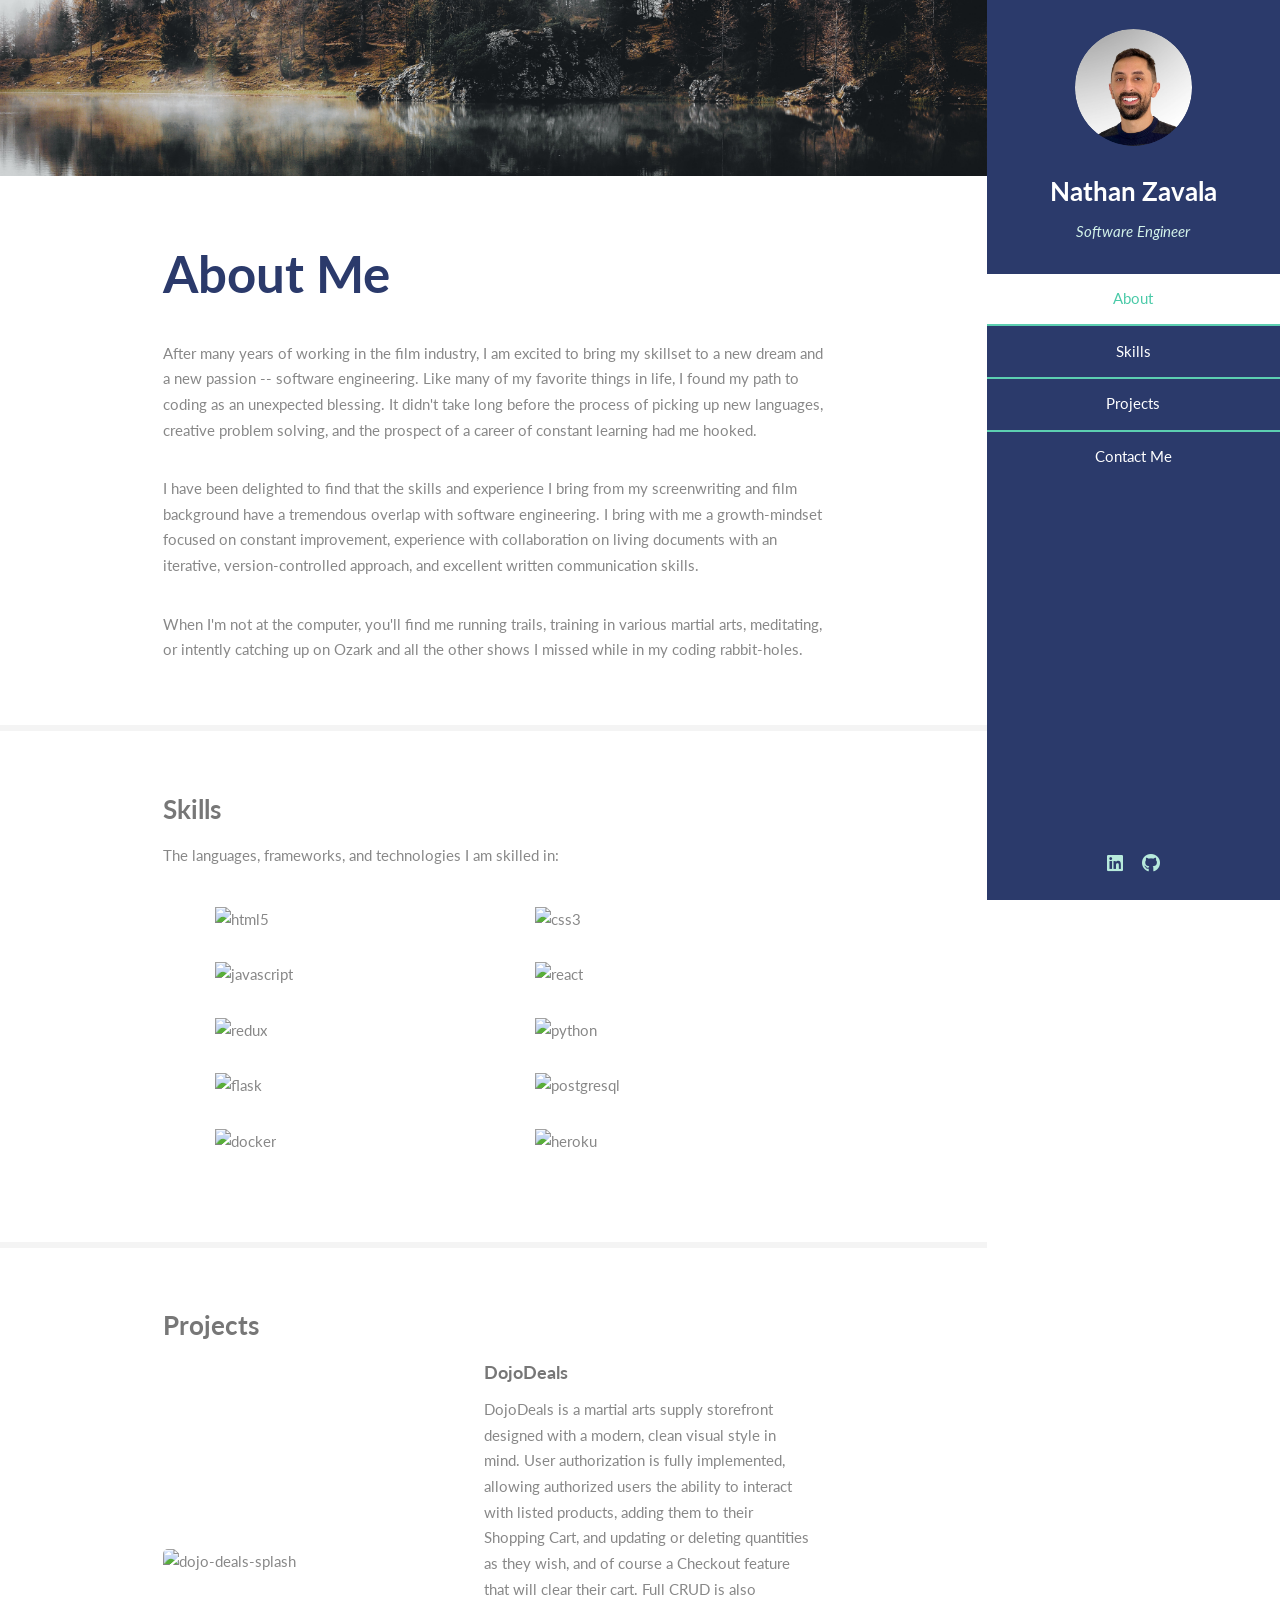
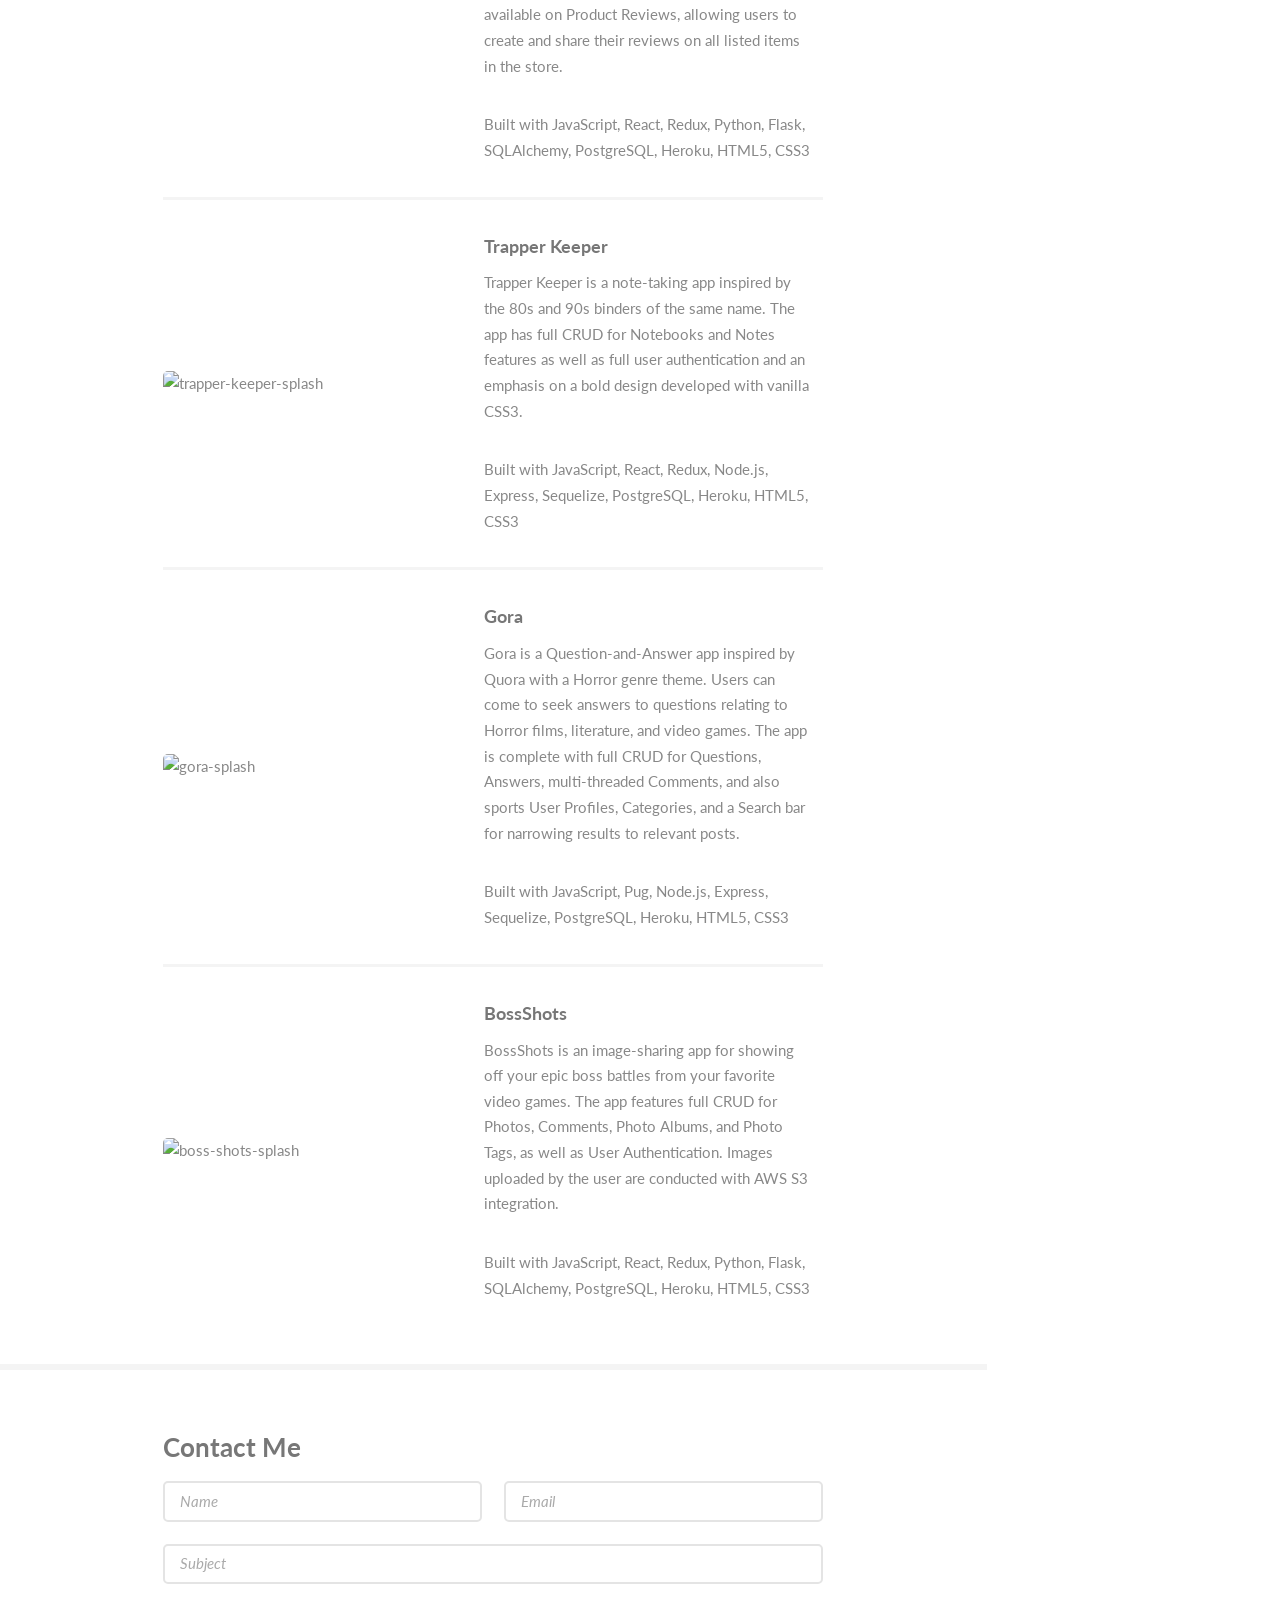
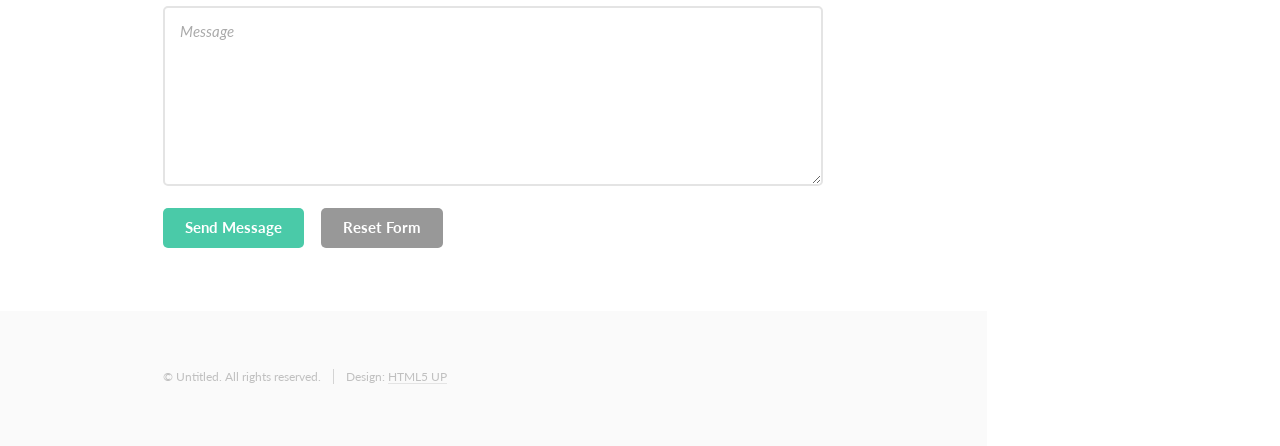
==== index.html @ a2dcfc45 "Added content to each section" ====
<!DOCTYPE HTML>
<!--
	Read Only by HTML5 UP
	html5up.net | @ajlkn
	Free for personal and commercial use under the CCA 3.0 license (html5up.net/license)
-->
<html>
	<head>
		<title>Nathan Zavala</title>
		<meta charset="utf-8" />
		<meta name="viewport" content="width=device-width, initial-scale=1, user-scalable=no" />
		<link rel="stylesheet" href="assets/css/main.css" />
    <link rel="icon" type="image/x-icon" href="/public/favicon.ico">
	</head>
	<body class="is-preload">

		<!-- Header -->
			<section id="header">
				<header>
					<span class="image avatar"><img src="images/profilephoto.png" alt="nathan-profile-photo" /></span>
					<h1 id="logo"><a href="#">Nathan Zavala</a></h1>
					<p>Software Engineer</p>
				</header>
				<nav id="nav">
					<ul>
						<li><a href="#one" class="active">About</a></li>
						<li><a href="#two">Skills</a></li>
						<li><a href="#three">Projects</a></li>
						<li><a href="#four">Contact Me</a></li>
					</ul>
				</nav>
				<footer>
					<ul class="icons">
						<!-- <li><a href="#" class="icon brands fa-twitter"><span class="label">Twitter</span></a></li> -->
						<!-- <li><a href="#" class="icon brands fa-facebook-f"><span class="label">Facebook</span></a></li> -->
						<li><a href="#" class="icon brands fa-linkedin"><span class="label">LinkedIn</span></a></li>
						<li><a href="#" class="icon brands fa-github"><span class="label">Github</span></a></li>
						<!-- <li><a href="#" class="icon solid fa-envelope"><span class="label">Email</span></a></li> -->
					</ul>
				</footer>
			</section>

		<!-- Wrapper -->
			<div id="wrapper">

				<!-- Main -->
					<div id="main">

						<!-- One -->
							<section id="one">
								<div class="image main" data-position="center">
									<img src="images/photo1.jpg" alt="background-photo" />
								</div>
								<div class="container">
									<header class="major">
										<h2>About Me</h2>
										<!-- <p>Just an incredibly simple responsive site<br />
										template freebie by <a href="http://html5up.net">HTML5 UP</a>.</p> -->
									</header>
									<p>
                    After many years of working in the film industry, I am excited to bring my skillset to a new dream and a new passion -- software engineering. Like many of my favorite things in life, I found my path to coding as an unexpected blessing. It didn't take long before the process of picking up new languages, creative problem solving, and the prospect of a career of constant learning had me hooked.
                  </p>
                  <p>
                    I have been delighted to find that the skills and experience I bring from my screenwriting and film background have a tremendous overlap with software engineering. I bring with me a growth-mindset focused on constant improvement, experience with collaboration on living documents with an iterative, version-controlled approach, and excellent written communication skills.
                  </p>
                  <p>
                    When I'm not at the computer, you'll find me running trails, training in various martial arts, meditating, or intently catching up on Ozark and all the other shows I missed while in my coding rabbit-holes.
                  </p>
								</div>
							</section>

						<!-- Two -->
							<section id="two">
								<div class="container">
									<h3>Skills</h3>
									<p>The languages, frameworks, and technologies I am skilled in:</p>
									<ul class="feature-icons">
										<!-- <li class="icon solid fa-code">Write all the code</li>
										<li class="icon solid fa-cubes">Stack small boxes</li>
										<li class="icon solid fa-book">Read books and stuff</li>
										<li class="icon solid fa-coffee">Drink much coffee</li>
										<li class="icon solid fa-bolt">Lightning bolt</li>
										<li class="icon solid fa-users">Shadow clone technique</li> -->
                    <li><img src="https://raw.githubusercontent.com/devicons/devicon/master/icons/html5/html5-original-wordmark.svg" alt="html5" width="75" height="75"/></li>
                    <li><img src="https://raw.githubusercontent.com/devicons/devicon/master/icons/css3/css3-original-wordmark.svg" alt="css3" width="75" height="75"/></li>
                    <li><img src="https://raw.githubusercontent.com/devicons/devicon/master/icons/javascript/javascript-original.svg" alt="javascript" width="75" height="75"/></li>
                    <li><img src="https://raw.githubusercontent.com/devicons/devicon/master/icons/react/react-original-wordmark.svg" alt="react" width="75" height="75"/></li>
                    <li><img src="https://raw.githubusercontent.com/devicons/devicon/master/icons/redux/redux-original.svg" alt="redux" width="75" height="75"/></li>
                    <li><img src="https://raw.githubusercontent.com/devicons/devicon/master/icons/python/python-original.svg" alt="python" width="75" height="75"/></li>
                    <li><img src="https://www.vectorlogo.zone/logos/pocoo_flask/pocoo_flask-icon.svg" alt="flask" width="75" height="75"/></li>
                    <li><img src="https://raw.githubusercontent.com/devicons/devicon/master/icons/postgresql/postgresql-original-wordmark.svg" alt="postgresql" width="75" height="75"/></li>
                    <li><img src="https://raw.githubusercontent.com/devicons/devicon/master/icons/docker/docker-original-wordmark.svg" alt="docker" width="75" height="75"/></li>
                    <li><img src="https://www.vectorlogo.zone/logos/heroku/heroku-icon.svg" alt="heroku" width="75" height="75"/></li>
									</ul>
								</div>
							</section>

						<!-- Three -->
							<section id="three">
								<div class="container">
									<h3>Projects</h3>
									<div class="features">
                    <article>
                      <a href="#" class="image"><img src="https://res.cloudinary.com/doulyb7dt/image/upload/v1653691687/Project%20Screenshots/dojo-splash_piaqea.png" alt="dojo-deals-splash" /></a>
                      <div class="inner">
                        <h4>DojoDeals</h4>
                        <p>
                          DojoDeals is a martial arts supply storefront designed with a modern, clean visual style in mind. User authorization is fully implemented, allowing authorized users the ability to interact with listed products, adding them to their Shopping Cart, and updating or deleting quantities as they wish, and of course a Checkout feature that will clear their cart. Full CRUD is also available on Product Reviews, allowing users to create and share their reviews on all listed items in the store.
                        </p>
                        <p>
                          Built with JavaScript, React, Redux, Python, Flask, SQLAlchemy, PostgreSQL, Heroku, HTML5, CSS3
                        </p>
                      </div>
                    </article>
										<article>
											<a href="#" class="image"><img src="https://res.cloudinary.com/doulyb7dt/image/upload/v1653689514/Project%20Screenshots/tk2_g15xxi.png" alt="trapper-keeper-splash" /></a>
											<div class="inner">
												<h4>Trapper Keeper</h4>
												<p>
                          Trapper Keeper is a note-taking app inspired by the 80s and 90s binders of the same name. The app has full CRUD for Notebooks and Notes features as well as full user authentication and an emphasis on a bold design developed with vanilla CSS3.
                        </p>
                        <p>
                          Built with JavaScript, React, Redux, Node.js, Express, Sequelize, PostgreSQL, Heroku, HTML5, CSS3
                        </p>
											</div>
										</article>
										<article>
											<a href="#" class="image"><img src="https://res.cloudinary.com/doulyb7dt/image/upload/v1653974034/Project%20Screenshots/gora2_zs4qyj.png" alt="gora-splash" /></a>
											<div class="inner">
												<h4>Gora</h4>
												<p>
                          Gora is a Question-and-Answer app inspired by Quora with a Horror genre theme. Users can come to seek answers to questions relating to Horror films, literature, and video games. The app is complete with full CRUD for Questions, Answers, multi-threaded Comments, and also sports User Profiles, Categories, and a Search bar for narrowing results to relevant posts.
                        </p>
                        <p>
                          Built with JavaScript, Pug, Node.js, Express, Sequelize, PostgreSQL, Heroku, HTML5, CSS3
                        </p>
											</div>
										</article>
										<article>
											<a href="#" class="image"><img src="https://res.cloudinary.com/doulyb7dt/image/upload/v1653974172/Project%20Screenshots/boss-shots_aeulxg.png" alt="boss-shots-splash" /></a>
											<div class="inner">
												<h4>BossShots</h4>
												<p>
                          BossShots is an image-sharing app for showing off your epic boss battles from your favorite video games. The app features full CRUD for Photos, Comments, Photo Albums, and Photo Tags, as well as User Authentication. Images uploaded by the user are conducted with AWS S3 integration.
                        </p>
                        <p>
                          Built with JavaScript, React, Redux, Python, Flask, SQLAlchemy, PostgreSQL, Heroku, HTML5, CSS3
                        </p>
											</div>
										</article>
									</div>
								</div>
							</section>

						<!-- Four -->
							<section id="four">
								<div class="container">
									<h3>Contact Me</h3>
									<form method="post" action="https://formsubmit.co/nzavaladev@gmail.com">
										<div class="row gtr-uniform">
											<div class="col-6 col-12-xsmall"><input type="text" name="name" id="name" placeholder="Name" /></div>
											<div class="col-6 col-12-xsmall"><input type="email" name="email" id="email" placeholder="Email" /></div>
											<div class="col-12"><input type="text" name="subject" id="subject" placeholder="Subject" /></div>
											<div class="col-12"><textarea name="message" id="message" placeholder="Message" rows="6"></textarea></div>
											<div class="col-12">
												<ul class="actions">
													<li><input type="submit" class="primary" value="Send Message" /></li>
													<li><input type="reset" value="Reset Form" /></li>
												</ul>
											</div>
										</div>
									</form>
								</div>
							</section>

						<!-- Five -->
						<!--
							<section id="five">
								<div class="container">
									<h3>Elements</h3>

									<section>
										<h4>Text</h4>
										<p>This is <b>bold</b> and this is <strong>strong</strong>. This is <i>italic</i> and this is <em>emphasized</em>.
										This is <sup>superscript</sup> text and this is <sub>subscript</sub> text.
										This is <u>underlined</u> and this is code: <code>for (;;) { ... }</code>. Finally, <a href="#">this is a link</a>.</p>
										<hr />
										<header>
											<h4>Heading with a Subtitle</h4>
											<p>Lorem ipsum dolor sit amet nullam id egestas urna aliquam</p>
										</header>
										<p>Nunc lacinia ante nunc ac lobortis. Interdum adipiscing gravida odio porttitor sem non mi integer non faucibus ornare mi ut ante amet placerat aliquet. Volutpat eu sed ante lacinia sapien lorem accumsan varius montes viverra nibh in adipiscing blandit tempus accumsan.</p>
										<header>
											<h5>Heading with a Subtitle</h5>
											<p>Lorem ipsum dolor sit amet nullam id egestas urna aliquam</p>
										</header>
										<p>Nunc lacinia ante nunc ac lobortis. Interdum adipiscing gravida odio porttitor sem non mi integer non faucibus ornare mi ut ante amet placerat aliquet. Volutpat eu sed ante lacinia sapien lorem accumsan varius montes viverra nibh in adipiscing blandit tempus accumsan.</p>
										<hr />
										<h2>Heading Level 2</h2>
										<h3>Heading Level 3</h3>
										<h4>Heading Level 4</h4>
										<h5>Heading Level 5</h5>
										<h6>Heading Level 6</h6>
										<hr />
										<h5>Blockquote</h5>
										<blockquote>Fringilla nisl. Donec accumsan interdum nisi, quis tincidunt felis sagittis eget tempus euismod. Vestibulum ante ipsum primis in faucibus vestibulum. Blandit adipiscing eu felis iaculis volutpat ac adipiscing accumsan faucibus. Vestibulum ante ipsum primis in faucibus lorem ipsum dolor sit amet nullam adipiscing eu felis.</blockquote>
										<h5>Preformatted</h5>
										<pre><code>i = 0;

while (!deck.isInOrder()) {
    print 'Iteration ' + i;
    deck.shuffle();
    i++;
}

print 'It took ' + i + ' iterations to sort the deck.';</code></pre>
									</section>

									<section>
										<h4>Lists</h4>
										<div class="row">
											<div class="col-6 col-12-xsmall">
												<h5>Unordered</h5>
												<ul>
													<li>Dolor pulvinar etiam magna etiam.</li>
													<li>Sagittis adipiscing lorem eleifend.</li>
													<li>Felis enim feugiat dolore viverra.</li>
												</ul>
												<h5>Alternate</h5>
												<ul class="alt">
													<li>Dolor pulvinar etiam magna etiam.</li>
													<li>Sagittis adipiscing lorem eleifend.</li>
													<li>Felis enim feugiat dolore viverra.</li>
												</ul>
											</div>
											<div class="col-6 col-12-xsmall">
												<h5>Ordered</h5>
												<ol>
													<li>Dolor pulvinar etiam magna etiam.</li>
													<li>Etiam vel felis at lorem sed viverra.</li>
													<li>Felis enim feugiat dolore viverra.</li>
													<li>Dolor pulvinar etiam magna etiam.</li>
													<li>Etiam vel felis at lorem sed viverra.</li>
													<li>Felis enim feugiat dolore viverra.</li>
												</ol>
												<h5>Icons</h5>
												<ul class="icons">
													<li><a href="#" class="icon brands fa-twitter"><span class="label">Twitter</span></a></li>
													<li><a href="#" class="icon brands fa-facebook-f"><span class="label">Facebook</span></a></li>
													<li><a href="#" class="icon brands fa-instagram"><span class="label">Instagram</span></a></li>
													<li><a href="#" class="icon brands fa-github"><span class="label">Github</span></a></li>
													<li><a href="#" class="icon brands fa-dribbble"><span class="label">Dribbble</span></a></li>
													<li><a href="#" class="icon brands fa-tumblr"><span class="label">Tumblr</span></a></li>
												</ul>
											</div>
										</div>
										<h5>Actions</h5>
										<ul class="actions">
											<li><a href="#" class="button primary">Default</a></li>
											<li><a href="#" class="button">Default</a></li>
											<li><a href="#" class="button alt">Default</a></li>
										</ul>
										<ul class="actions small">
											<li><a href="#" class="button primary small">Small</a></li>
											<li><a href="#" class="button small">Small</a></li>
											<li><a href="#" class="button alt small">Small</a></li>
										</ul>
										<div class="row">
											<div class="col-3 col-6-medium col-12-xsmall">
												<ul class="actions stacked">
													<li><a href="#" class="button primary">Default</a></li>
													<li><a href="#" class="button">Default</a></li>
													<li><a href="#" class="button alt">Default</a></li>
												</ul>
											</div>
											<div class="col-3 col-6 col-12-xsmall">
												<ul class="actions stacked">
													<li><a href="#" class="button primary small">Small</a></li>
													<li><a href="#" class="button small">Small</a></li>
													<li><a href="#" class="button alt small">Small</a></li>
												</ul>
											</div>
											<div class="col-3 col-6-medium col-12-xsmall">
												<ul class="actions stacked">
													<li><a href="#" class="button primary fit">Default</a></li>
													<li><a href="#" class="button fit">Default</a></li>
													<li><a href="#" class="button alt fit">Default</a></li>
												</ul>
											</div>
											<div class="col-3 col-6-medium col-12-xsmall">
												<ul class="actions stacked">
													<li><a href="#" class="button primary small fit">Small</a></li>
													<li><a href="#" class="button small fit">Small</a></li>
													<li><a href="#" class="button alt small fit">Small</a></li>
												</ul>
											</div>
										</div>
									</section>

									<section>
										<h4>Table</h4>
										<h5>Default</h5>
										<div class="table-wrapper">
											<table>
												<thead>
													<tr>
														<th>Name</th>
														<th>Description</th>
														<th>Price</th>
													</tr>
												</thead>
												<tbody>
													<tr>
														<td>Item One</td>
														<td>Ante turpis integer aliquet porttitor.</td>
														<td>29.99</td>
													</tr>
													<tr>
														<td>Item Two</td>
														<td>Vis ac commodo adipiscing arcu aliquet.</td>
														<td>19.99</td>
													</tr>
													<tr>
														<td>Item Three</td>
														<td> Morbi faucibus arcu accumsan lorem.</td>
														<td>29.99</td>
													</tr>
													<tr>
														<td>Item Four</td>
														<td>Vitae integer tempus condimentum.</td>
														<td>19.99</td>
													</tr>
													<tr>
														<td>Item Five</td>
														<td>Ante turpis integer aliquet porttitor.</td>
														<td>29.99</td>
													</tr>
												</tbody>
												<tfoot>
													<tr>
														<td colspan="2"></td>
														<td>100.00</td>
													</tr>
												</tfoot>
											</table>
										</div>

										<h5>Alternate</h5>
										<div class="table-wrapper">
											<table class="alt">
												<thead>
													<tr>
														<th>Name</th>
														<th>Description</th>
														<th>Price</th>
													</tr>
												</thead>
												<tbody>
													<tr>
														<td>Item One</td>
														<td>Ante turpis integer aliquet porttitor.</td>
														<td>29.99</td>
													</tr>
													<tr>
														<td>Item Two</td>
														<td>Vis ac commodo adipiscing arcu aliquet.</td>
														<td>19.99</td>
													</tr>
													<tr>
														<td>Item Three</td>
														<td> Morbi faucibus arcu accumsan lorem.</td>
														<td>29.99</td>
													</tr>
													<tr>
														<td>Item Four</td>
														<td>Vitae integer tempus condimentum.</td>
														<td>19.99</td>
													</tr>
													<tr>
														<td>Item Five</td>
														<td>Ante turpis integer aliquet porttitor.</td>
														<td>29.99</td>
													</tr>
												</tbody>
												<tfoot>
													<tr>
														<td colspan="2"></td>
														<td>100.00</td>
													</tr>
												</tfoot>
											</table>
										</div>
									</section>

									<section>
										<h4>Buttons</h4>
										<ul class="actions">
											<li><a href="#" class="button primary">Primary</a></li>
											<li><a href="#" class="button">Default</a></li>
											<li><a href="#" class="button alt">Alternate</a></li>
										</ul>
										<ul class="actions">
											<li><a href="#" class="button primary large">Large</a></li>
											<li><a href="#" class="button">Default</a></li>
											<li><a href="#" class="button alt small">Small</a></li>
										</ul>
										<ul class="actions fit">
											<li><a href="#" class="button primary fit">Fit</a></li>
											<li><a href="#" class="button fit">Fit</a></li>
											<li><a href="#" class="button alt fit">Fit</a></li>
										</ul>
										<ul class="actions fit small">
											<li><a href="#" class="button primary fit small">Fit + Small</a></li>
											<li><a href="#" class="button fit small">Fit + Small</a></li>
											<li><a href="#" class="button alt fit small">Fit + Small</a></li>
										</ul>
										<ul class="actions">
											<li><a href="#" class="button primary icon solid fa-download">Icon</a></li>
											<li><a href="#" class="button icon solid fa-download">Icon</a></li>
											<li><a href="#" class="button alt icon solid fa-check">Icon</a></li>
										</ul>
										<ul class="actions">
											<li><span class="button primary disabled">Primary</span></li>
											<li><span class="button disabled">Default</span></li>
											<li><span class="button alt disabled">Alternate</span></li>
										</ul>
									</section>

									<section>
										<h4>Form</h4>
										<form method="post" action="#">
											<div class="row gtr-uniform">
												<div class="col-6 col-12-xsmall">
													<input type="text" name="demo-name" id="demo-name" value="" placeholder="Name" />
												</div>
												<div class="col-6 col-12-xsmall">
													<input type="email" name="demo-email" id="demo-email" value="" placeholder="Email" />
												</div>
												<div class="col-12">
													<select name="demo-category" id="demo-category">
														<option value="">- Category -</option>
														<option value="1">Manufacturing</option>
														<option value="1">Shipping</option>
														<option value="1">Administration</option>
														<option value="1">Human Resources</option>
													</select>
												</div>
												<div class="col-4 col-12-medium">
													<input type="radio" id="demo-priority-low" name="demo-priority" checked>
													<label for="demo-priority-low">Low Priority</label>
												</div>
												<div class="col-4 col-12-medium">
													<input type="radio" id="demo-priority-normal" name="demo-priority">
													<label for="demo-priority-normal">Normal Priority</label>
												</div>
												<div class="col-4 col-12-medium">
													<input type="radio" id="demo-priority-high" name="demo-priority">
													<label for="demo-priority-high">High Priority</label>
												</div>
												<div class="col-6 col-12-medium">
													<input type="checkbox" id="demo-copy" name="demo-copy">
													<label for="demo-copy">Email me a copy of this message</label>
												</div>
												<div class="col-6 col-12-medium">
													<input type="checkbox" id="demo-human" name="demo-human" checked>
													<label for="demo-human">I am a human and not a robot</label>
												</div>
												<div class="col-12">
													<textarea name="demo-message" id="demo-message" placeholder="Enter your message" rows="6"></textarea>
												</div>
												<div class="col-12">
													<ul class="actions">
														<li><input type="submit" value="Send Message" /></li>
														<li><input type="reset" value="Reset" class="alt" /></li>
													</ul>
												</div>
											</div>
										</form>
									</section>

									<section>
										<h4>Image</h4>
										<h5>Fit</h5>
										<span class="image fit"><img src="images/banner.jpg" alt="" /></span>
										<div class="box alt">
											<div class="row gtr-50 gtr-uniform">
												<div class="col-4"><span class="image fit"><img src="images/pic01.jpg" alt="" /></span></div>
												<div class="col-4"><span class="image fit"><img src="images/pic02.jpg" alt="" /></span></div>
												<div class="col-4"><span class="image fit"><img src="images/pic03.jpg" alt="" /></span></div>
												<div class="col-4"><span class="image fit"><img src="images/pic02.jpg" alt="" /></span></div>
												<div class="col-4"><span class="image fit"><img src="images/pic03.jpg" alt="" /></span></div>
												<div class="col-4"><span class="image fit"><img src="images/pic01.jpg" alt="" /></span></div>
												<div class="col-4"><span class="image fit"><img src="images/pic03.jpg" alt="" /></span></div>
												<div class="col-4"><span class="image fit"><img src="images/pic01.jpg" alt="" /></span></div>
												<div class="col-4"><span class="image fit"><img src="images/pic02.jpg" alt="" /></span></div>
											</div>
										</div>
										<h5>Left &amp; Right</h5>
										<p><span class="image left"><img src="images/avatar.jpg" alt="" /></span>Fringilla nisl. Donec accumsan interdum nisi, quis tincidunt felis sagittis eget. tempus euismod. Vestibulum ante ipsum primis in faucibus vestibulum. Blandit adipiscing eu felis iaculis volutpat ac adipiscing accumsan eu faucibus. Integer ac pellentesque praesent tincidunt felis sagittis eget. tempus euismod. Vestibulum ante ipsum primis in faucibus vestibulum. Blandit adipiscing eu felis iaculis volutpat ac adipiscing accumsan eu faucibus. Integer ac pellentesque praesent. Donec accumsan interdum nisi, quis tincidunt felis sagittis eget. tempus euismod. Vestibulum ante ipsum primis in faucibus vestibulum. Blandit adipiscing eu felis iaculis volutpat ac adipiscing accumsan eu faucibus. Integer ac pellentesque praesent tincidunt felis sagittis eget. tempus euismod. Vestibulum ante ipsum primis in faucibus vestibulum. Blandit adipiscing eu felis iaculis volutpat ac adipiscing accumsan eu faucibus. Integer ac pellentesque praesent.</p>
										<p><span class="image right"><img src="images/avatar.jpg" alt="" /></span>Fringilla nisl. Donec accumsan interdum nisi, quis tincidunt felis sagittis eget. tempus euismod. Vestibulum ante ipsum primis in faucibus vestibulum. Blandit adipiscing eu felis iaculis volutpat ac adipiscing accumsan eu faucibus. Integer ac pellentesque praesent tincidunt felis sagittis eget. tempus euismod. Vestibulum ante ipsum primis in faucibus vestibulum. Blandit adipiscing eu felis iaculis volutpat ac adipiscing accumsan eu faucibus. Integer ac pellentesque praesent. Donec accumsan interdum nisi, quis tincidunt felis sagittis eget. tempus euismod. Vestibulum ante ipsum primis in faucibus vestibulum. Blandit adipiscing eu felis iaculis volutpat ac adipiscing accumsan eu faucibus. Integer ac pellentesque praesent tincidunt felis sagittis eget. tempus euismod. Vestibulum ante ipsum primis in faucibus vestibulum. Blandit adipiscing eu felis iaculis volutpat ac adipiscing accumsan eu faucibus. Integer ac pellentesque praesent.</p>
									</section>

								</div>
							</section>
						-->

					</div>

				<!-- Footer -->
					<section id="footer">
						<div class="container">
							<ul class="copyright">
								<li>&copy; Untitled. All rights reserved.</li><li>Design: <a href="http://html5up.net">HTML5 UP</a></li>
							</ul>
						</div>
					</section>

			</div>

		<!-- Scripts -->
			<script src="assets/js/jquery.min.js"></script>
			<script src="assets/js/jquery.scrollex.min.js"></script>
			<script src="assets/js/jquery.scrolly.min.js"></script>
			<script src="assets/js/browser.min.js"></script>
			<script src="assets/js/breakpoints.min.js"></script>
			<script src="assets/js/util.js"></script>
			<script src="assets/js/main.js"></script>

	</body>
</html>
---- assets/css/main.css ----
@import url("fontawesome-all.min.css");
@import url("https://fonts.googleapis.com/css?family=Lato:400,400italic,700,700italic|Source+Code+Pro:400");

/*
	Read Only by HTML5 UP
	html5up.net | @ajlkn
	Free for personal and commercial use under the CCA 3.0 license (html5up.net/license)
*/

html, body, div, span, applet, object,
iframe, h1, h2, h3, h4, h5, h6, p, blockquote,
pre, a, abbr, acronym, address, big, cite,
code, del, dfn, em, img, ins, kbd, q, s, samp,
small, strike, strong, sub, sup, tt, var, b,
u, i, center, dl, dt, dd, ol, ul, li, fieldset,
form, label, legend, table, caption, tbody,
tfoot, thead, tr, th, td, article, aside,
canvas, details, embed, figure, figcaption,
footer, header, hgroup, menu, nav, output, ruby,
section, summary, time, mark, audio, video {
	margin: 0;
	padding: 0;
	border: 0;
	font-size: 100%;
	font: inherit;
	vertical-align: baseline;}

article, aside, details, figcaption, figure,
footer, header, hgroup, menu, nav, section {
	display: block;}

body {
	line-height: 1;
}

ol, ul {
	list-style: none;
}

blockquote, q {
	quotes: none;
}

	blockquote:before, blockquote:after, q:before, q:after {
		content: '';
		content: none;
	}

table {
	border-collapse: collapse;
	border-spacing: 0;
}

body {
	-webkit-text-size-adjust: none;
}

mark {
	background-color: transparent;
	color: inherit;
}

input::-moz-focus-inner {
	border: 0;
	padding: 0;
}

input, select, textarea {
	-moz-appearance: none;
	-webkit-appearance: none;
	-ms-appearance: none;
	appearance: none;
}

/* Basic */

	html {
		box-sizing: border-box;
	}

	*, *:before, *:after {
		box-sizing: inherit;
	}

	body {
		background: #fff;
	}

		body.is-preload *, body.is-preload *:before, body.is-preload *:after {
			-moz-animation: none !important;
			-webkit-animation: none !important;
			-ms-animation: none !important;
			animation: none !important;
			-moz-transition: none !important;
			-webkit-transition: none !important;
			-ms-transition: none !important;
			transition: none !important;
		}

	body, input, select, textarea {
		color: #888;
		font-family: "Lato", sans-serif;
		font-size: 16pt;
		font-weight: 400;
		line-height: 1.75em;
	}

	a {
		-moz-transition: color 0.2s ease-in-out, border-color 0.2s ease-in-out;
		-webkit-transition: color 0.2s ease-in-out, border-color 0.2s ease-in-out;
		-ms-transition: color 0.2s ease-in-out, border-color 0.2s ease-in-out;
		transition: color 0.2s ease-in-out, border-color 0.2s ease-in-out;
		border-bottom: solid 1px #e4e4e4;
		color: inherit;
		text-decoration: none;
	}

		a:hover {
			border-bottom-color: transparent;
			color: #4acaa8 !important;
		}

	strong, b {
		color: #777;
		font-weight: 700;
	}

	em, i {
		font-style: italic;
	}

	p {
		margin: 0 0 2.25em 0;
	}

	h1, h2, h3, h4, h5, h6 {
		color: #777;
		font-weight: 700;
		line-height: 1em;
		margin: 0 0 0.5625em 0;
	}

		h1 a, h2 a, h3 a, h4 a, h5 a, h6 a {
			border: 0;
			color: inherit;
			text-decoration: none;
		}

	h2 {
		font-size: 2em;
		line-height: 1.5em;
	}

	h3 {
		font-size: 1.75em;
		line-height: 1.5em;
	}

	h4 {
		font-size: 1.25em;
		line-height: 1.5em;
	}

	h5 {
		font-size: 0.9em;
		line-height: 1.5em;
	}

	h6 {
		font-size: 0.7em;
		line-height: 1.5em;
	}

	sub {
		font-size: 0.8em;
		position: relative;
		top: 0.5em;
	}

	sup {
		font-size: 0.8em;
		position: relative;
		top: -0.5em;
	}

	hr {
		border: 0;
		border-bottom: solid 2px #f4f4f4;
		margin: 2.25em 0;
	}

		hr.major {
			margin: 3.375em 0;
		}

	blockquote {
		border-left: solid 8px #e4e4e4;
		font-style: italic;
		margin: 0 0 2.25em 0;
		padding: 0.5em 0 0.5em 2em;
	}

	code {
		background: #555;
		border-radius: 5px;
		color: #fff;
		font-family: "Source Code Pro", monospace;
		font-size: 0.9em;
		margin: 0 0.25em;
		padding: 0.25em 0.65em;
	}

	pre {
		font-family: "Source Code Pro", monospace;
		font-size: 0.9em;
		margin: 0 0 2.25em 0;
	}

		pre code {
			-webkit-overflow-scrolling: touch;
			display: block;
			line-height: 1.5em;
			overflow-x: auto;
			padding: 1em 1.5em;
		}

	.align-left {
		text-align: left;
	}

	.align-center {
		text-align: center;
	}

	.align-right {
		text-align: right;
	}

/* Row */

	.row {
		display: flex;
		flex-wrap: wrap;
		box-sizing: border-box;
		align-items: stretch;
	}

		.row > * {
			box-sizing: border-box;
		}

		.row.gtr-uniform > * > :last-child {
			margin-bottom: 0;
		}

		.row.aln-left {
			justify-content: flex-start;
		}

		.row.aln-center {
			justify-content: center;
		}

		.row.aln-right {
			justify-content: flex-end;
		}

		.row.aln-top {
			align-items: flex-start;
		}

		.row.aln-middle {
			align-items: center;
		}

		.row.aln-bottom {
			align-items: flex-end;
		}

		.row > .imp {
			order: -1;
		}

		.row > .col-1 {
			width: 8.33333%;
		}

		.row > .off-1 {
			margin-left: 8.33333%;
		}

		.row > .col-2 {
			width: 16.66667%;
		}

		.row > .off-2 {
			margin-left: 16.66667%;
		}

		.row > .col-3 {
			width: 25%;
		}

		.row > .off-3 {
			margin-left: 25%;
		}

		.row > .col-4 {
			width: 33.33333%;
		}

		.row > .off-4 {
			margin-left: 33.33333%;
		}

		.row > .col-5 {
			width: 41.66667%;
		}

		.row > .off-5 {
			margin-left: 41.66667%;
		}

		.row > .col-6 {
			width: 50%;
		}

		.row > .off-6 {
			margin-left: 50%;
		}

		.row > .col-7 {
			width: 58.33333%;
		}

		.row > .off-7 {
			margin-left: 58.33333%;
		}

		.row > .col-8 {
			width: 66.66667%;
		}

		.row > .off-8 {
			margin-left: 66.66667%;
		}

		.row > .col-9 {
			width: 75%;
		}

		.row > .off-9 {
			margin-left: 75%;
		}

		.row > .col-10 {
			width: 83.33333%;
		}

		.row > .off-10 {
			margin-left: 83.33333%;
		}

		.row > .col-11 {
			width: 91.66667%;
		}

		.row > .off-11 {
			margin-left: 91.66667%;
		}

		.row > .col-12 {
			width: 100%;
		}

		.row > .off-12 {
			margin-left: 100%;
		}

		.row.gtr-0 {
			margin-top: 0;
			margin-left: 0em;
		}

			.row.gtr-0 > * {
				padding: 0 0 0 0em;
			}

			.row.gtr-0.gtr-uniform {
				margin-top: 0em;
			}

				.row.gtr-0.gtr-uniform > * {
					padding-top: 0em;
				}

		.row.gtr-25 {
			margin-top: 0;
			margin-left: -0.5em;
		}

			.row.gtr-25 > * {
				padding: 0 0 0 0.5em;
			}

			.row.gtr-25.gtr-uniform {
				margin-top: -0.5em;
			}

				.row.gtr-25.gtr-uniform > * {
					padding-top: 0.5em;
				}

		.row.gtr-50 {
			margin-top: 0;
			margin-left: -1em;
		}

			.row.gtr-50 > * {
				padding: 0 0 0 1em;
			}

			.row.gtr-50.gtr-uniform {
				margin-top: -1em;
			}

				.row.gtr-50.gtr-uniform > * {
					padding-top: 1em;
				}

		.row {
			margin-top: 0;
			margin-left: -2em;
		}

			.row > * {
				padding: 0 0 0 2em;
			}

			.row.gtr-uniform {
				margin-top: -2em;
			}

				.row.gtr-uniform > * {
					padding-top: 2em;
				}

		.row.gtr-150 {
			margin-top: 0;
			margin-left: -3em;
		}

			.row.gtr-150 > * {
				padding: 0 0 0 3em;
			}

			.row.gtr-150.gtr-uniform {
				margin-top: -3em;
			}

				.row.gtr-150.gtr-uniform > * {
					padding-top: 3em;
				}

		.row.gtr-200 {
			margin-top: 0;
			margin-left: -4em;
		}

			.row.gtr-200 > * {
				padding: 0 0 0 4em;
			}

			.row.gtr-200.gtr-uniform {
				margin-top: -4em;
			}

				.row.gtr-200.gtr-uniform > * {
					padding-top: 4em;
				}

		@media screen and (max-width: 1680px) {

			.row {
				display: flex;
				flex-wrap: wrap;
				box-sizing: border-box;
				align-items: stretch;
			}

				.row > * {
					box-sizing: border-box;
				}

				.row.gtr-uniform > * > :last-child {
					margin-bottom: 0;
				}

				.row.aln-left {
					justify-content: flex-start;
				}

				.row.aln-center {
					justify-content: center;
				}

				.row.aln-right {
					justify-content: flex-end;
				}

				.row.aln-top {
					align-items: flex-start;
				}

				.row.aln-middle {
					align-items: center;
				}

				.row.aln-bottom {
					align-items: flex-end;
				}

				.row > .imp-xlarge {
					order: -1;
				}

				.row > .col-1-xlarge {
					width: 8.33333%;
				}

				.row > .off-1-xlarge {
					margin-left: 8.33333%;
				}

				.row > .col-2-xlarge {
					width: 16.66667%;
				}

				.row > .off-2-xlarge {
					margin-left: 16.66667%;
				}

				.row > .col-3-xlarge {
					width: 25%;
				}

				.row > .off-3-xlarge {
					margin-left: 25%;
				}

				.row > .col-4-xlarge {
					width: 33.33333%;
				}

				.row > .off-4-xlarge {
					margin-left: 33.33333%;
				}

				.row > .col-5-xlarge {
					width: 41.66667%;
				}

				.row > .off-5-xlarge {
					margin-left: 41.66667%;
				}

				.row > .col-6-xlarge {
					width: 50%;
				}

				.row > .off-6-xlarge {
					margin-left: 50%;
				}

				.row > .col-7-xlarge {
					width: 58.33333%;
				}

				.row > .off-7-xlarge {
					margin-left: 58.33333%;
				}

				.row > .col-8-xlarge {
					width: 66.66667%;
				}

				.row > .off-8-xlarge {
					margin-left: 66.66667%;
				}

				.row > .col-9-xlarge {
					width: 75%;
				}

				.row > .off-9-xlarge {
					margin-left: 75%;
				}

				.row > .col-10-xlarge {
					width: 83.33333%;
				}

				.row > .off-10-xlarge {
					margin-left: 83.33333%;
				}

				.row > .col-11-xlarge {
					width: 91.66667%;
				}

				.row > .off-11-xlarge {
					margin-left: 91.66667%;
				}

				.row > .col-12-xlarge {
					width: 100%;
				}

				.row > .off-12-xlarge {
					margin-left: 100%;
				}

				.row.gtr-0 {
					margin-top: 0;
					margin-left: 0em;
				}

					.row.gtr-0 > * {
						padding: 0 0 0 0em;
					}

					.row.gtr-0.gtr-uniform {
						margin-top: 0em;
					}

						.row.gtr-0.gtr-uniform > * {
							padding-top: 0em;
						}

				.row.gtr-25 {
					margin-top: 0;
					margin-left: -0.5em;
				}

					.row.gtr-25 > * {
						padding: 0 0 0 0.5em;
					}

					.row.gtr-25.gtr-uniform {
						margin-top: -0.5em;
					}

						.row.gtr-25.gtr-uniform > * {
							padding-top: 0.5em;
						}

				.row.gtr-50 {
					margin-top: 0;
					margin-left: -1em;
				}

					.row.gtr-50 > * {
						padding: 0 0 0 1em;
					}

					.row.gtr-50.gtr-uniform {
						margin-top: -1em;
					}

						.row.gtr-50.gtr-uniform > * {
							padding-top: 1em;
						}

				.row {
					margin-top: 0;
					margin-left: -2em;
				}

					.row > * {
						padding: 0 0 0 2em;
					}

					.row.gtr-uniform {
						margin-top: -2em;
					}

						.row.gtr-uniform > * {
							padding-top: 2em;
						}

				.row.gtr-150 {
					margin-top: 0;
					margin-left: -3em;
				}

					.row.gtr-150 > * {
						padding: 0 0 0 3em;
					}

					.row.gtr-150.gtr-uniform {
						margin-top: -3em;
					}

						.row.gtr-150.gtr-uniform > * {
							padding-top: 3em;
						}

				.row.gtr-200 {
					margin-top: 0;
					margin-left: -4em;
				}

					.row.gtr-200 > * {
						padding: 0 0 0 4em;
					}

					.row.gtr-200.gtr-uniform {
						margin-top: -4em;
					}

						.row.gtr-200.gtr-uniform > * {
							padding-top: 4em;
						}

		}

		@media screen and (max-width: 1280px) {

			.row {
				display: flex;
				flex-wrap: wrap;
				box-sizing: border-box;
				align-items: stretch;
			}

				.row > * {
					box-sizing: border-box;
				}

				.row.gtr-uniform > * > :last-child {
					margin-bottom: 0;
				}

				.row.aln-left {
					justify-content: flex-start;
				}

				.row.aln-center {
					justify-content: center;
				}

				.row.aln-right {
					justify-content: flex-end;
				}

				.row.aln-top {
					align-items: flex-start;
				}

				.row.aln-middle {
					align-items: center;
				}

				.row.aln-bottom {
					align-items: flex-end;
				}

				.row > .imp-large {
					order: -1;
				}

				.row > .col-1-large {
					width: 8.33333%;
				}

				.row > .off-1-large {
					margin-left: 8.33333%;
				}

				.row > .col-2-large {
					width: 16.66667%;
				}

				.row > .off-2-large {
					margin-left: 16.66667%;
				}

				.row > .col-3-large {
					width: 25%;
				}

				.row > .off-3-large {
					margin-left: 25%;
				}

				.row > .col-4-large {
					width: 33.33333%;
				}

				.row > .off-4-large {
					margin-left: 33.33333%;
				}

				.row > .col-5-large {
					width: 41.66667%;
				}

				.row > .off-5-large {
					margin-left: 41.66667%;
				}

				.row > .col-6-large {
					width: 50%;
				}

				.row > .off-6-large {
					margin-left: 50%;
				}

				.row > .col-7-large {
					width: 58.33333%;
				}

				.row > .off-7-large {
					margin-left: 58.33333%;
				}

				.row > .col-8-large {
					width: 66.66667%;
				}

				.row > .off-8-large {
					margin-left: 66.66667%;
				}

				.row > .col-9-large {
					width: 75%;
				}

				.row > .off-9-large {
					margin-left: 75%;
				}

				.row > .col-10-large {
					width: 83.33333%;
				}

				.row > .off-10-large {
					margin-left: 83.33333%;
				}

				.row > .col-11-large {
					width: 91.66667%;
				}

				.row > .off-11-large {
					margin-left: 91.66667%;
				}

				.row > .col-12-large {
					width: 100%;
				}

				.row > .off-12-large {
					margin-left: 100%;
				}

				.row.gtr-0 {
					margin-top: 0;
					margin-left: 0em;
				}

					.row.gtr-0 > * {
						padding: 0 0 0 0em;
					}

					.row.gtr-0.gtr-uniform {
						margin-top: 0em;
					}

						.row.gtr-0.gtr-uniform > * {
							padding-top: 0em;
						}

				.row.gtr-25 {
					margin-top: 0;
					margin-left: -0.375em;
				}

					.row.gtr-25 > * {
						padding: 0 0 0 0.375em;
					}

					.row.gtr-25.gtr-uniform {
						margin-top: -0.375em;
					}

						.row.gtr-25.gtr-uniform > * {
							padding-top: 0.375em;
						}

				.row.gtr-50 {
					margin-top: 0;
					margin-left: -0.75em;
				}

					.row.gtr-50 > * {
						padding: 0 0 0 0.75em;
					}

					.row.gtr-50.gtr-uniform {
						margin-top: -0.75em;
					}

						.row.gtr-50.gtr-uniform > * {
							padding-top: 0.75em;
						}

				.row {
					margin-top: 0;
					margin-left: -1.5em;
				}

					.row > * {
						padding: 0 0 0 1.5em;
					}

					.row.gtr-uniform {
						margin-top: -1.5em;
					}

						.row.gtr-uniform > * {
							padding-top: 1.5em;
						}

				.row.gtr-150 {
					margin-top: 0;
					margin-left: -2.25em;
				}

					.row.gtr-150 > * {
						padding: 0 0 0 2.25em;
					}

					.row.gtr-150.gtr-uniform {
						margin-top: -2.25em;
					}

						.row.gtr-150.gtr-uniform > * {
							padding-top: 2.25em;
						}

				.row.gtr-200 {
					margin-top: 0;
					margin-left: -3em;
				}

					.row.gtr-200 > * {
						padding: 0 0 0 3em;
					}

					.row.gtr-200.gtr-uniform {
						margin-top: -3em;
					}

						.row.gtr-200.gtr-uniform > * {
							padding-top: 3em;
						}

		}

		@media screen and (max-width: 1024px) {

			.row {
				display: flex;
				flex-wrap: wrap;
				box-sizing: border-box;
				align-items: stretch;
			}

				.row > * {
					box-sizing: border-box;
				}

				.row.gtr-uniform > * > :last-child {
					margin-bottom: 0;
				}

				.row.aln-left {
					justify-content: flex-start;
				}

				.row.aln-center {
					justify-content: center;
				}

				.row.aln-right {
					justify-content: flex-end;
				}

				.row.aln-top {
					align-items: flex-start;
				}

				.row.aln-middle {
					align-items: center;
				}

				.row.aln-bottom {
					align-items: flex-end;
				}

				.row > .imp-medium {
					order: -1;
				}

				.row > .col-1-medium {
					width: 8.33333%;
				}

				.row > .off-1-medium {
					margin-left: 8.33333%;
				}

				.row > .col-2-medium {
					width: 16.66667%;
				}

				.row > .off-2-medium {
					margin-left: 16.66667%;
				}

				.row > .col-3-medium {
					width: 25%;
				}

				.row > .off-3-medium {
					margin-left: 25%;
				}

				.row > .col-4-medium {
					width: 33.33333%;
				}

				.row > .off-4-medium {
					margin-left: 33.33333%;
				}

				.row > .col-5-medium {
					width: 41.66667%;
				}

				.row > .off-5-medium {
					margin-left: 41.66667%;
				}

				.row > .col-6-medium {
					width: 50%;
				}

				.row > .off-6-medium {
					margin-left: 50%;
				}

				.row > .col-7-medium {
					width: 58.33333%;
				}

				.row > .off-7-medium {
					margin-left: 58.33333%;
				}

				.row > .col-8-medium {
					width: 66.66667%;
				}

				.row > .off-8-medium {
					margin-left: 66.66667%;
				}

				.row > .col-9-medium {
					width: 75%;
				}

				.row > .off-9-medium {
					margin-left: 75%;
				}

				.row > .col-10-medium {
					width: 83.33333%;
				}

				.row > .off-10-medium {
					margin-left: 83.33333%;
				}

				.row > .col-11-medium {
					width: 91.66667%;
				}

				.row > .off-11-medium {
					margin-left: 91.66667%;
				}

				.row > .col-12-medium {
					width: 100%;
				}

				.row > .off-12-medium {
					margin-left: 100%;
				}

				.row.gtr-0 {
					margin-top: 0;
					margin-left: 0em;
				}

					.row.gtr-0 > * {
						padding: 0 0 0 0em;
					}

					.row.gtr-0.gtr-uniform {
						margin-top: 0em;
					}

						.row.gtr-0.gtr-uniform > * {
							padding-top: 0em;
						}

				.row.gtr-25 {
					margin-top: 0;
					margin-left: -0.375em;
				}

					.row.gtr-25 > * {
						padding: 0 0 0 0.375em;
					}

					.row.gtr-25.gtr-uniform {
						margin-top: -0.375em;
					}

						.row.gtr-25.gtr-uniform > * {
							padding-top: 0.375em;
						}

				.row.gtr-50 {
					margin-top: 0;
					margin-left: -0.75em;
				}

					.row.gtr-50 > * {
						padding: 0 0 0 0.75em;
					}

					.row.gtr-50.gtr-uniform {
						margin-top: -0.75em;
					}

						.row.gtr-50.gtr-uniform > * {
							padding-top: 0.75em;
						}

				.row {
					margin-top: 0;
					margin-left: -1.5em;
				}

					.row > * {
						padding: 0 0 0 1.5em;
					}

					.row.gtr-uniform {
						margin-top: -1.5em;
					}

						.row.gtr-uniform > * {
							padding-top: 1.5em;
						}

				.row.gtr-150 {
					margin-top: 0;
					margin-left: -2.25em;
				}

					.row.gtr-150 > * {
						padding: 0 0 0 2.25em;
					}

					.row.gtr-150.gtr-uniform {
						margin-top: -2.25em;
					}

						.row.gtr-150.gtr-uniform > * {
							padding-top: 2.25em;
						}

				.row.gtr-200 {
					margin-top: 0;
					margin-left: -3em;
				}

					.row.gtr-200 > * {
						padding: 0 0 0 3em;
					}

					.row.gtr-200.gtr-uniform {
						margin-top: -3em;
					}

						.row.gtr-200.gtr-uniform > * {
							padding-top: 3em;
						}

		}

		@media screen and (max-width: 736px) {

			.row {
				display: flex;
				flex-wrap: wrap;
				box-sizing: border-box;
				align-items: stretch;
			}

				.row > * {
					box-sizing: border-box;
				}

				.row.gtr-uniform > * > :last-child {
					margin-bottom: 0;
				}

				.row.aln-left {
					justify-content: flex-start;
				}

				.row.aln-center {
					justify-content: center;
				}

				.row.aln-right {
					justify-content: flex-end;
				}

				.row.aln-top {
					align-items: flex-start;
				}

				.row.aln-middle {
					align-items: center;
				}

				.row.aln-bottom {
					align-items: flex-end;
				}

				.row > .imp-small {
					order: -1;
				}

				.row > .col-1-small {
					width: 8.33333%;
				}

				.row > .off-1-small {
					margin-left: 8.33333%;
				}

				.row > .col-2-small {
					width: 16.66667%;
				}

				.row > .off-2-small {
					margin-left: 16.66667%;
				}

				.row > .col-3-small {
					width: 25%;
				}

				.row > .off-3-small {
					margin-left: 25%;
				}

				.row > .col-4-small {
					width: 33.33333%;
				}

				.row > .off-4-small {
					margin-left: 33.33333%;
				}

				.row > .col-5-small {
					width: 41.66667%;
				}

				.row > .off-5-small {
					margin-left: 41.66667%;
				}

				.row > .col-6-small {
					width: 50%;
				}

				.row > .off-6-small {
					margin-left: 50%;
				}

				.row > .col-7-small {
					width: 58.33333%;
				}

				.row > .off-7-small {
					margin-left: 58.33333%;
				}

				.row > .col-8-small {
					width: 66.66667%;
				}

				.row > .off-8-small {
					margin-left: 66.66667%;
				}

				.row > .col-9-small {
					width: 75%;
				}

				.row > .off-9-small {
					margin-left: 75%;
				}

				.row > .col-10-small {
					width: 83.33333%;
				}

				.row > .off-10-small {
					margin-left: 83.33333%;
				}

				.row > .col-11-small {
					width: 91.66667%;
				}

				.row > .off-11-small {
					margin-left: 91.66667%;
				}

				.row > .col-12-small {
					width: 100%;
				}

				.row > .off-12-small {
					margin-left: 100%;
				}

				.row.gtr-0 {
					margin-top: 0;
					margin-left: 0em;
				}

					.row.gtr-0 > * {
						padding: 0 0 0 0em;
					}

					.row.gtr-0.gtr-uniform {
						margin-top: 0em;
					}

						.row.gtr-0.gtr-uniform > * {
							padding-top: 0em;
						}

				.row.gtr-25 {
					margin-top: 0;
					margin-left: -0.3125em;
				}

					.row.gtr-25 > * {
						padding: 0 0 0 0.3125em;
					}

					.row.gtr-25.gtr-uniform {
						margin-top: -0.3125em;
					}

						.row.gtr-25.gtr-uniform > * {
							padding-top: 0.3125em;
						}

				.row.gtr-50 {
					margin-top: 0;
					margin-left: -0.625em;
				}

					.row.gtr-50 > * {
						padding: 0 0 0 0.625em;
					}

					.row.gtr-50.gtr-uniform {
						margin-top: -0.625em;
					}

						.row.gtr-50.gtr-uniform > * {
							padding-top: 0.625em;
						}

				.row {
					margin-top: 0;
					margin-left: -1.25em;
				}

					.row > * {
						padding: 0 0 0 1.25em;
					}

					.row.gtr-uniform {
						margin-top: -1.25em;
					}

						.row.gtr-uniform > * {
							padding-top: 1.25em;
						}

				.row.gtr-150 {
					margin-top: 0;
					margin-left: -1.875em;
				}

					.row.gtr-150 > * {
						padding: 0 0 0 1.875em;
					}

					.row.gtr-150.gtr-uniform {
						margin-top: -1.875em;
					}

						.row.gtr-150.gtr-uniform > * {
							padding-top: 1.875em;
						}

				.row.gtr-200 {
					margin-top: 0;
					margin-left: -2.5em;
				}

					.row.gtr-200 > * {
						padding: 0 0 0 2.5em;
					}

					.row.gtr-200.gtr-uniform {
						margin-top: -2.5em;
					}

						.row.gtr-200.gtr-uniform > * {
							padding-top: 2.5em;
						}

		}

		@media screen and (max-width: 480px) {

			.row {
				display: flex;
				flex-wrap: wrap;
				box-sizing: border-box;
				align-items: stretch;
			}

				.row > * {
					box-sizing: border-box;
				}

				.row.gtr-uniform > * > :last-child {
					margin-bottom: 0;
				}

				.row.aln-left {
					justify-content: flex-start;
				}

				.row.aln-center {
					justify-content: center;
				}

				.row.aln-right {
					justify-content: flex-end;
				}

				.row.aln-top {
					align-items: flex-start;
				}

				.row.aln-middle {
					align-items: center;
				}

				.row.aln-bottom {
					align-items: flex-end;
				}

				.row > .imp-xsmall {
					order: -1;
				}

				.row > .col-1-xsmall {
					width: 8.33333%;
				}

				.row > .off-1-xsmall {
					margin-left: 8.33333%;
				}

				.row > .col-2-xsmall {
					width: 16.66667%;
				}

				.row > .off-2-xsmall {
					margin-left: 16.66667%;
				}

				.row > .col-3-xsmall {
					width: 25%;
				}

				.row > .off-3-xsmall {
					margin-left: 25%;
				}

				.row > .col-4-xsmall {
					width: 33.33333%;
				}

				.row > .off-4-xsmall {
					margin-left: 33.33333%;
				}

				.row > .col-5-xsmall {
					width: 41.66667%;
				}

				.row > .off-5-xsmall {
					margin-left: 41.66667%;
				}

				.row > .col-6-xsmall {
					width: 50%;
				}

				.row > .off-6-xsmall {
					margin-left: 50%;
				}

				.row > .col-7-xsmall {
					width: 58.33333%;
				}

				.row > .off-7-xsmall {
					margin-left: 58.33333%;
				}

				.row > .col-8-xsmall {
					width: 66.66667%;
				}

				.row > .off-8-xsmall {
					margin-left: 66.66667%;
				}

				.row > .col-9-xsmall {
					width: 75%;
				}

				.row > .off-9-xsmall {
					margin-left: 75%;
				}

				.row > .col-10-xsmall {
					width: 83.33333%;
				}

				.row > .off-10-xsmall {
					margin-left: 83.33333%;
				}

				.row > .col-11-xsmall {
					width: 91.66667%;
				}

				.row > .off-11-xsmall {
					margin-left: 91.66667%;
				}

				.row > .col-12-xsmall {
					width: 100%;
				}

				.row > .off-12-xsmall {
					margin-left: 100%;
				}

				.row.gtr-0 {
					margin-top: 0;
					margin-left: 0em;
				}

					.row.gtr-0 > * {
						padding: 0 0 0 0em;
					}

					.row.gtr-0.gtr-uniform {
						margin-top: 0em;
					}

						.row.gtr-0.gtr-uniform > * {
							padding-top: 0em;
						}

				.row.gtr-25 {
					margin-top: 0;
					margin-left: -0.3125em;
				}

					.row.gtr-25 > * {
						padding: 0 0 0 0.3125em;
					}

					.row.gtr-25.gtr-uniform {
						margin-top: -0.3125em;
					}

						.row.gtr-25.gtr-uniform > * {
							padding-top: 0.3125em;
						}

				.row.gtr-50 {
					margin-top: 0;
					margin-left: -0.625em;
				}

					.row.gtr-50 > * {
						padding: 0 0 0 0.625em;
					}

					.row.gtr-50.gtr-uniform {
						margin-top: -0.625em;
					}

						.row.gtr-50.gtr-uniform > * {
							padding-top: 0.625em;
						}

				.row {
					margin-top: 0;
					margin-left: -1.25em;
				}

					.row > * {
						padding: 0 0 0 1.25em;
					}

					.row.gtr-uniform {
						margin-top: -1.25em;
					}

						.row.gtr-uniform > * {
							padding-top: 1.25em;
						}

				.row.gtr-150 {
					margin-top: 0;
					margin-left: -1.875em;
				}

					.row.gtr-150 > * {
						padding: 0 0 0 1.875em;
					}

					.row.gtr-150.gtr-uniform {
						margin-top: -1.875em;
					}

						.row.gtr-150.gtr-uniform > * {
							padding-top: 1.875em;
						}

				.row.gtr-200 {
					margin-top: 0;
					margin-left: -2.5em;
				}

					.row.gtr-200 > * {
						padding: 0 0 0 2.5em;
					}

					.row.gtr-200.gtr-uniform {
						margin-top: -2.5em;
					}

						.row.gtr-200.gtr-uniform > * {
							padding-top: 2.5em;
						}

		}

/* Container */

	.container {
		margin: 0 auto;
		max-width: calc(100% - 4.5em);
		width: 45em;
	}

		.container.xsmall {
			width: 11.25em;
		}

		.container.small {
			width: 22.5em;
		}

		.container.medium {
			width: 33.75em;
		}

		.container.large {
			width: 56.25em;
		}

		.container.xlarge {
			width: 67.5em;
		}

		.container.max {
			width: 100%;
		}

		@media screen and (max-width: 1024px) {

			.container {
				width: 100% !important;
			}

		}

		@media screen and (max-width: 480px) {

			.container {
				max-width: calc(100% - 3.375em);
			}

		}

/* Section/Article */

	section.special, article.special {
		text-align: center;
	}

	header p {
		color: #aaa;
		position: relative;
		margin: 0 0 1.6875em 0;
	}

	header h2 + p {
		font-size: 1.25em;
		margin-top: -0.5em;
		line-height: 1.5em;
	}

	header h3 + p {
		font-size: 1.1em;
		margin-top: -0.35em;
		line-height: 1.5em;
	}

	header h4 + p,
	header h5 + p,
	header h6 + p {
		font-size: 0.9em;
		margin-top: -0.25em;
		line-height: 1.5em;
	}

	header.major h2 {
		/* color: #4acaa8; */
		color: #2b3a6b;
		font-size: 3.5em;
	}

		header.major h2 + p {
			color: #777;
			font-size: 1.75em;
			font-weight: 700;
			margin-top: -0.75em;
		}

/* Form */

	form {
		margin: 0 0 2.25em 0;
	}

	label {
		color: #777;
		display: block;
		font-size: 0.9em;
		font-weight: 700;
		margin: 0 0 1.125em 0;
	}

	input::-moz-focus-inner {
		border: 0;
		padding: 0;
	}

	input[type="text"],
	input[type="password"],
	input[type="email"],
	select,
	textarea {
		-moz-appearance: none;
		-webkit-appearance: none;
		-ms-appearance: none;
		appearance: none;
		border-radius: 5px;
		border: none;
		border: solid 2px #e4e4e4;
		color: inherit;
		display: block;
		outline: 0;
		padding: 0 1em;
		text-decoration: none;
		width: 100%;
	}

		input[type="text"]:invalid,
		input[type="password"]:invalid,
		input[type="email"]:invalid,
		select:invalid,
		textarea:invalid {
			box-shadow: none;
		}

		input[type="text"]:focus,
		input[type="password"]:focus,
		input[type="email"]:focus,
		select:focus,
		textarea:focus {
			border-color: #4acaa8;
		}

	select {
		background-image: url("data:image/svg+xml;charset=utf8,%3Csvg xmlns='http://www.w3.org/2000/svg' width='40' height='40' preserveAspectRatio='none' viewBox='0 0 40 40'%3E%3Cpath d='M9.4,12.3l10.4,10.4l10.4-10.4c0.2-0.2,0.5-0.4,0.9-0.4c0.3,0,0.6,0.1,0.9,0.4l3.3,3.3c0.2,0.2,0.4,0.5,0.4,0.9 c0,0.4-0.1,0.6-0.4,0.9L20.7,31.9c-0.2,0.2-0.5,0.4-0.9,0.4c-0.3,0-0.6-0.1-0.9-0.4L4.3,17.3c-0.2-0.2-0.4-0.5-0.4-0.9 c0-0.4,0.1-0.6,0.4-0.9l3.3-3.3c0.2-0.2,0.5-0.4,0.9-0.4S9.1,12.1,9.4,12.3z' fill='%23e4e4e4' /%3E%3C/svg%3E");
		background-size: 1.25em;
		background-repeat: no-repeat;
		background-position: calc(100% - 1em) center;
		height: 2.75em;
		padding-right: 2.75em;
		text-overflow: ellipsis;
	}

		select option {
			color: #777;
			background: #fff;
		}

		select:focus::-ms-value {
			background-color: transparent;
		}

		select::-ms-expand {
			display: none;
		}

	input[type="text"],
	input[type="password"],
	input[type="email"],
	select {
		height: 2.75em;
	}

	textarea {
		padding: 0.75em 1em;
	}

	input[type="checkbox"],
	input[type="radio"] {
		-moz-appearance: none;
		-webkit-appearance: none;
		-ms-appearance: none;
		appearance: none;
		display: block;
		float: left;
		margin-right: -2em;
		opacity: 0;
		width: 1em;
		z-index: -1;
	}

		input[type="checkbox"] + label,
		input[type="radio"] + label {
			text-decoration: none;
			color: #888;
			cursor: pointer;
			display: inline-block;
			font-size: 1em;
			font-weight: 400;
			padding-left: 2.4em;
			padding-right: 0.75em;
			position: relative;
		}

			input[type="checkbox"] + label:before,
			input[type="radio"] + label:before {
				-moz-osx-font-smoothing: grayscale;
				-webkit-font-smoothing: antialiased;
				display: inline-block;
				font-style: normal;
				font-variant: normal;
				text-rendering: auto;
				line-height: 1;
				text-transform: none !important;
				font-family: 'Font Awesome 5 Free';
				font-weight: 900;
			}

			input[type="checkbox"] + label:before,
			input[type="radio"] + label:before {
				background: #fafafa;
				border-radius: 5px;
				border: solid 2px #e4e4e4;
				content: '';
				display: inline-block;
				font-size: 0.8em;
				height: 2.0625em;
				left: 0;
				line-height: 2.0625em;
				position: absolute;
				text-align: center;
				top: 0;
				width: 2.0625em;
			}

		input[type="checkbox"]:checked + label:before,
		input[type="radio"]:checked + label:before {
			background: #989898;
			border-color: #989898;
			color: #ffffff;
			content: '\f00c';
		}

		input[type="checkbox"]:focus + label:before,
		input[type="radio"]:focus + label:before {
			border-color: #4acaa8;
		}

	input[type="checkbox"] + label:before {
		border-radius: 5px;
	}

	input[type="radio"] + label:before {
		border-radius: 100%;
	}

	::-webkit-input-placeholder {
		color: #aaa !important;
		font-style: italic;
		opacity: 1.0;
	}

	:-moz-placeholder {
		color: #aaa !important;
		font-style: italic;
		opacity: 1.0;
	}

	::-moz-placeholder {
		color: #aaa !important;
		font-style: italic;
		opacity: 1.0;
	}

	:-ms-input-placeholder {
		color: #aaa !important;
		font-style: italic;
		opacity: 1.0;
	}

/* Box */

	.box {
		border-radius: 5px;
		border: solid 2px #e4e4e4;
		margin-bottom: 2.25em;
		padding: 1.5em;
	}

		.box > :last-child,
		.box > :last-child > :last-child,
		.box > :last-child > :last-child > :last-child {
			margin-bottom: 0;
		}

		.box.alt {
			border: 0;
			border-radius: 0;
			padding: 0;
		}

/* Icon */

	.icon {
		text-decoration: none;
		border-bottom: none;
		position: relative;
	}

		.icon:before {
			-moz-osx-font-smoothing: grayscale;
			-webkit-font-smoothing: antialiased;
			display: inline-block;
			font-style: normal;
			font-variant: normal;
			text-rendering: auto;
			line-height: 1;
			text-transform: none !important;
			font-family: 'Font Awesome 5 Free';
			font-weight: 400;
		}

		.icon > .label {
			display: none;
		}

		.icon:before {
			line-height: inherit;
		}

		.icon.solid:before {
			font-weight: 900;
		}

		.icon.brands:before {
			font-family: 'Font Awesome 5 Brands';
		}

/* Image */

	.image {
		border-radius: 5px;
		border: 0;
		display: inline-block;
		position: relative;
	}

		.image[data-position] img {
			-moz-object-fit: cover;
			-webkit-object-fit: cover;
			-ms-object-fit: cover;
			object-fit: cover;
			display: block;
			position: absolute;
			top: 0;
			left: 0;
			width: 100%;
			height: 100%;
		}

		.image[data-position="top left"] img {
			-moz-object-position: top left;
			-webkit-object-position: top left;
			-ms-object-position: top left;
			object-position: top left;
		}

		.image[data-position="top"] img {
			-moz-object-position: top;
			-webkit-object-position: top;
			-ms-object-position: top;
			object-position: top;
		}

		.image[data-position="top right"] img {
			-moz-object-position: top right;
			-webkit-object-position: top right;
			-ms-object-position: top right;
			object-position: top right;
		}

		.image[data-position="right"] img {
			-moz-object-position: right;
			-webkit-object-position: right;
			-ms-object-position: right;
			object-position: right;
		}

		.image[data-position="bottom right"] img {
			-moz-object-position: bottom right;
			-webkit-object-position: bottom right;
			-ms-object-position: bottom right;
			object-position: bottom right;
		}

		.image[data-position="bottom"] img {
			-moz-object-position: bottom;
			-webkit-object-position: bottom;
			-ms-object-position: bottom;
			object-position: bottom;
		}

		.image[data-position="bottom left"] img {
			-moz-object-position: bottom left;
			-webkit-object-position: bottom left;
			-ms-object-position: bottom left;
			object-position: bottom left;
		}

		.image[data-position="left"] img {
			-moz-object-position: left;
			-webkit-object-position: left;
			-ms-object-position: left;
			object-position: left;
		}

		.image[data-position="center"] img {
			-moz-object-position: center;
			-webkit-object-position: center;
			-ms-object-position: center;
			object-position: center;
		}

		.image[data-position="25% 25%"] img {
			-moz-object-position: 25% 25%;
			-webkit-object-position: 25% 25%;
			-ms-object-position: 25% 25%;
			object-position: 25% 25%;
		}

		.image[data-position="75% 25%"] img {
			-moz-object-position: 75% 25%;
			-webkit-object-position: 75% 25%;
			-ms-object-position: 75% 25%;
			object-position: 75% 25%;
		}

		.image[data-position="75% 75%"] img {
			-moz-object-position: 75% 75%;
			-webkit-object-position: 75% 75%;
			-ms-object-position: 75% 75%;
			object-position: 75% 75%;
		}

		.image[data-position="25% 75%"] img {
			-moz-object-position: 25% 75%;
			-webkit-object-position: 25% 75%;
			-ms-object-position: 25% 75%;
			object-position: 25% 75%;
		}

		.image img {
			border-radius: 5px;
			display: block;
		}

		.image.left {
			float: left;
			margin: 0 2.5em 2em 0;
			top: 0.25em;
		}

		.image.right {
			float: right;
			margin: 0 0 2em 2.5em;
			top: 0.25em;
		}

		.image.fit {
			display: block;
			margin: 0 0 2.25em 0;
			width: 100%;
		}

			.image.fit img {
				display: block;
				width: 100%;
			}

		.image.avatar {
			border-radius: 100%;
			overflow: hidden;
		}

			.image.avatar img {
				border-radius: 100%;
				display: block;
				width: 100%;
			}

		.image.main {
			display: block;
			height: 12em;
			border-radius: 0;
		}

			.image.main img {
				border-radius: 0;
			}

/* List */

	ol {
		list-style: decimal;
		margin: 0 0 2.25em 0;
		padding-left: 1.25em;
	}

		ol li {
			padding-left: 0.25em;
		}

	ul {
		list-style: disc;
		margin: 0 0 2.25em 0;
		padding-left: 1em;
	}

		ul li {
			padding-left: 0.5em;
		}

		ul.alt {
			list-style: none;
			padding-left: 0;
		}

			ul.alt li {
				border-top: solid 2px #f4f4f4;
				padding: 0.5em 0;
			}

				ul.alt li:first-child {
					border-top: 0;
					padding-top: 0;
				}

	dl {
		margin: 0 0 2.25em 0;
	}

/* Actions */

	ul.actions {
		display: -moz-flex;
		display: -webkit-flex;
		display: -ms-flex;
		display: flex;
		cursor: default;
		list-style: none;
		margin-left: -1.125em;
		padding-left: 0;
	}

		ul.actions li {
			padding: 0 0 0 1.125em;
			vertical-align: middle;
		}

		ul.actions.special {
			-moz-justify-content: center;
			-webkit-justify-content: center;
			-ms-justify-content: center;
			justify-content: center;
			width: 100%;
			margin-left: 0;
		}

			ul.actions.special li:first-child {
				padding-left: 0;
			}

		ul.actions.stacked {
			-moz-flex-direction: column;
			-webkit-flex-direction: column;
			-ms-flex-direction: column;
			flex-direction: column;
			margin-left: 0;
		}

			ul.actions.stacked li {
				padding: 1.125em 0 0 0;
			}

				ul.actions.stacked li:first-child {
					padding-top: 0;
				}

		ul.actions.fit {
			width: calc(100% + 1.125em);
		}

			ul.actions.fit li {
				-moz-flex-grow: 1;
				-webkit-flex-grow: 1;
				-ms-flex-grow: 1;
				flex-grow: 1;
				-moz-flex-shrink: 1;
				-webkit-flex-shrink: 1;
				-ms-flex-shrink: 1;
				flex-shrink: 1;
				width: 100%;
			}

				ul.actions.fit li > * {
					width: 100%;
				}

			ul.actions.fit.stacked {
				width: 100%;
			}

		@media screen and (max-width: 480px) {

			ul.actions:not(.fixed) {
				-moz-flex-direction: column;
				-webkit-flex-direction: column;
				-ms-flex-direction: column;
				flex-direction: column;
				margin-left: 0;
				width: 100% !important;
			}

				ul.actions:not(.fixed) li {
					-moz-flex-grow: 1;
					-webkit-flex-grow: 1;
					-ms-flex-grow: 1;
					flex-grow: 1;
					-moz-flex-shrink: 1;
					-webkit-flex-shrink: 1;
					-ms-flex-shrink: 1;
					flex-shrink: 1;
					padding: 1.125em 0 0 0;
					text-align: center;
					width: 100%;
				}

					ul.actions:not(.fixed) li > * {
						width: 100%;
					}

					ul.actions:not(.fixed) li:first-child {
						padding-top: 0;
					}

					ul.actions:not(.fixed) li input[type="submit"],
					ul.actions:not(.fixed) li input[type="reset"],
					ul.actions:not(.fixed) li input[type="button"],
					ul.actions:not(.fixed) li button,
					ul.actions:not(.fixed) li .button {
						width: 100%;
					}

						ul.actions:not(.fixed) li input[type="submit"].icon:before,
						ul.actions:not(.fixed) li input[type="reset"].icon:before,
						ul.actions:not(.fixed) li input[type="button"].icon:before,
						ul.actions:not(.fixed) li button.icon:before,
						ul.actions:not(.fixed) li .button.icon:before {
							margin-left: -0.5rem;
						}

		}

/* Feature Icons */

	ul.feature-icons {
		list-style: none;
		padding-left: 0;
	}

		ul.feature-icons li {
			text-decoration: none;
			display: inline-block;
			margin: 0 0 1.6875em 0;
			padding: 0.35em 0 0 3.5em;
			position: relative;
			vertical-align: top;
			width: 48%;
		}

			ul.feature-icons li:before {
				-moz-osx-font-smoothing: grayscale;
				-webkit-font-smoothing: antialiased;
				display: inline-block;
				font-style: normal;
				font-variant: normal;
				text-rendering: auto;
				line-height: 1;
				text-transform: none !important;
				font-family: 'Font Awesome 5 Free';
				font-weight: 400;
			}

			ul.feature-icons li:before {
				background: #4acaa8;
				border-radius: 100%;
				color: #ffffff;
				display: block;
				height: 2.5em;
				left: 0;
				line-height: 2.5em;
				position: absolute;
				text-align: center;
				top: 0;
				width: 2.5em;
			}

/* Icons */

	ul.icons {
		cursor: default;
		list-style: none;
		padding-left: 0;
	}

		ul.icons li {
			display: inline-block;
			padding: 0 1em 0 0;
		}

			ul.icons li:last-child {
				padding-right: 0 !important;
			}

			ul.icons li .icon:before {
				font-size: 1.25em;
			}

/* Table */

	.table-wrapper {
		-webkit-overflow-scrolling: touch;
		overflow-x: auto;
	}

	table {
		margin: 0 0 2.25em 0;
		width: 100%;
	}

		table tbody tr {
			border: solid 2px #f4f4f4;
			border-left: 0;
			border-right: 0;
		}

			table tbody tr:nth-child(2n + 1) {
				background-color: #fafafa;
			}

		table td {
			padding: 0.75em 0.75em;
		}

		table th {
			color: #777;
			font-size: 0.9em;
			font-weight: 700;
			padding: 0 0.75em 0.75em 0.75em;
			text-align: left;
		}

		table thead {
			border-bottom: solid 4px #e4e4e4;
		}

		table tfoot {
			border-top: solid 4px #e4e4e4;
		}

		table.alt {
			border-collapse: separate;
		}

			table.alt tbody tr td {
				border: solid 2px #e4e4e4;
				border-left-width: 0;
				border-top-width: 0;
			}

				table.alt tbody tr td:first-child {
					border-left-width: 2px;
				}

			table.alt tbody tr:first-child td {
				border-top-width: 2px;
			}

			table.alt thead {
				border-bottom: 0;
			}

			table.alt tfoot {
				border-top: 0;
			}

/* Button */

	input[type="submit"],
	input[type="reset"],
	input[type="button"],
	.button {
		-moz-appearance: none;
		-webkit-appearance: none;
		-ms-appearance: none;
		appearance: none;
		-moz-transition: background-color 0.2s ease-in-out, color 0.2s ease-in-out;
		-webkit-transition: background-color 0.2s ease-in-out, color 0.2s ease-in-out;
		-ms-transition: background-color 0.2s ease-in-out, color 0.2s ease-in-out;
		transition: background-color 0.2s ease-in-out, color 0.2s ease-in-out;
		background-color: #989898;
		border-radius: 5px;
		border: 0;
		color: #ffffff !important;
		cursor: pointer;
		display: inline-block;
		font-weight: 700;
		height: 2.75em;
		line-height: 2.75em;
		padding: 0 1.5em;
		text-align: center;
		text-decoration: none;
		white-space: nowrap;
	}

		input[type="submit"]:hover,
		input[type="reset"]:hover,
		input[type="button"]:hover,
		.button:hover {
			background-color: #a5a5a5;
			color: #ffffff !important;
		}

		input[type="submit"]:active,
		input[type="reset"]:active,
		input[type="button"]:active,
		.button:active {
			background-color: #8b8b8b;
		}

		input[type="submit"].icon,
		input[type="reset"].icon,
		input[type="button"].icon,
		.button.icon {
			padding-left: 1.35em;
		}

			input[type="submit"].icon:before,
			input[type="reset"].icon:before,
			input[type="button"].icon:before,
			.button.icon:before {
				margin-right: 0.5em;
			}

		input[type="submit"].fit,
		input[type="reset"].fit,
		input[type="button"].fit,
		.button.fit {
			width: 100%;
		}

		input[type="submit"].small,
		input[type="reset"].small,
		input[type="button"].small,
		.button.small {
			font-size: 0.8em;
		}

		input[type="submit"].large,
		input[type="reset"].large,
		input[type="button"].large,
		.button.large {
			font-size: 1.35em;
		}

		input[type="submit"].alt,
		input[type="reset"].alt,
		input[type="button"].alt,
		.button.alt {
			background-color: transparent;
			box-shadow: inset 0 0 0 2px #e4e4e4;
			color: #777 !important;
		}

			input[type="submit"].alt:hover,
			input[type="reset"].alt:hover,
			input[type="button"].alt:hover,
			.button.alt:hover {
				background-color: #f4f4f4;
				color: #777 !important;
			}

			input[type="submit"].alt:active,
			input[type="reset"].alt:active,
			input[type="button"].alt:active,
			.button.alt:active {
				background-color: #eaeaea;
			}

			input[type="submit"].alt.icon:before,
			input[type="reset"].alt.icon:before,
			input[type="button"].alt.icon:before,
			.button.alt.icon:before {
				color: #aaa;
			}

		input[type="submit"].primary,
		input[type="reset"].primary,
		input[type="button"].primary,
		.button.primary {
			background-color: #4acaa8;
			color: #ffffff !important;
		}

			input[type="submit"].primary:hover,
			input[type="reset"].primary:hover,
			input[type="button"].primary:hover,
			.button.primary:hover {
				background-color: #5ed0b1;
			}

			input[type="submit"].primary:active,
			input[type="reset"].primary:active,
			input[type="button"].primary:active,
			.button.primary:active {
				background-color: #39c29d;
			}

		input[type="submit"].disabled, input[type="submit"]:disabled,
		input[type="reset"].disabled,
		input[type="reset"]:disabled,
		input[type="button"].disabled,
		input[type="button"]:disabled,
		.button.disabled,
		.button:disabled {
			background-color: #888 !important;
			box-shadow: inset 0 -0.15em 0 0 rgba(0, 0, 0, 0.15);
			color: #fff !important;
			cursor: default;
			opacity: 0.25;
		}

/* Features */

	.features article {
		border-top: solid 3px #f4f4f4;
		margin-bottom: 2.25em;
		padding-top: 2.25em;
	}

		.features article:first-child {
			border-top: 0;
			padding-top: 0;
		}

		.features article .image {
			display: inline-block;
			padding-right: 2.5em;
			vertical-align: middle;
			width: 48%;
		}

			.features article .image img {
				display: block;
				width: 100%;
			}

		.features article .inner {
			display: inline-block;
			vertical-align: middle;
			width: 50%;
		}

			.features article .inner > :last-child {
				margin-bottom: 0;
			}

/* Header */

	#header {
		display: -moz-flex;
		display: -webkit-flex;
		display: -ms-flex;
		display: flex;
		-moz-flex-direction: column;
		-webkit-flex-direction: column;
		-ms-flex-direction: column;
		flex-direction: column;
		-moz-justify-content: space-between;
		-webkit-justify-content: space-between;
		-ms-justify-content: space-between;
		justify-content: space-between;
		/* background: #052966; */
		background: #2b3a6b;
		color: #d2f2e9;
		height: 100%;
		overflow-y: auto;
		position: fixed;
		text-align: center;
		top: 0;
		width: 23em;
		right: 0;
	}

		#header h1, #header h2, #header h3, #header h4, #header h5, #header h6 {
			color: #ffffff;
		}

			#header h1 a, #header h2 a, #header h3 a, #header h4 a, #header h5 a, #header h6 a {
				color: #ffffff;
			}

		#header header p {
			color: #b7eadc;
		}

		#header a {
			color: #d2f2e9;
		}

			#header a:hover {
				color: #ffffff !important;
			}

		#header > header {
			-moz-flex-shrink: 0;
			-webkit-flex-shrink: 0;
			-ms-flex-shrink: 0;
			flex-shrink: 0;
			padding: 3em;
		}

			#header > header .avatar {
				display: block;
				margin: 0 auto 2.25em auto;
				width: 8em;
			}

			#header > header h1 {
				font-size: 1.75em;
				margin: 0;
			}

			#header > header p {
				color: #d2f2e9;
				font-style: italic;
				margin: 1em 0 0 0;
			}

		#header > footer {
			-moz-flex-shrink: 0;
			-webkit-flex-shrink: 0;
			-ms-flex-shrink: 0;
			flex-shrink: 0;
			bottom: 0;
			left: 0;
			padding: 2em;
			width: 100%;
		}

			#header > footer .icons {
				margin: 0;
			}

				#header > footer .icons li a {
					color: #b7eadc;
				}

		#header > nav {
			-moz-flex-grow: 1;
			-webkit-flex-grow: 1;
			-ms-flex-grow: 1;
			flex-grow: 1;
		}

			#header > nav ul {
				list-style: none;
				margin: 0;
				padding: 0;
			}

				#header > nav ul li {
					border-top: solid 2px #5ccfb1;
					display: block;
					padding: 0;
				}

					#header > nav ul li a {
						-moz-transition: none;
						-webkit-transition: none;
						-ms-transition: none;
						transition: none;
						border: 0;
						color: #ffffff !important;
						display: block;
						padding: 0.85em 0;
						text-decoration: none;
					}

						#header > nav ul li a.active {
							background: #fff;
							color: #4acaa8 !important;
						}

					#header > nav ul li:first-child {
						border-top: 0;
					}

/* Wrapper */

	#wrapper {
		background: #fff;
		padding-right: 23em;
	}

/* Main */

	#main > section {
		border-top: solid 6px #f4f4f4;
	}

		#main > section > .container {
			padding: 6em 0 4em 0;
		}

		#main > section:first-child {
			border-top: 0;
		}

/* Footer */

	#footer {
		background: #fafafa;
		border-top: 0;
		color: #c0c0c0;
		overflow: hidden;
		padding: 4em 0 2em 0;
	}

		#footer .copyright {
			line-height: 1em;
			list-style: none;
			padding: 0;
		}

			#footer .copyright li {
				border-left: solid 1px #d4d4d4;
				display: inline-block;
				font-size: 0.8em;
				margin-left: 1em;
				padding-left: 1em;
			}

				#footer .copyright li:first-child {
					border-left: 0;
					margin-left: 0;
					padding-left: 0;
				}

				#footer .copyright li a {
					color: inherit;
				}

/* XLarge */

	@media screen and (max-width: 1680px) {

		/* Basic */

			body, input, select, textarea {
				font-size: 13pt;
			}

		/* Header */

			#header {
				width: 21em;
			}

				#header > header {
					padding: 2em;
				}

				#header > footer {
					padding: 1.5em;
				}

		/* Wrapper */

			#wrapper {
				padding-right: 21em;
			}

		/* Main */

			#main > section > .container {
				padding: 4em 0 2em 0;
			}

	}

/* Large */

	@media screen and (max-width: 1280px) {

		/* Basic */

			body, input, select, textarea {
				font-size: 11pt;
			}

		/* Header */

			#header {
				width: 20em;
			}

		/* Wrapper */

			#wrapper {
				padding-right: 20em;
			}

	}

/* Medium */

	#titleBar {
		display: none;
	}

	@media screen and (max-width: 1024px) {

		/* Basic */

			html, body {
				overflow-x: hidden;
			}

			body, input, select, textarea {
				font-size: 12pt;
			}

		/* Image */

			.image.left, .image.right {
				max-width: 40%;
			}

				.image.left img, .image.right img {
					width: 100%;
				}

			.image.main {
				height: 20em;
			}

		/* Header */

			#header {
				-moz-backface-visibility: hidden;
				-webkit-backface-visibility: hidden;
				-ms-backface-visibility: hidden;
				backface-visibility: hidden;
				-moz-transition: -moz-transform 0.5s ease;
				-webkit-transition: -webkit-transform 0.5s ease;
				-ms-transition: -ms-transform 0.5s ease;
				transition: transform 0.5s ease;
				display: block;
				height: 100%;
				overflow-y: auto;
				position: fixed;
				top: 0;
				width: 23em;
				z-index: 10002;
				-moz-transform: translateX(23em);
				-webkit-transform: translateX(23em);
				-ms-transform: translateX(23em);
				transform: translateX(23em);
				right: 0;
			}

				#header > footer {
					bottom: auto;
					left: auto;
					margin: 0.5em 0 0 0;
					position: relative;
					right: auto;
					top: auto;
				}

		/* Wrapper */

			#wrapper {
				-moz-backface-visibility: hidden;
				-webkit-backface-visibility: hidden;
				-ms-backface-visibility: hidden;
				backface-visibility: hidden;
				-moz-transition: -moz-transform 0.5s ease;
				-webkit-transition: -webkit-transform 0.5s ease;
				-ms-transition: -ms-transform 0.5s ease;
				transition: transform 0.5s ease;
				padding: 44px 0 1px 0;
			}

		/* Header Panel */

			#titleBar {
				-moz-backface-visibility: hidden;
				-webkit-backface-visibility: hidden;
				-ms-backface-visibility: hidden;
				backface-visibility: hidden;
				-moz-transition: -moz-transform 0.5s ease;
				-webkit-transition: -webkit-transform 0.5s ease;
				-ms-transition: -ms-transform 0.5s ease;
				transition: transform 0.5s ease;
				display: block;
				height: 44px;
				left: 0;
				position: fixed;
				top: 0;
				width: 100%;
				z-index: 10001;
				background: #222;
				color: #fff;
				min-width: 320px;
			}

				#titleBar .title {
					color: #fff;
					display: block;
					font-weight: 700;
					height: 44px;
					line-height: 44px;
					padding: 0 1em;
					width: 100%;
					text-align: left;
				}

					#titleBar .title a {
						border: 0;
						text-decoration: none;
					}

				#titleBar .toggle {
					text-decoration: none;
					height: 4em;
					position: absolute;
					top: 0;
					width: 6em;
					border: 0;
					outline: 0;
					right: 0;
				}

					#titleBar .toggle:before {
						-moz-osx-font-smoothing: grayscale;
						-webkit-font-smoothing: antialiased;
						display: inline-block;
						font-style: normal;
						font-variant: normal;
						text-rendering: auto;
						line-height: 1;
						text-transform: none !important;
						font-family: 'Font Awesome 5 Free';
						font-weight: 900;
					}

					#titleBar .toggle:before {
						background: #4acaa8;
						color: #ffffff;
						content: '\f0c9';
						display: block;
						font-size: 18px;
						height: 44px;
						line-height: 44px;
						position: absolute;
						text-align: center;
						top: 0;
						width: 64px;
						right: 0;
					}

			body.header-visible #wrapper, body.header-visible #titleBar {
				-moz-transform: translateX(-23em);
				-webkit-transform: translateX(-23em);
				-ms-transform: translateX(-23em);
				transform: translateX(-23em);
			}

			body.header-visible #header {
				-moz-transform: translateX(0);
				-webkit-transform: translateX(0);
				-ms-transform: translateX(0);
				transform: translateX(0);
			}

	}

/* Small */

	@media screen and (max-width: 736px) {

		/* Basic */

			body, input, select, textarea {
				font-size: 12pt;
			}

			h1 br, h2 br, h3 br, h4 br, h5 br, h6 br {
				display: none;
			}

			h2 {
				font-size: 1.75em;
			}

			h3 {
				font-size: 1.5em;
			}

			h4 {
				font-size: 1em;
			}

		/* Image */

			.image.left {
				margin: 0 1.5em 1em 0;
			}

			.image.right {
				margin: 0 0 1em 1.5em;
			}

			.image.main {
				height: 12em;
			}

		/* Section/Article */

			header br {
				display: none;
			}

			header.major h2 {
				font-size: 2.5em;
			}

				header.major h2 + p {
					font-size: 1.5em;
				}

		/* Features */

			.features article .image {
				display: block;
				margin: 0 0 2.25em 0;
				padding-right: 0;
				width: 100%;
			}

			.features article .inner {
				display: block;
				width: 100%;
			}

		/* Header */

			#header {
				width: 17em;
				-moz-transform: translateX(17em);
				-webkit-transform: translateX(17em);
				-ms-transform: translateX(17em);
				transform: translateX(17em);
				right: 0;
			}

				#header > header {
					padding: 2em;
				}

					#header > header .avatar {
						margin: 0 auto 1.6875em auto;
						width: 6em;
					}

					#header > header h1 {
						font-size: 1.5em;
					}

					#header > header p {
						margin: 1em 0 0 0;
					}

				#header > footer {
					padding: 1.5em;
				}

		/* Main */

			#main > section > .container {
				padding: 2em 0 0 0;
			}

		/* Footer */

			#footer {
				text-align: center;
			}

				#footer .copyright li {
					border-left: 0;
					display: block;
					line-height: 1.75em;
					margin: 0.75em 0 0 0;
					padding-left: 0;
				}

					#footer .copyright li:first-child {
						margin-top: 0;
					}

		/* Header Panel */

			#titleBar .toggle {
				height: 4em;
				width: 6em;
			}

				#titleBar .toggle:before {
					font-size: 14px;
					width: 44px;
				}

			body.header-visible #wrapper, body.header-visible #titleBar {
				-moz-transform: translateX(-17em);
				-webkit-transform: translateX(-17em);
				-ms-transform: translateX(-17em);
				transform: translateX(-17em);
			}

	}

/* XSmall */

	@media screen and (max-width: 480px) {

		/* Basic */

			html, body {
				min-width: 320px;
			}

			body, input, select, textarea {
				font-size: 12pt;
			}

		/* List */

			ul.actions {
				margin: 0 0 2.25em 0;
			}

				ul.actions li {
					display: block;
					padding: 1.125em 0 0 0;
					text-align: center;
					width: 100%;
				}

					ul.actions li:first-child {
						padding-top: 0;
					}

					ul.actions li > * {
						width: 100%;
						margin: 0 !important;
					}

						ul.actions li > *.icon:before {
							margin-left: -2em;
						}

				ul.actions.small li {
					padding: 0.5625em 0 0 0;
				}

					ul.actions.small li:first-child {
						padding-top: 0;
					}

			ul.feature-icons li {
				display: block;
				width: 100%;
			}

		/* Button */

			input[type="submit"],
			input[type="reset"],
			input[type="button"],
			.button {
				padding: 0;
			}

	}
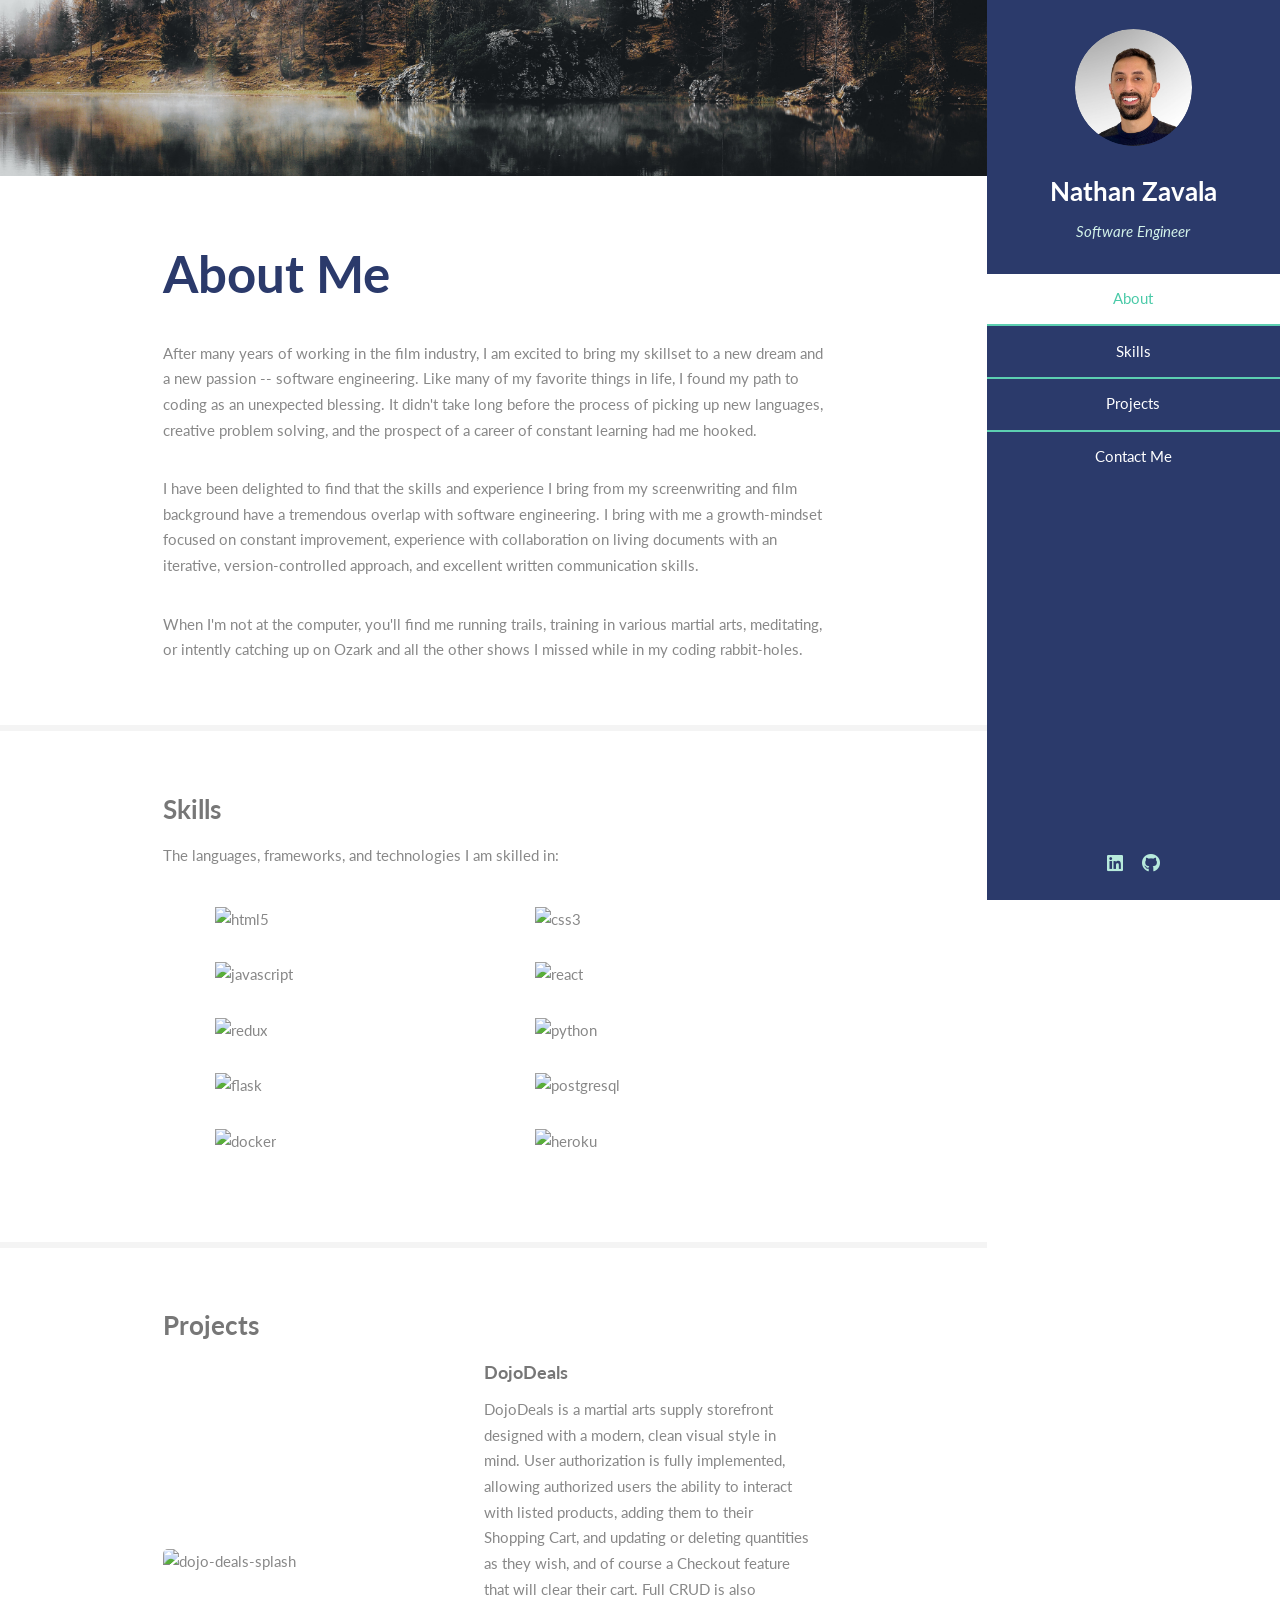
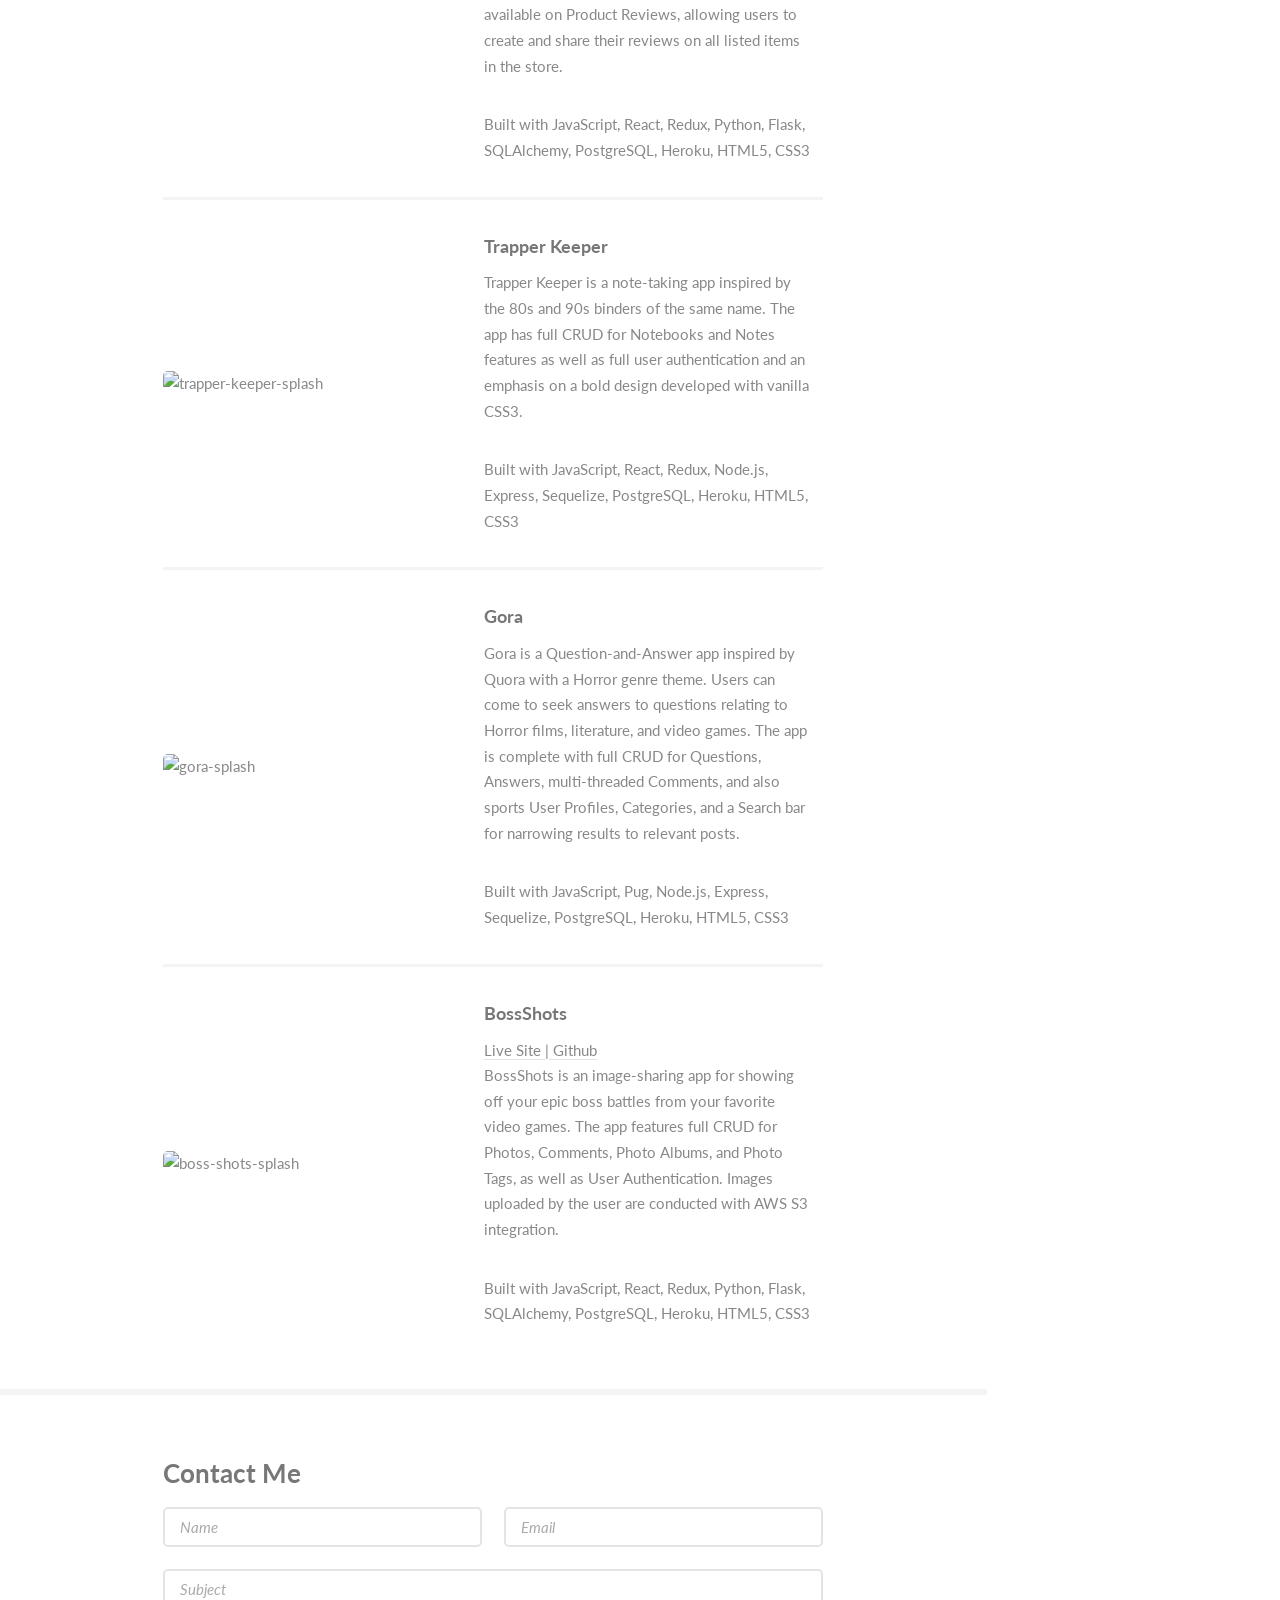
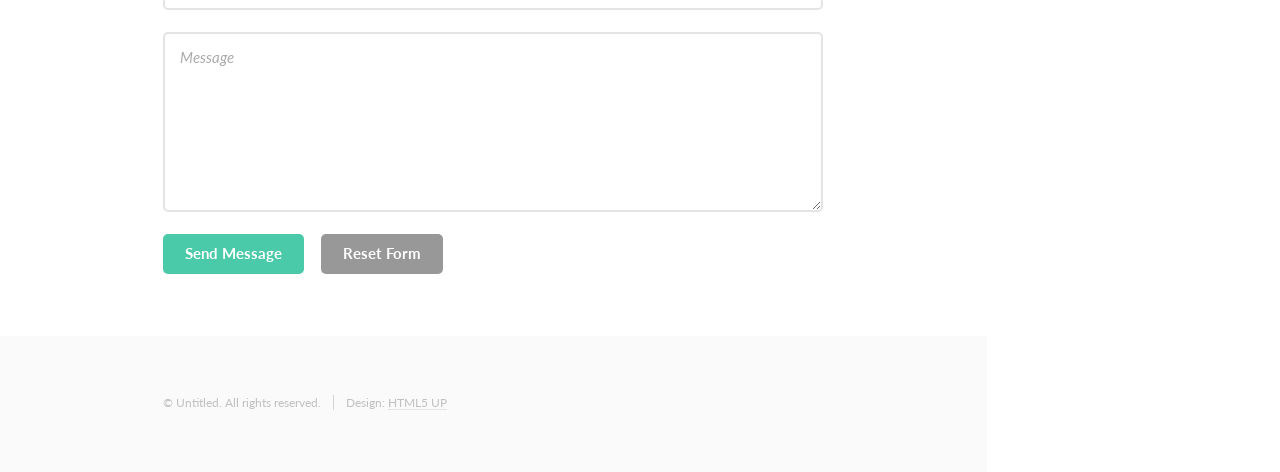
==== commit 39a74d99: "Fixed footer of right menu bar" ====
--- a/index.html
+++ b/index.html
@@ -33,8 +33,8 @@
 					<ul class="icons">
 						<!-- <li><a href="#" class="icon brands fa-twitter"><span class="label">Twitter</span></a></li> -->
 						<!-- <li><a href="#" class="icon brands fa-facebook-f"><span class="label">Facebook</span></a></li> -->
-						<li><a href="#" class="icon brands fa-linkedin"><span class="label">LinkedIn</span></a></li>
-						<li><a href="#" class="icon brands fa-github"><span class="label">Github</span></a></li>
+						<li><a href="https://www.linkedin.com/in/nathan-zavala/" class="icon brands fa-linkedin" target="_blank" rel="noopener noreferrer"><span class="label">LinkedIn</span></a></li>
+						<li><a href="https://github.com/zavadev" class="icon brands fa-github" target="_blank" rel="noopener noreferrer"><span class="label">Github</span></a></li>
 						<!-- <li><a href="#" class="icon solid fa-envelope"><span class="label">Email</span></a></li> -->
 					</ul>
 				</footer>
@@ -140,6 +140,7 @@
 											<a href="#" class="image"><img src="https://res.cloudinary.com/doulyb7dt/image/upload/v1653974172/Project%20Screenshots/boss-shots_aeulxg.png" alt="boss-shots-splash" /></a>
 											<div class="inner">
 												<h4>BossShots</h4>
+                        <span><a href="https://github.com/zavadev/boss-shots" target="_blank" rel="noopener noreferrer">Live Site </a>|<a href="https://github.com/zavadev" target="_blank" rel="noopener noreferrer"> Github</a></span>
 												<p>
                           BossShots is an image-sharing app for showing off your epic boss battles from your favorite video games. The app features full CRUD for Photos, Comments, Photo Albums, and Photo Tags, as well as User Authentication. Images uploaded by the user are conducted with AWS S3 integration.
                         </p>
@@ -156,7 +157,7 @@
 							<section id="four">
 								<div class="container">
 									<h3>Contact Me</h3>
-									<form method="post" action="https://formsubmit.co/nzavaladev@gmail.com">
+									<form method="post" action="https://formsubmit.co/41def0cab9fb6f3d1ef858e9ace8e21e">
 										<div class="row gtr-uniform">
 											<div class="col-6 col-12-xsmall"><input type="text" name="name" id="name" placeholder="Name" /></div>
 											<div class="col-6 col-12-xsmall"><input type="email" name="email" id="email" placeholder="Email" /></div>
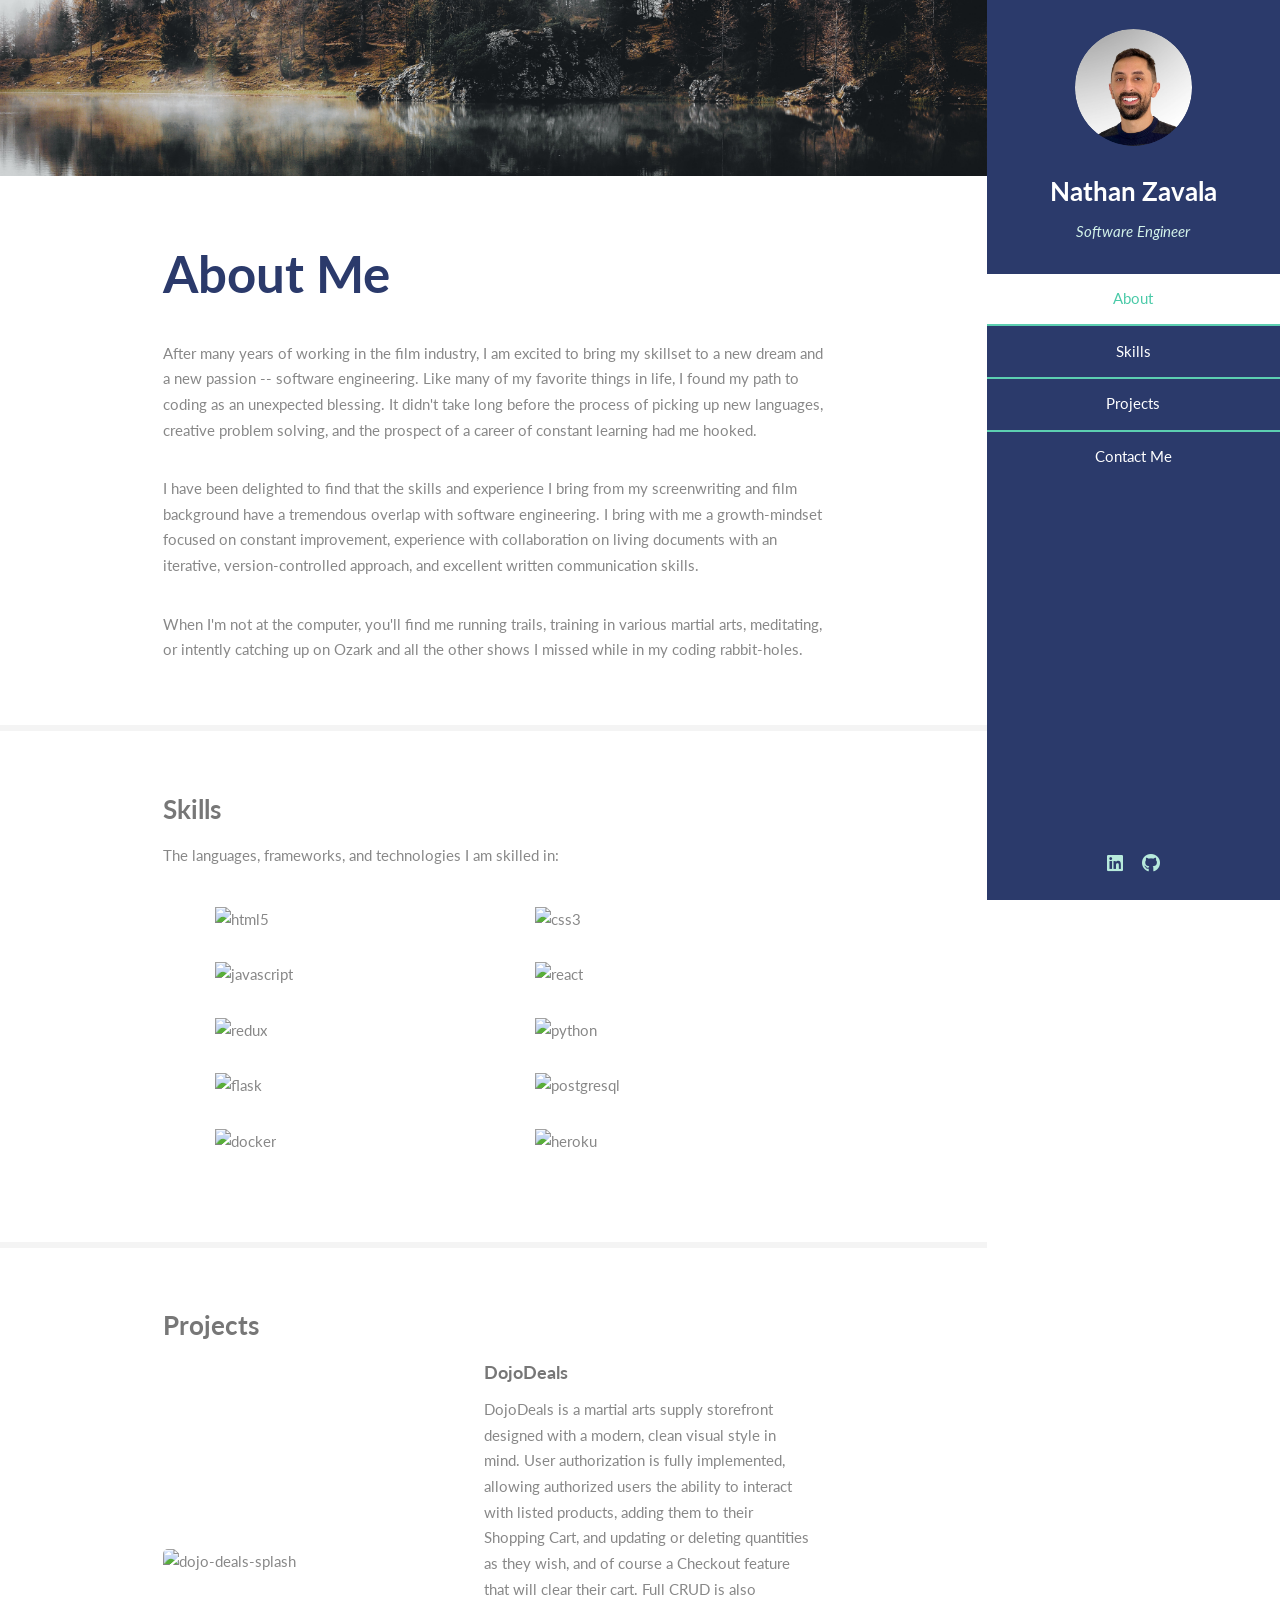
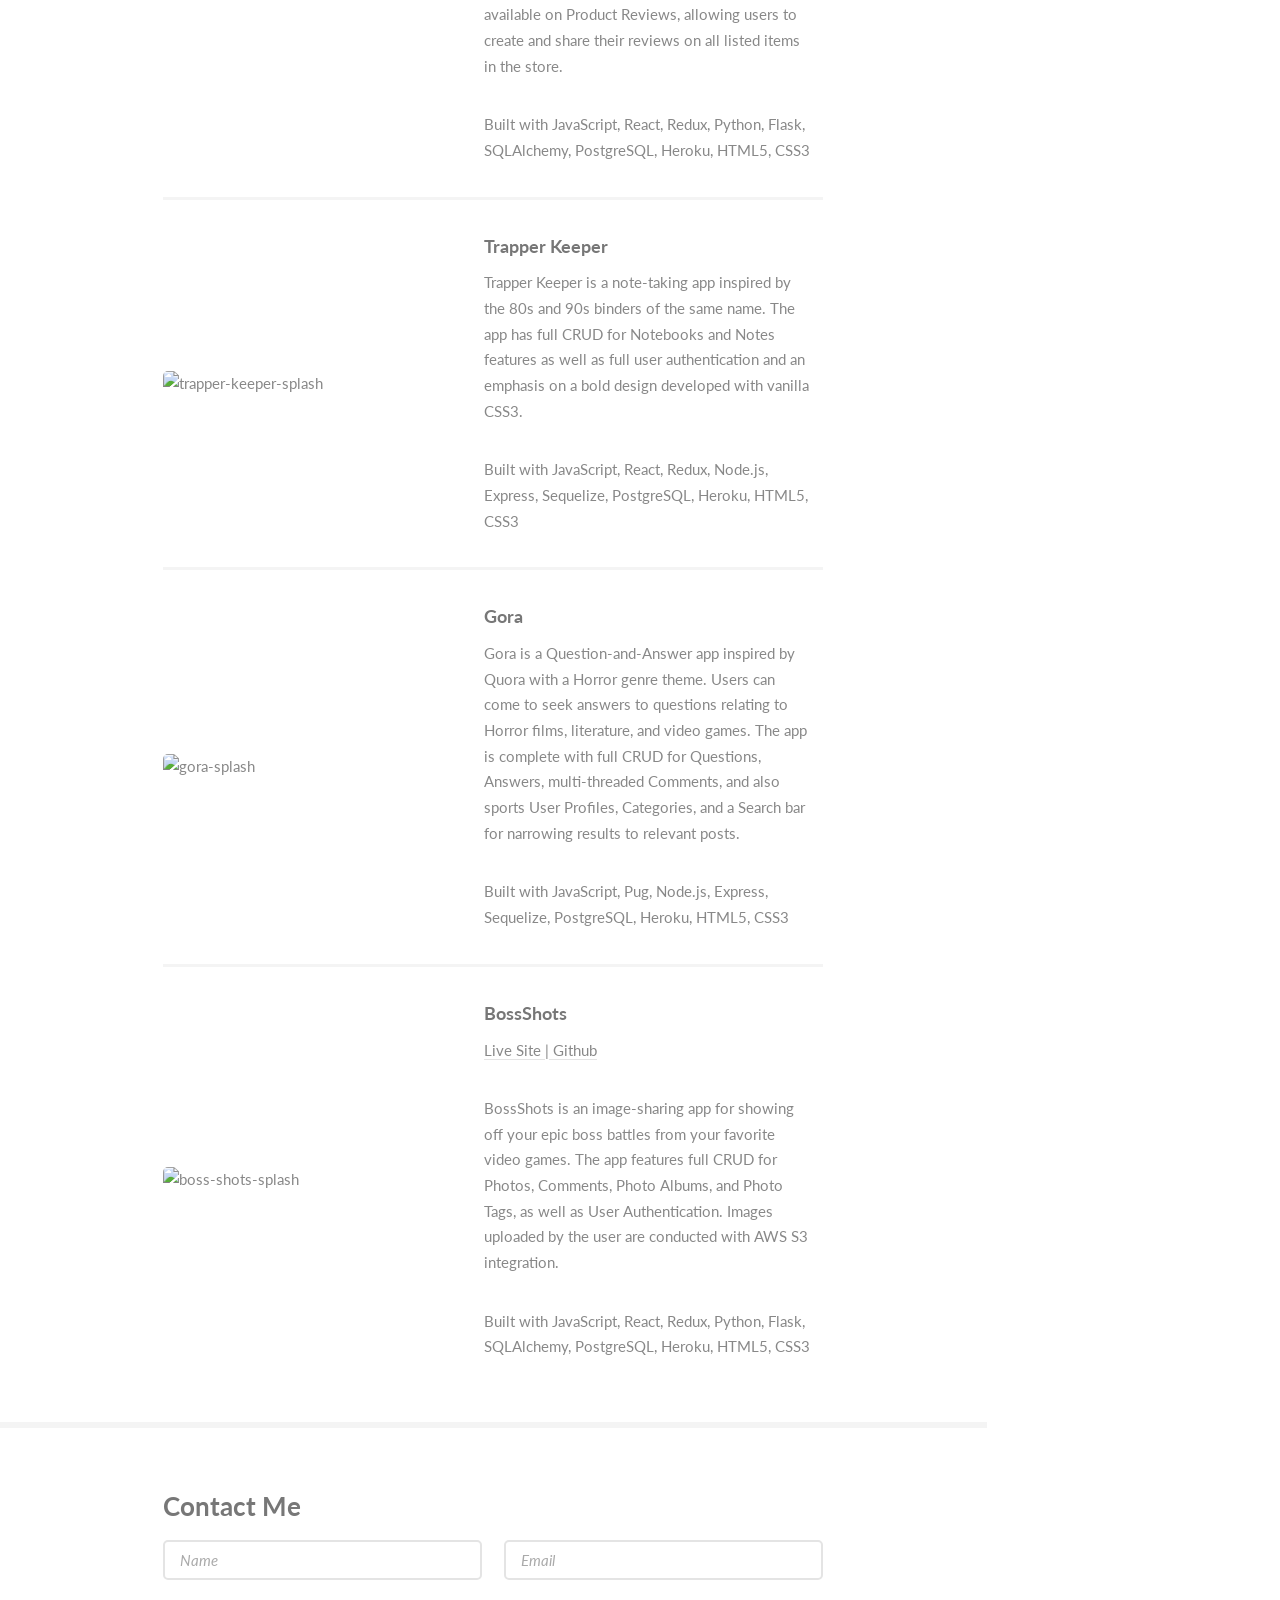
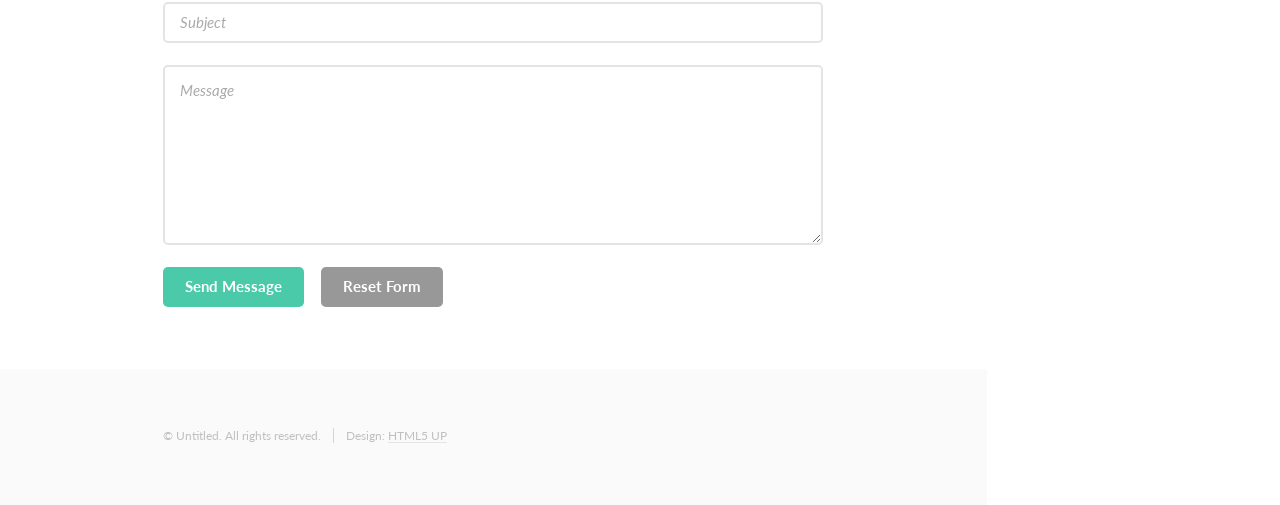
==== commit eea7d3f3: "Added links for Boss Shots project" ====
--- a/index.html
+++ b/index.html
@@ -140,7 +140,7 @@
 											<a href="#" class="image"><img src="https://res.cloudinary.com/doulyb7dt/image/upload/v1653974172/Project%20Screenshots/boss-shots_aeulxg.png" alt="boss-shots-splash" /></a>
 											<div class="inner">
 												<h4>BossShots</h4>
-                        <span><a href="https://github.com/zavadev/boss-shots" target="_blank" rel="noopener noreferrer">Live Site </a>|<a href="https://github.com/zavadev" target="_blank" rel="noopener noreferrer"> Github</a></span>
+                        <p><a href="https://boss-shots.herokuapp.com" target="_blank" rel="noopener noreferrer">Live Site </a>|<a href="https://github.com/zavadev/boss-shots" target="_blank" rel="noopener noreferrer"> Github</a></p>
 												<p>
                           BossShots is an image-sharing app for showing off your epic boss battles from your favorite video games. The app features full CRUD for Photos, Comments, Photo Albums, and Photo Tags, as well as User Authentication. Images uploaded by the user are conducted with AWS S3 integration.
                         </p>
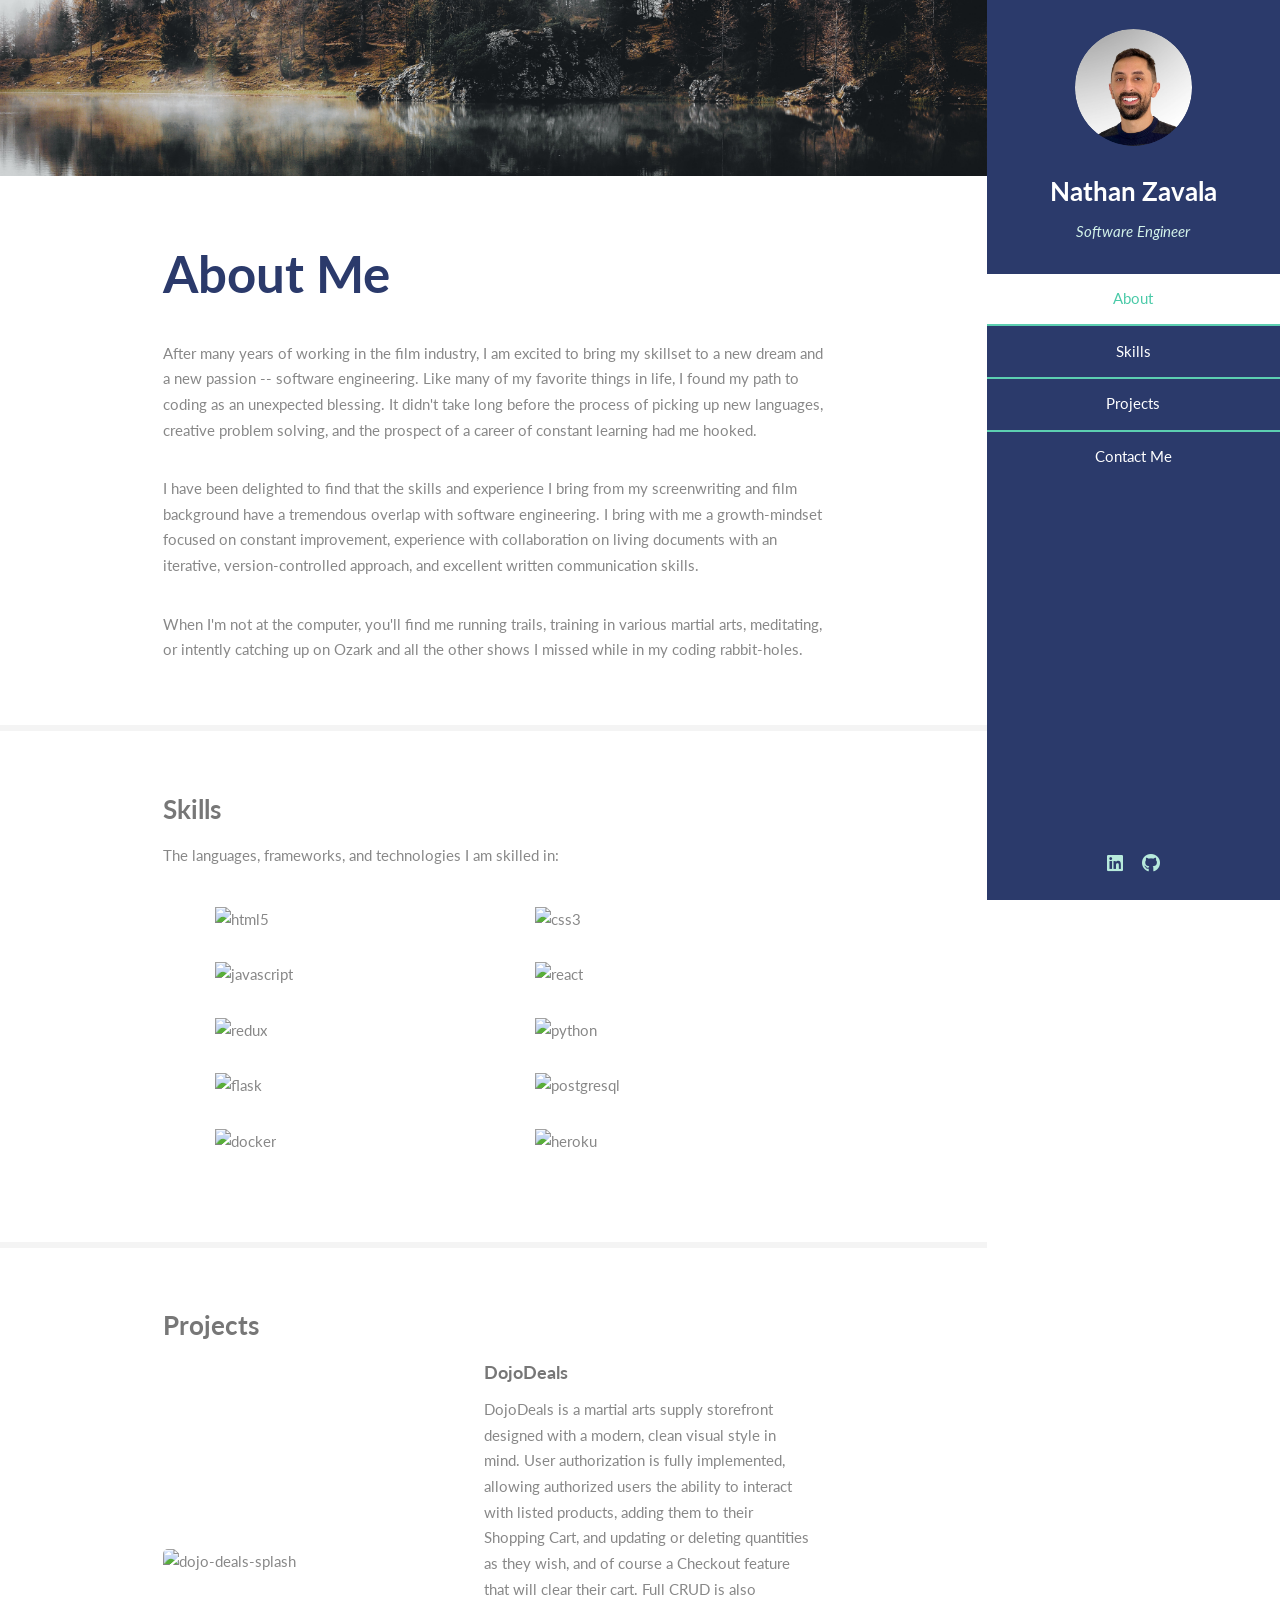
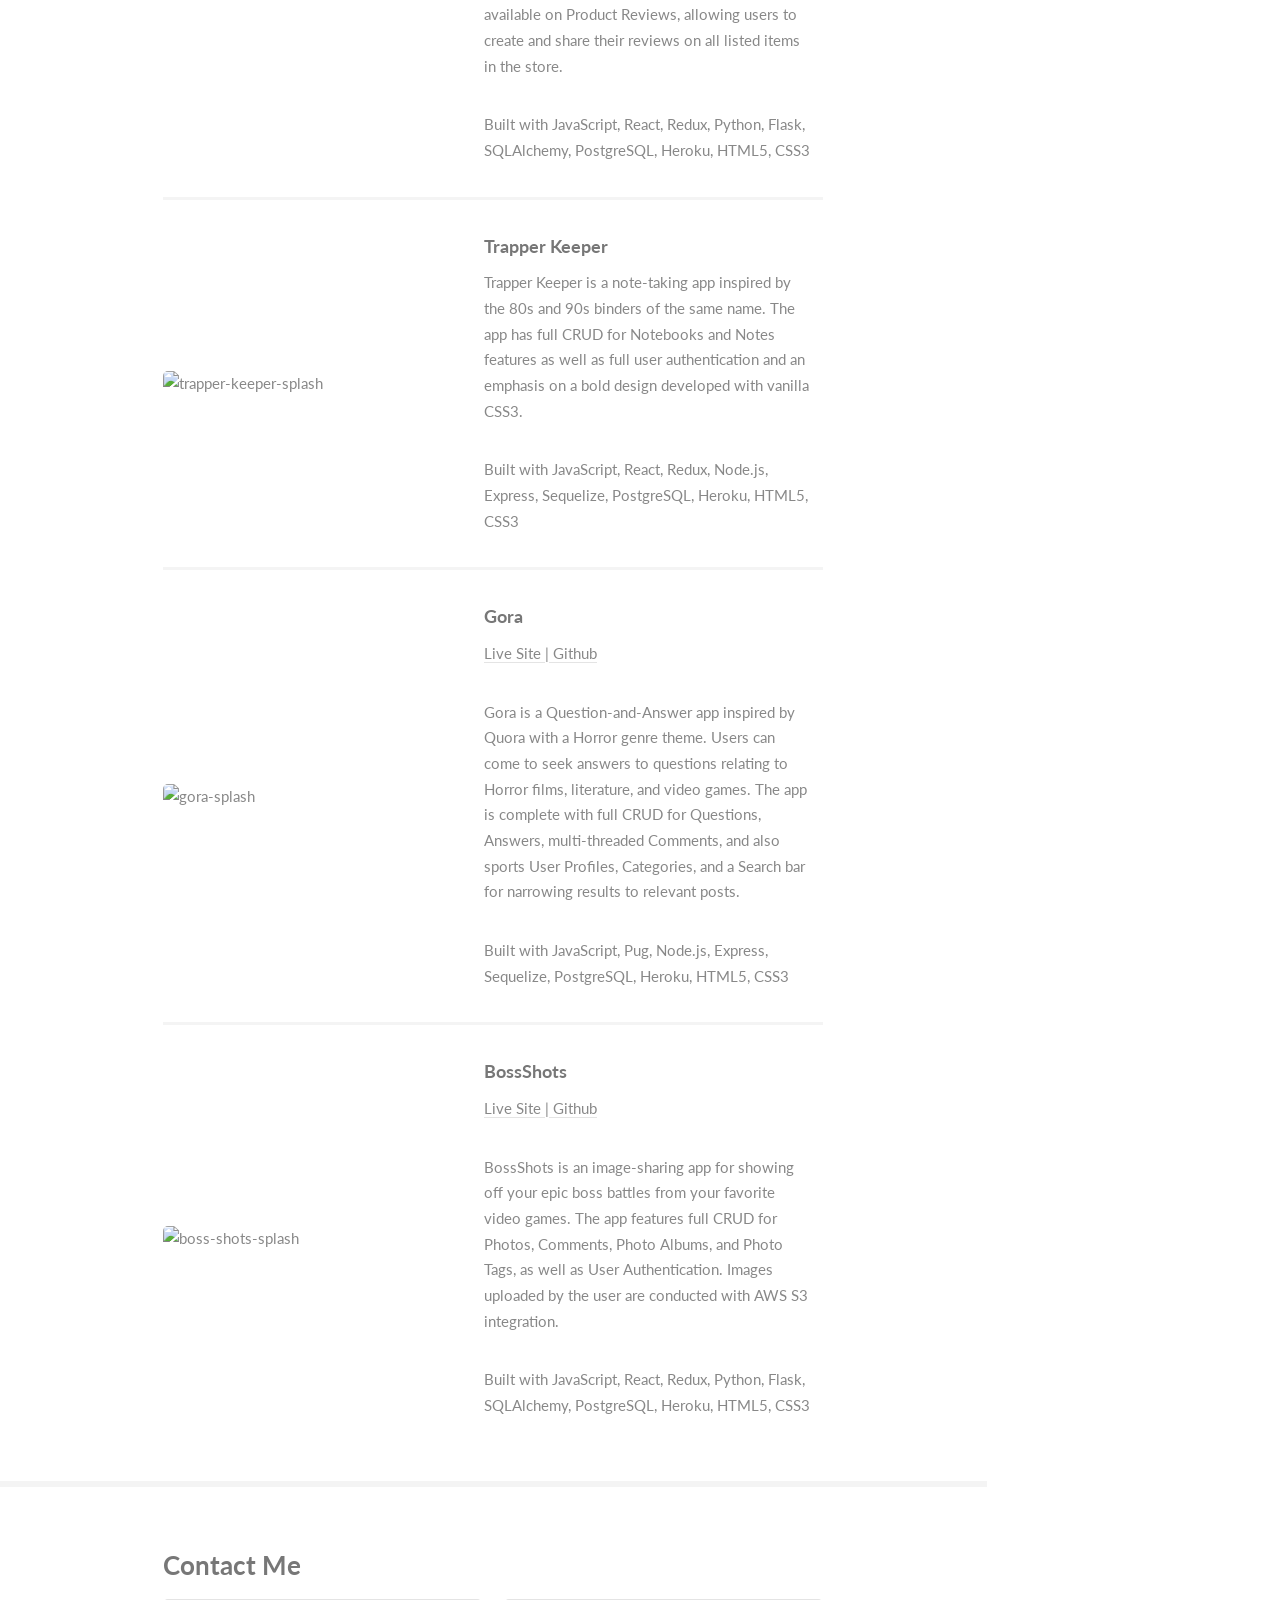
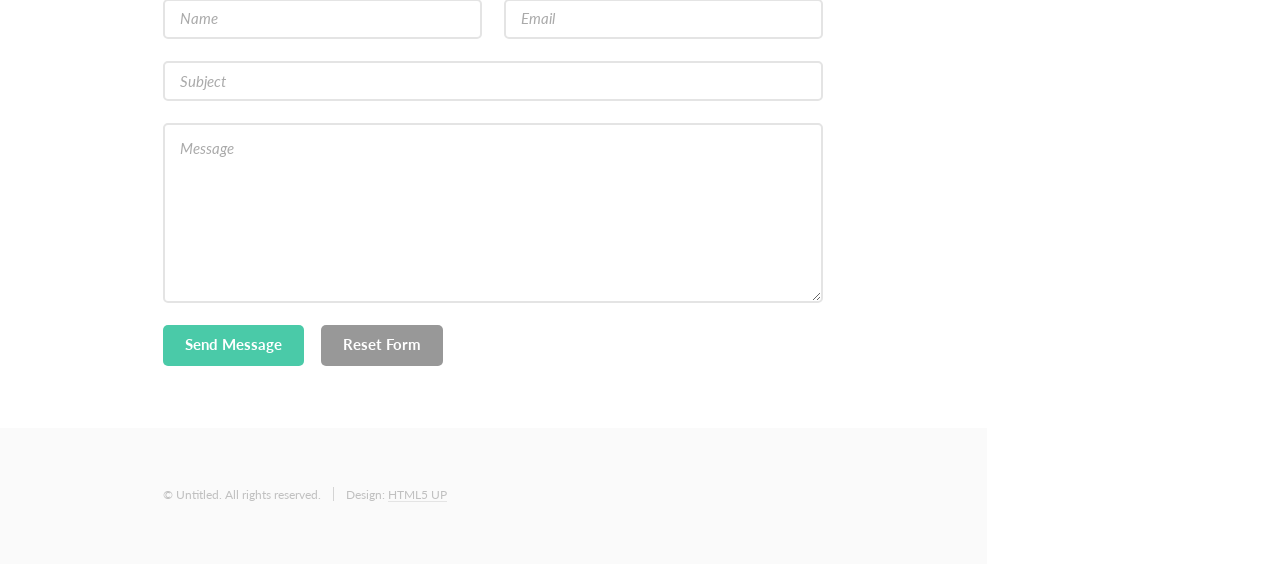
==== commit 231431f6: "Added links for Gora project" ====
--- a/index.html
+++ b/index.html
@@ -128,6 +128,7 @@
 											<a href="#" class="image"><img src="https://res.cloudinary.com/doulyb7dt/image/upload/v1653974034/Project%20Screenshots/gora2_zs4qyj.png" alt="gora-splash" /></a>
 											<div class="inner">
 												<h4>Gora</h4>
+                        <p><a href="https://gora--app.herokuapp.com/" target="_blank" rel="noopener noreferrer">Live Site </a>|<a href="https://github.com/JDVien/gora-app" target="_blank" rel="noopener noreferrer"> Github</a></p>
 												<p>
                           Gora is a Question-and-Answer app inspired by Quora with a Horror genre theme. Users can come to seek answers to questions relating to Horror films, literature, and video games. The app is complete with full CRUD for Questions, Answers, multi-threaded Comments, and also sports User Profiles, Categories, and a Search bar for narrowing results to relevant posts.
                         </p>
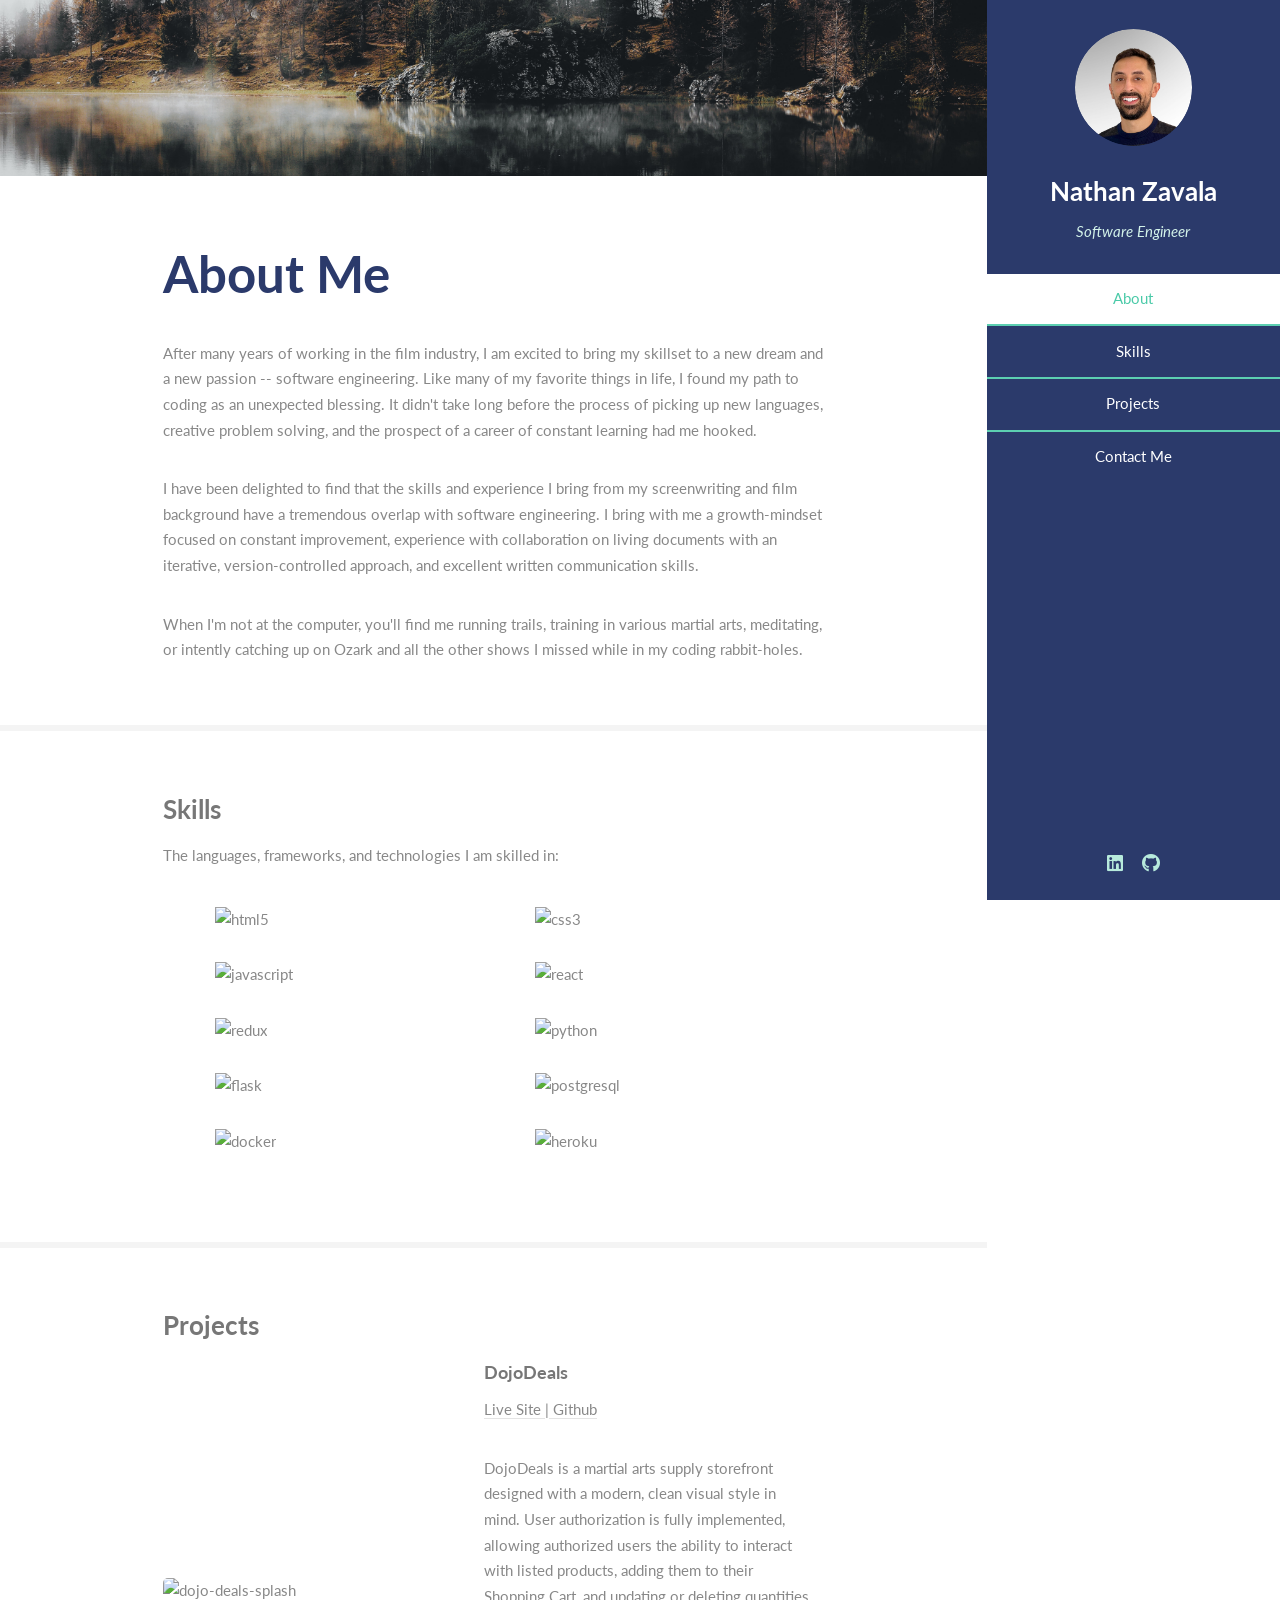
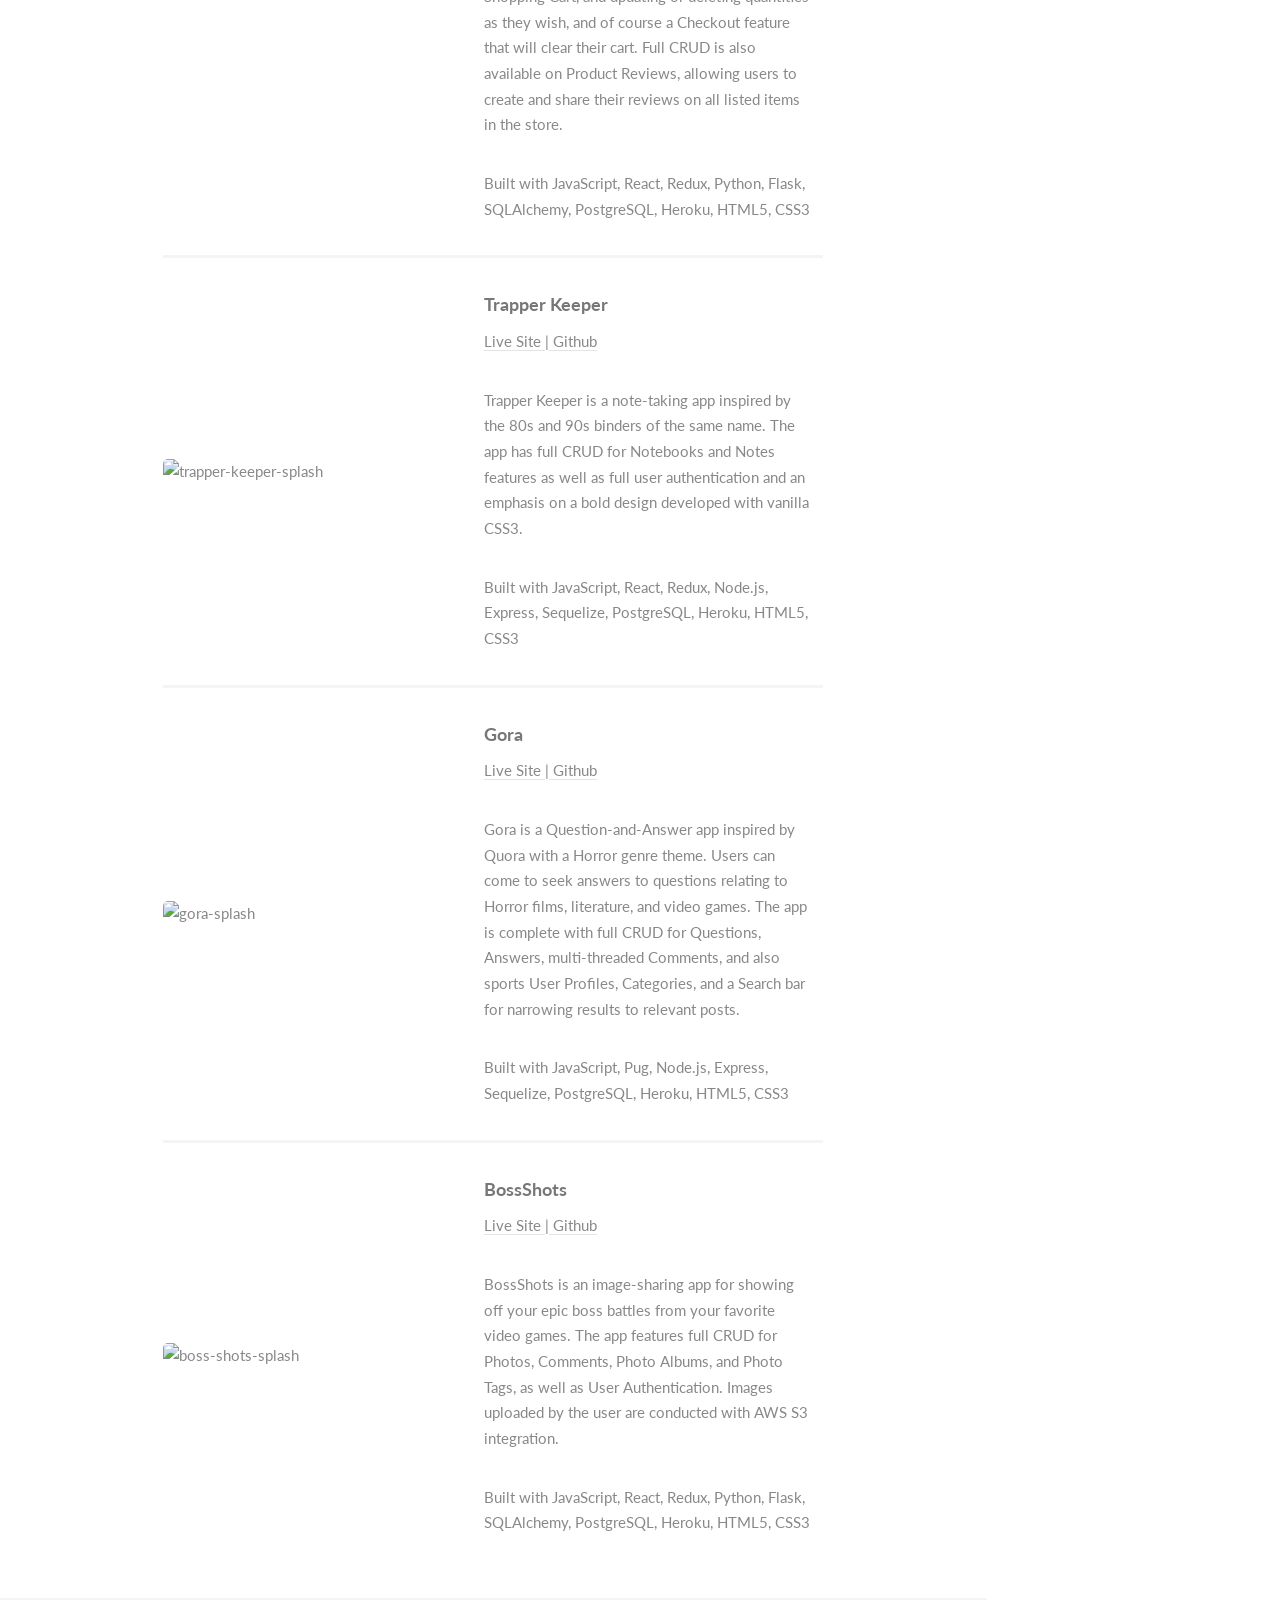
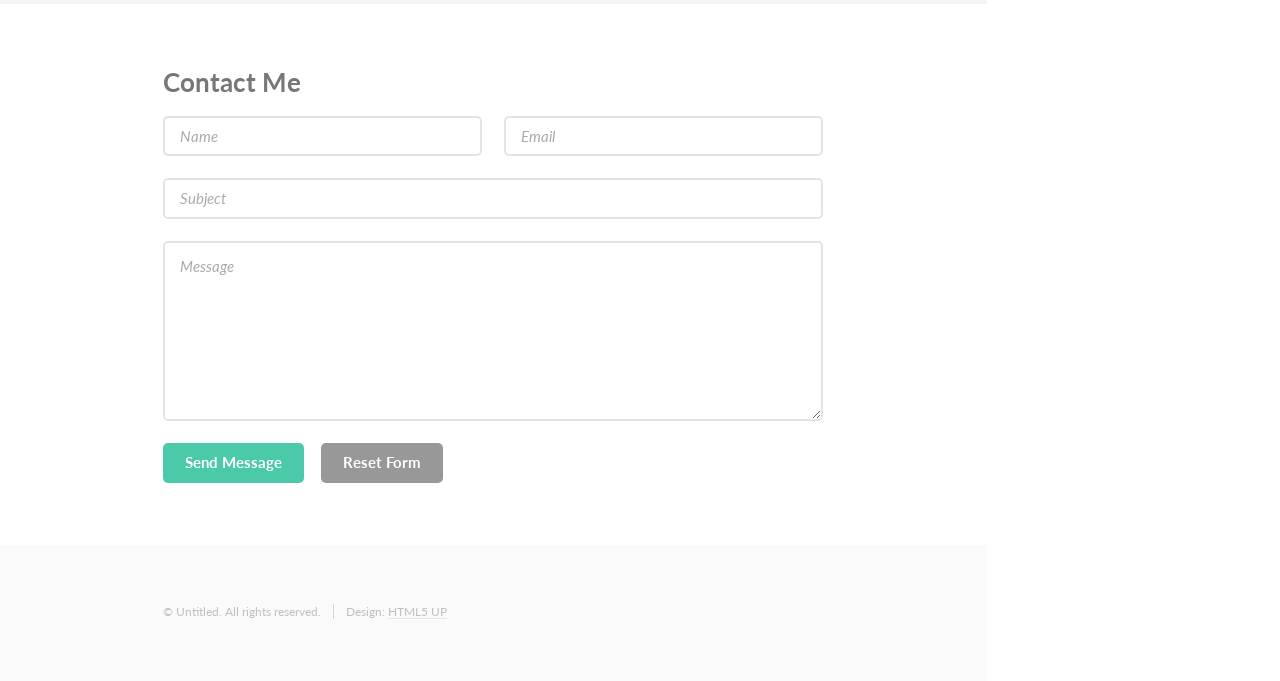
==== commit a139eb10: "Added links for Trapper Keeper and DojoDeals projects" ====
--- a/index.html
+++ b/index.html
@@ -104,6 +104,7 @@
                       <a href="#" class="image"><img src="https://res.cloudinary.com/doulyb7dt/image/upload/v1653691687/Project%20Screenshots/dojo-splash_piaqea.png" alt="dojo-deals-splash" /></a>
                       <div class="inner">
                         <h4>DojoDeals</h4>
+                        <p><a href="https://dojodeals.herokuapp.com/" target="_blank" rel="noopener noreferrer">Live Site </a>|<a href="https://github.com/zavadev/DojoDeals" target="_blank" rel="noopener noreferrer"> Github</a></p>
                         <p>
                           DojoDeals is a martial arts supply storefront designed with a modern, clean visual style in mind. User authorization is fully implemented, allowing authorized users the ability to interact with listed products, adding them to their Shopping Cart, and updating or deleting quantities as they wish, and of course a Checkout feature that will clear their cart. Full CRUD is also available on Product Reviews, allowing users to create and share their reviews on all listed items in the store.
                         </p>
@@ -116,6 +117,7 @@
 											<a href="#" class="image"><img src="https://res.cloudinary.com/doulyb7dt/image/upload/v1653689514/Project%20Screenshots/tk2_g15xxi.png" alt="trapper-keeper-splash" /></a>
 											<div class="inner">
 												<h4>Trapper Keeper</h4>
+                        <p><a href="https://trapperkeeper-notes.herokuapp.com/" target="_blank" rel="noopener noreferrer">Live Site </a>|<a href="https://github.com/zavadev/trapper-keeper" target="_blank" rel="noopener noreferrer"> Github</a></p>
 												<p>
                           Trapper Keeper is a note-taking app inspired by the 80s and 90s binders of the same name. The app has full CRUD for Notebooks and Notes features as well as full user authentication and an emphasis on a bold design developed with vanilla CSS3.
                         </p>
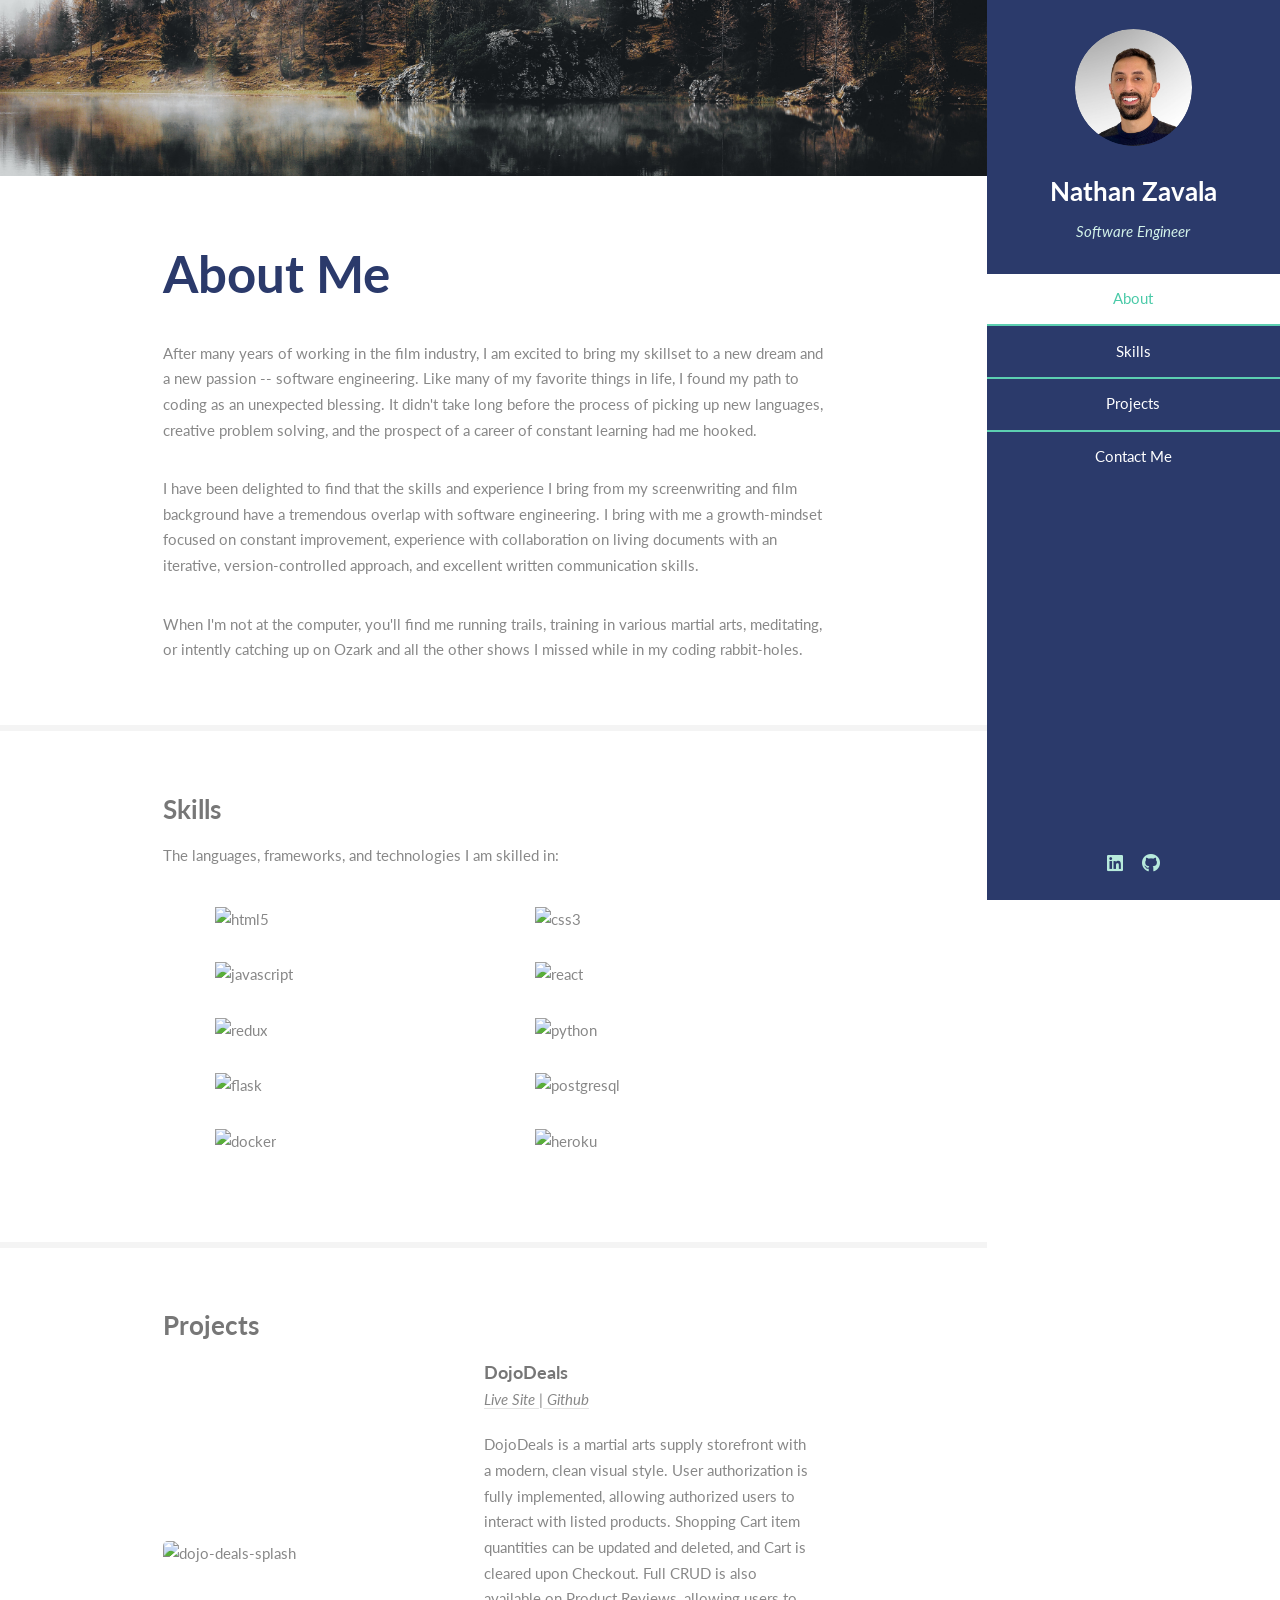
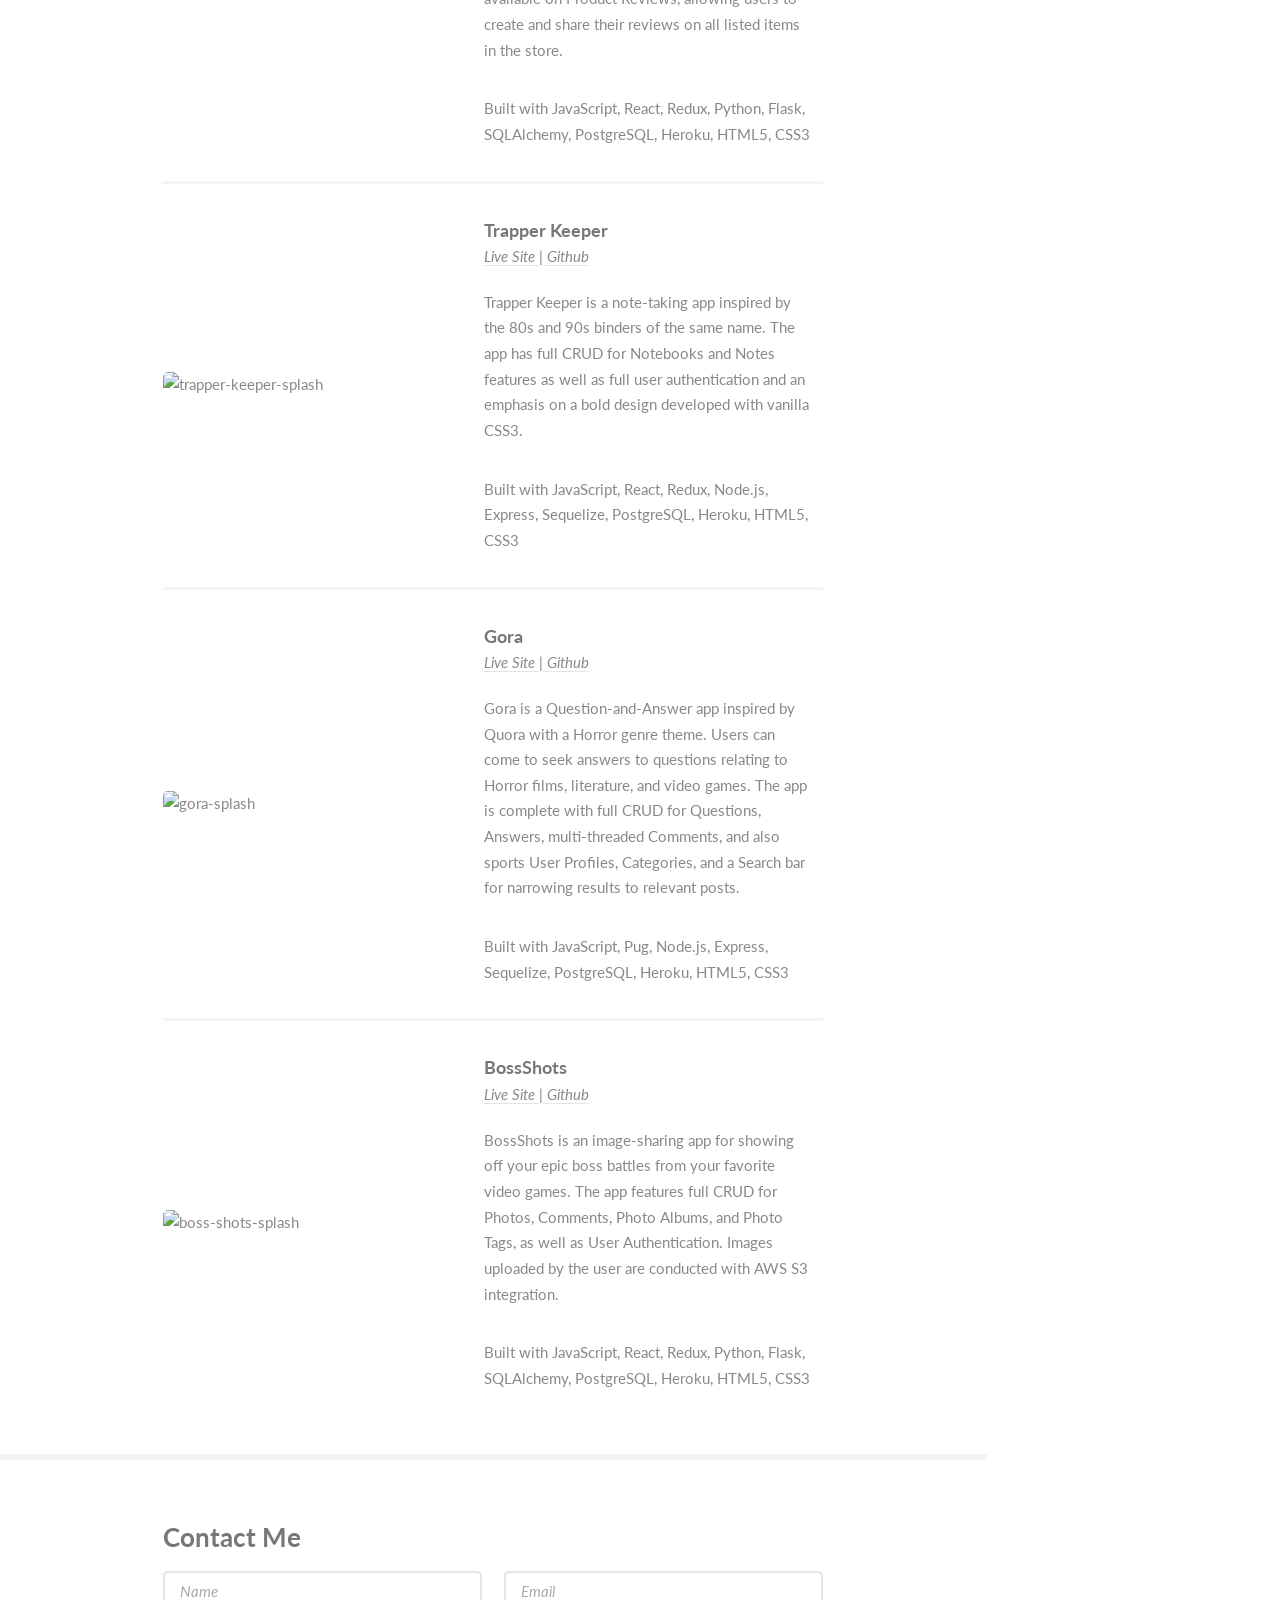
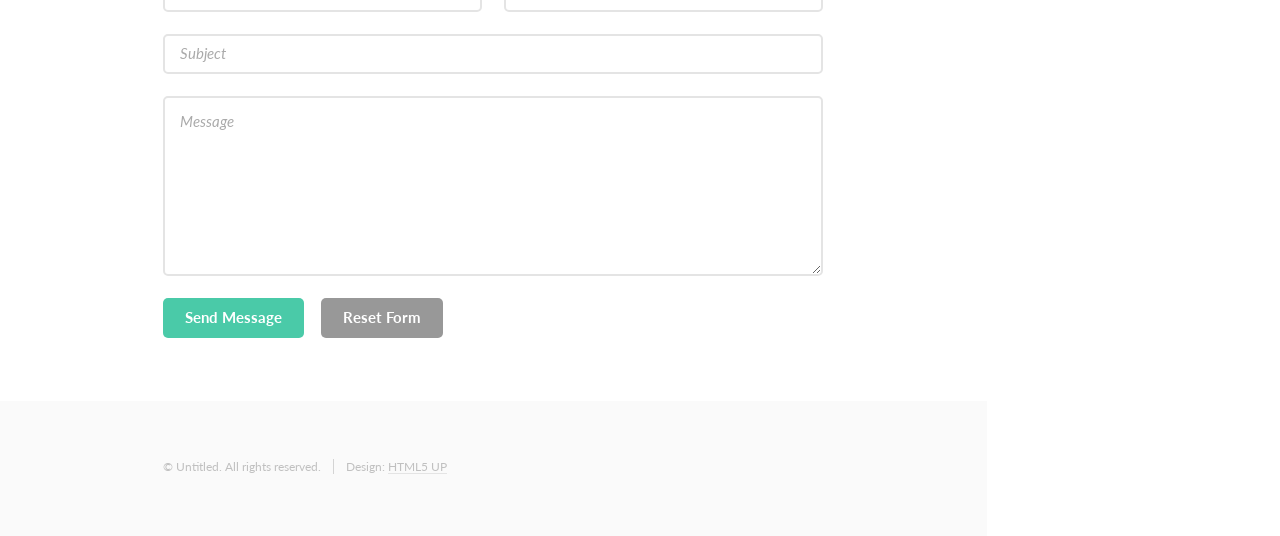
==== commit 14197584: "Styled project links and reworked first project description" ====
--- a/index.html
+++ b/index.html
@@ -101,12 +101,12 @@
 									<h3>Projects</h3>
 									<div class="features">
                     <article>
-                      <a href="#" class="image"><img src="https://res.cloudinary.com/doulyb7dt/image/upload/v1653691687/Project%20Screenshots/dojo-splash_piaqea.png" alt="dojo-deals-splash" /></a>
+                      <a href="https://dojodeals.herokuapp.com/" class="image"><img src="https://res.cloudinary.com/doulyb7dt/image/upload/v1653691687/Project%20Screenshots/dojo-splash_piaqea.png" alt="dojo-deals-splash" /></a>
                       <div class="inner">
-                        <h4>DojoDeals</h4>
-                        <p><a href="https://dojodeals.herokuapp.com/" target="_blank" rel="noopener noreferrer">Live Site </a>|<a href="https://github.com/zavadev/DojoDeals" target="_blank" rel="noopener noreferrer"> Github</a></p>
+                        <h4 class="project-title-class">DojoDeals</h4>
+                        <p class="project-links-class"><a href="https://dojodeals.herokuapp.com/" target="_blank" rel="noopener noreferrer"><i>Live Site </i></a>|<a href="https://github.com/zavadev/DojoDeals" target="_blank" rel="noopener noreferrer"><i> Github</i></a></p>
                         <p>
-                          DojoDeals is a martial arts supply storefront designed with a modern, clean visual style in mind. User authorization is fully implemented, allowing authorized users the ability to interact with listed products, adding them to their Shopping Cart, and updating or deleting quantities as they wish, and of course a Checkout feature that will clear their cart. Full CRUD is also available on Product Reviews, allowing users to create and share their reviews on all listed items in the store.
+                          DojoDeals is a martial arts supply storefront with a modern, clean visual style. User authorization is fully implemented, allowing authorized users to interact with listed products. Shopping Cart item quantities can be updated and deleted, and Cart is cleared upon Checkout. Full CRUD is also available on Product Reviews, allowing users to create and share their reviews on all listed items in the store.
                         </p>
                         <p>
                           Built with JavaScript, React, Redux, Python, Flask, SQLAlchemy, PostgreSQL, Heroku, HTML5, CSS3
@@ -114,10 +114,10 @@
                       </div>
                     </article>
 										<article>
-											<a href="#" class="image"><img src="https://res.cloudinary.com/doulyb7dt/image/upload/v1653689514/Project%20Screenshots/tk2_g15xxi.png" alt="trapper-keeper-splash" /></a>
+											<a href="https://trapperkeeper-notes.herokuapp.com/" class="image"><img src="https://res.cloudinary.com/doulyb7dt/image/upload/v1653689514/Project%20Screenshots/tk2_g15xxi.png" alt="trapper-keeper-splash" /></a>
 											<div class="inner">
-												<h4>Trapper Keeper</h4>
-                        <p><a href="https://trapperkeeper-notes.herokuapp.com/" target="_blank" rel="noopener noreferrer">Live Site </a>|<a href="https://github.com/zavadev/trapper-keeper" target="_blank" rel="noopener noreferrer"> Github</a></p>
+												<h4 class="project-title-class">Trapper Keeper</h4>
+                        <p class="project-links-class"><a href="https://trapperkeeper-notes.herokuapp.com/" target="_blank" rel="noopener noreferrer"><i>Live Site </i></a>|<a href="https://github.com/zavadev/trapper-keeper" target="_blank" rel="noopener noreferrer"><i> Github</i></a></p>
 												<p>
                           Trapper Keeper is a note-taking app inspired by the 80s and 90s binders of the same name. The app has full CRUD for Notebooks and Notes features as well as full user authentication and an emphasis on a bold design developed with vanilla CSS3.
                         </p>
@@ -127,10 +127,10 @@
 											</div>
 										</article>
 										<article>
-											<a href="#" class="image"><img src="https://res.cloudinary.com/doulyb7dt/image/upload/v1653974034/Project%20Screenshots/gora2_zs4qyj.png" alt="gora-splash" /></a>
+											<a href="https://gora--app.herokuapp.com/" class="image"><img src="https://res.cloudinary.com/doulyb7dt/image/upload/v1653974034/Project%20Screenshots/gora2_zs4qyj.png" alt="gora-splash" /></a>
 											<div class="inner">
-												<h4>Gora</h4>
-                        <p><a href="https://gora--app.herokuapp.com/" target="_blank" rel="noopener noreferrer">Live Site </a>|<a href="https://github.com/JDVien/gora-app" target="_blank" rel="noopener noreferrer"> Github</a></p>
+												<h4 class="project-title-class">Gora</h4>
+                        <p class="project-links-class"><a href="https://gora--app.herokuapp.com/" target="_blank" rel="noopener noreferrer"><i>Live Site </i></a>|<a href="https://github.com/JDVien/gora-app" target="_blank" rel="noopener noreferrer"><i> Github</i></a></p>
 												<p>
                           Gora is a Question-and-Answer app inspired by Quora with a Horror genre theme. Users can come to seek answers to questions relating to Horror films, literature, and video games. The app is complete with full CRUD for Questions, Answers, multi-threaded Comments, and also sports User Profiles, Categories, and a Search bar for narrowing results to relevant posts.
                         </p>
@@ -140,10 +140,10 @@
 											</div>
 										</article>
 										<article>
-											<a href="#" class="image"><img src="https://res.cloudinary.com/doulyb7dt/image/upload/v1653974172/Project%20Screenshots/boss-shots_aeulxg.png" alt="boss-shots-splash" /></a>
+											<a href="https://boss-shots.herokuapp.com" class="image"><img src="https://res.cloudinary.com/doulyb7dt/image/upload/v1653974172/Project%20Screenshots/boss-shots_aeulxg.png" alt="boss-shots-splash" /></a>
 											<div class="inner">
-												<h4>BossShots</h4>
-                        <p><a href="https://boss-shots.herokuapp.com" target="_blank" rel="noopener noreferrer">Live Site </a>|<a href="https://github.com/zavadev/boss-shots" target="_blank" rel="noopener noreferrer"> Github</a></p>
+												<h4 class="project-title-class">BossShots</h4>
+                        <p class="project-links-class"><a href="https://boss-shots.herokuapp.com" target="_blank" rel="noopener noreferrer"><i>Live Site </i></a>|<a href="https://github.com/zavadev/boss-shots" target="_blank" rel="noopener noreferrer"><i> Github</i></a></p>
 												<p>
                           BossShots is an image-sharing app for showing off your epic boss battles from your favorite video games. The app features full CRUD for Photos, Comments, Photo Albums, and Photo Tags, as well as User Authentication. Images uploaded by the user are conducted with AWS S3 integration.
                         </p>
--- a/assets/css/main.css
+++ b/assets/css/main.css
@@ -3316,3 +3316,12 @@
 			}
 
 	}
+
+  .project-title-class {
+    margin-bottom: 0;
+    padding-bottom: 0;
+  }
+  .project-links-class {
+    margin-bottom: 20px;
+    padding-bottom: 0;
+  }
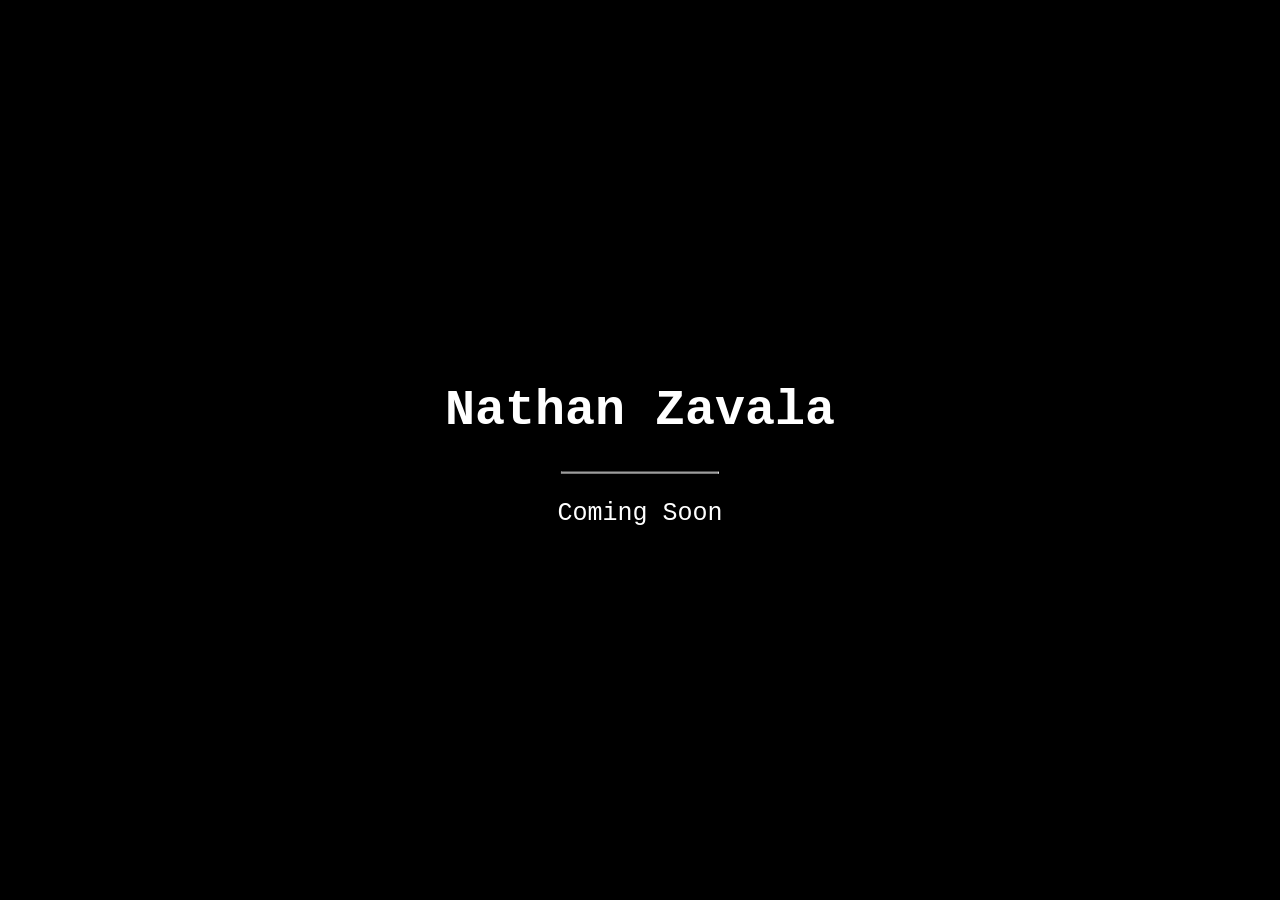
==== commit 2f269a15: "coming soon update" ====
--- a/index.html
+++ b/index.html
@@ -1,534 +1,24 @@
-<!DOCTYPE HTML>
-<!--
-	Read Only by HTML5 UP
-	html5up.net | @ajlkn
-	Free for personal and commercial use under the CCA 3.0 license (html5up.net/license)
--->
-<html>
-	<head>
-		<title>Nathan Zavala</title>
-		<meta charset="utf-8" />
-		<meta name="viewport" content="width=device-width, initial-scale=1, user-scalable=no" />
-		<link rel="stylesheet" href="assets/css/main.css" />
-    <link rel="icon" type="image/x-icon" href="/public/favicon.ico">
-	</head>
-	<body class="is-preload">
-
-		<!-- Header -->
-			<section id="header">
-				<header>
-					<span class="image avatar"><img src="images/profilephoto.png" alt="nathan-profile-photo" /></span>
-					<h1 id="logo"><a href="#">Nathan Zavala</a></h1>
-					<p>Software Engineer</p>
-				</header>
-				<nav id="nav">
-					<ul>
-						<li><a href="#one" class="active">About</a></li>
-						<li><a href="#two">Skills</a></li>
-						<li><a href="#three">Projects</a></li>
-						<li><a href="#four">Contact Me</a></li>
-					</ul>
-				</nav>
-				<footer>
-					<ul class="icons">
-						<!-- <li><a href="#" class="icon brands fa-twitter"><span class="label">Twitter</span></a></li> -->
-						<!-- <li><a href="#" class="icon brands fa-facebook-f"><span class="label">Facebook</span></a></li> -->
-						<li><a href="https://www.linkedin.com/in/nathan-zavala/" class="icon brands fa-linkedin" target="_blank" rel="noopener noreferrer"><span class="label">LinkedIn</span></a></li>
-						<li><a href="https://github.com/zavadev" class="icon brands fa-github" target="_blank" rel="noopener noreferrer"><span class="label">Github</span></a></li>
-						<!-- <li><a href="#" class="icon solid fa-envelope"><span class="label">Email</span></a></li> -->
-					</ul>
-				</footer>
-			</section>
-
-		<!-- Wrapper -->
-			<div id="wrapper">
-
-				<!-- Main -->
-					<div id="main">
-
-						<!-- One -->
-							<section id="one">
-								<div class="image main" data-position="center">
-									<img src="images/photo1.jpg" alt="background-photo" />
-								</div>
-								<div class="container">
-									<header class="major">
-										<h2>About Me</h2>
-										<!-- <p>Just an incredibly simple responsive site<br />
-										template freebie by <a href="http://html5up.net">HTML5 UP</a>.</p> -->
-									</header>
-									<p>
-                    After many years of working in the film industry, I am excited to bring my skillset to a new dream and a new passion -- software engineering. Like many of my favorite things in life, I found my path to coding as an unexpected blessing. It didn't take long before the process of picking up new languages, creative problem solving, and the prospect of a career of constant learning had me hooked.
-                  </p>
-                  <p>
-                    I have been delighted to find that the skills and experience I bring from my screenwriting and film background have a tremendous overlap with software engineering. I bring with me a growth-mindset focused on constant improvement, experience with collaboration on living documents with an iterative, version-controlled approach, and excellent written communication skills.
-                  </p>
-                  <p>
-                    When I'm not at the computer, you'll find me running trails, training in various martial arts, meditating, or intently catching up on Ozark and all the other shows I missed while in my coding rabbit-holes.
-                  </p>
-								</div>
-							</section>
-
-						<!-- Two -->
-							<section id="two">
-								<div class="container">
-									<h3>Skills</h3>
-									<p>The languages, frameworks, and technologies I am skilled in:</p>
-									<ul class="feature-icons">
-										<!-- <li class="icon solid fa-code">Write all the code</li>
-										<li class="icon solid fa-cubes">Stack small boxes</li>
-										<li class="icon solid fa-book">Read books and stuff</li>
-										<li class="icon solid fa-coffee">Drink much coffee</li>
-										<li class="icon solid fa-bolt">Lightning bolt</li>
-										<li class="icon solid fa-users">Shadow clone technique</li> -->
-                    <li><img src="https://raw.githubusercontent.com/devicons/devicon/master/icons/html5/html5-original-wordmark.svg" alt="html5" width="75" height="75"/></li>
-                    <li><img src="https://raw.githubusercontent.com/devicons/devicon/master/icons/css3/css3-original-wordmark.svg" alt="css3" width="75" height="75"/></li>
-                    <li><img src="https://raw.githubusercontent.com/devicons/devicon/master/icons/javascript/javascript-original.svg" alt="javascript" width="75" height="75"/></li>
-                    <li><img src="https://raw.githubusercontent.com/devicons/devicon/master/icons/react/react-original-wordmark.svg" alt="react" width="75" height="75"/></li>
-                    <li><img src="https://raw.githubusercontent.com/devicons/devicon/master/icons/redux/redux-original.svg" alt="redux" width="75" height="75"/></li>
-                    <li><img src="https://raw.githubusercontent.com/devicons/devicon/master/icons/python/python-original.svg" alt="python" width="75" height="75"/></li>
-                    <li><img src="https://www.vectorlogo.zone/logos/pocoo_flask/pocoo_flask-icon.svg" alt="flask" width="75" height="75"/></li>
-                    <li><img src="https://raw.githubusercontent.com/devicons/devicon/master/icons/postgresql/postgresql-original-wordmark.svg" alt="postgresql" width="75" height="75"/></li>
-                    <li><img src="https://raw.githubusercontent.com/devicons/devicon/master/icons/docker/docker-original-wordmark.svg" alt="docker" width="75" height="75"/></li>
-                    <li><img src="https://www.vectorlogo.zone/logos/heroku/heroku-icon.svg" alt="heroku" width="75" height="75"/></li>
-									</ul>
-								</div>
-							</section>
-
-						<!-- Three -->
-							<section id="three">
-								<div class="container">
-									<h3>Projects</h3>
-									<div class="features">
-                    <article>
-                      <a href="https://dojodeals.herokuapp.com/" class="image"><img src="https://res.cloudinary.com/doulyb7dt/image/upload/v1653691687/Project%20Screenshots/dojo-splash_piaqea.png" alt="dojo-deals-splash" /></a>
-                      <div class="inner">
-                        <h4 class="project-title-class">DojoDeals</h4>
-                        <p class="project-links-class"><a href="https://dojodeals.herokuapp.com/" target="_blank" rel="noopener noreferrer"><i>Live Site </i></a>|<a href="https://github.com/zavadev/DojoDeals" target="_blank" rel="noopener noreferrer"><i> Github</i></a></p>
-                        <p>
-                          DojoDeals is a martial arts supply storefront with a modern, clean visual style. User authorization is fully implemented, allowing authorized users to interact with listed products. Shopping Cart item quantities can be updated and deleted, and Cart is cleared upon Checkout. Full CRUD is also available on Product Reviews, allowing users to create and share their reviews on all listed items in the store.
-                        </p>
-                        <p>
-                          Built with JavaScript, React, Redux, Python, Flask, SQLAlchemy, PostgreSQL, Heroku, HTML5, CSS3
-                        </p>
-                      </div>
-                    </article>
-										<article>
-											<a href="https://trapperkeeper-notes.herokuapp.com/" class="image"><img src="https://res.cloudinary.com/doulyb7dt/image/upload/v1653689514/Project%20Screenshots/tk2_g15xxi.png" alt="trapper-keeper-splash" /></a>
-											<div class="inner">
-												<h4 class="project-title-class">Trapper Keeper</h4>
-                        <p class="project-links-class"><a href="https://trapperkeeper-notes.herokuapp.com/" target="_blank" rel="noopener noreferrer"><i>Live Site </i></a>|<a href="https://github.com/zavadev/trapper-keeper" target="_blank" rel="noopener noreferrer"><i> Github</i></a></p>
-												<p>
-                          Trapper Keeper is a note-taking app inspired by the 80s and 90s binders of the same name. The app has full CRUD for Notebooks and Notes features as well as full user authentication and an emphasis on a bold design developed with vanilla CSS3.
-                        </p>
-                        <p>
-                          Built with JavaScript, React, Redux, Node.js, Express, Sequelize, PostgreSQL, Heroku, HTML5, CSS3
-                        </p>
-											</div>
-										</article>
-										<article>
-											<a href="https://gora--app.herokuapp.com/" class="image"><img src="https://res.cloudinary.com/doulyb7dt/image/upload/v1653974034/Project%20Screenshots/gora2_zs4qyj.png" alt="gora-splash" /></a>
-											<div class="inner">
-												<h4 class="project-title-class">Gora</h4>
-                        <p class="project-links-class"><a href="https://gora--app.herokuapp.com/" target="_blank" rel="noopener noreferrer"><i>Live Site </i></a>|<a href="https://github.com/JDVien/gora-app" target="_blank" rel="noopener noreferrer"><i> Github</i></a></p>
-												<p>
-                          Gora is a Question-and-Answer app inspired by Quora with a Horror genre theme. Users can come to seek answers to questions relating to Horror films, literature, and video games. The app is complete with full CRUD for Questions, Answers, multi-threaded Comments, and also sports User Profiles, Categories, and a Search bar for narrowing results to relevant posts.
-                        </p>
-                        <p>
-                          Built with JavaScript, Pug, Node.js, Express, Sequelize, PostgreSQL, Heroku, HTML5, CSS3
-                        </p>
-											</div>
-										</article>
-										<article>
-											<a href="https://boss-shots.herokuapp.com" class="image"><img src="https://res.cloudinary.com/doulyb7dt/image/upload/v1653974172/Project%20Screenshots/boss-shots_aeulxg.png" alt="boss-shots-splash" /></a>
-											<div class="inner">
-												<h4 class="project-title-class">BossShots</h4>
-                        <p class="project-links-class"><a href="https://boss-shots.herokuapp.com" target="_blank" rel="noopener noreferrer"><i>Live Site </i></a>|<a href="https://github.com/zavadev/boss-shots" target="_blank" rel="noopener noreferrer"><i> Github</i></a></p>
-												<p>
-                          BossShots is an image-sharing app for showing off your epic boss battles from your favorite video games. The app features full CRUD for Photos, Comments, Photo Albums, and Photo Tags, as well as User Authentication. Images uploaded by the user are conducted with AWS S3 integration.
-                        </p>
-                        <p>
-                          Built with JavaScript, React, Redux, Python, Flask, SQLAlchemy, PostgreSQL, Heroku, HTML5, CSS3
-                        </p>
-											</div>
-										</article>
-									</div>
-								</div>
-							</section>
-
-						<!-- Four -->
-							<section id="four">
-								<div class="container">
-									<h3>Contact Me</h3>
-									<form method="post" action="https://formsubmit.co/41def0cab9fb6f3d1ef858e9ace8e21e">
-										<div class="row gtr-uniform">
-											<div class="col-6 col-12-xsmall"><input type="text" name="name" id="name" placeholder="Name" /></div>
-											<div class="col-6 col-12-xsmall"><input type="email" name="email" id="email" placeholder="Email" /></div>
-											<div class="col-12"><input type="text" name="subject" id="subject" placeholder="Subject" /></div>
-											<div class="col-12"><textarea name="message" id="message" placeholder="Message" rows="6"></textarea></div>
-											<div class="col-12">
-												<ul class="actions">
-													<li><input type="submit" class="primary" value="Send Message" /></li>
-													<li><input type="reset" value="Reset Form" /></li>
-												</ul>
-											</div>
-										</div>
-									</form>
-								</div>
-							</section>
-
-						<!-- Five -->
-						<!--
-							<section id="five">
-								<div class="container">
-									<h3>Elements</h3>
-
-									<section>
-										<h4>Text</h4>
-										<p>This is <b>bold</b> and this is <strong>strong</strong>. This is <i>italic</i> and this is <em>emphasized</em>.
-										This is <sup>superscript</sup> text and this is <sub>subscript</sub> text.
-										This is <u>underlined</u> and this is code: <code>for (;;) { ... }</code>. Finally, <a href="#">this is a link</a>.</p>
-										<hr />
-										<header>
-											<h4>Heading with a Subtitle</h4>
-											<p>Lorem ipsum dolor sit amet nullam id egestas urna aliquam</p>
-										</header>
-										<p>Nunc lacinia ante nunc ac lobortis. Interdum adipiscing gravida odio porttitor sem non mi integer non faucibus ornare mi ut ante amet placerat aliquet. Volutpat eu sed ante lacinia sapien lorem accumsan varius montes viverra nibh in adipiscing blandit tempus accumsan.</p>
-										<header>
-											<h5>Heading with a Subtitle</h5>
-											<p>Lorem ipsum dolor sit amet nullam id egestas urna aliquam</p>
-										</header>
-										<p>Nunc lacinia ante nunc ac lobortis. Interdum adipiscing gravida odio porttitor sem non mi integer non faucibus ornare mi ut ante amet placerat aliquet. Volutpat eu sed ante lacinia sapien lorem accumsan varius montes viverra nibh in adipiscing blandit tempus accumsan.</p>
-										<hr />
-										<h2>Heading Level 2</h2>
-										<h3>Heading Level 3</h3>
-										<h4>Heading Level 4</h4>
-										<h5>Heading Level 5</h5>
-										<h6>Heading Level 6</h6>
-										<hr />
-										<h5>Blockquote</h5>
-										<blockquote>Fringilla nisl. Donec accumsan interdum nisi, quis tincidunt felis sagittis eget tempus euismod. Vestibulum ante ipsum primis in faucibus vestibulum. Blandit adipiscing eu felis iaculis volutpat ac adipiscing accumsan faucibus. Vestibulum ante ipsum primis in faucibus lorem ipsum dolor sit amet nullam adipiscing eu felis.</blockquote>
-										<h5>Preformatted</h5>
-										<pre><code>i = 0;
-
-while (!deck.isInOrder()) {
-    print 'Iteration ' + i;
-    deck.shuffle();
-    i++;
-}
-
-print 'It took ' + i + ' iterations to sort the deck.';</code></pre>
-									</section>
-
-									<section>
-										<h4>Lists</h4>
-										<div class="row">
-											<div class="col-6 col-12-xsmall">
-												<h5>Unordered</h5>
-												<ul>
-													<li>Dolor pulvinar etiam magna etiam.</li>
-													<li>Sagittis adipiscing lorem eleifend.</li>
-													<li>Felis enim feugiat dolore viverra.</li>
-												</ul>
-												<h5>Alternate</h5>
-												<ul class="alt">
-													<li>Dolor pulvinar etiam magna etiam.</li>
-													<li>Sagittis adipiscing lorem eleifend.</li>
-													<li>Felis enim feugiat dolore viverra.</li>
-												</ul>
-											</div>
-											<div class="col-6 col-12-xsmall">
-												<h5>Ordered</h5>
-												<ol>
-													<li>Dolor pulvinar etiam magna etiam.</li>
-													<li>Etiam vel felis at lorem sed viverra.</li>
-													<li>Felis enim feugiat dolore viverra.</li>
-													<li>Dolor pulvinar etiam magna etiam.</li>
-													<li>Etiam vel felis at lorem sed viverra.</li>
-													<li>Felis enim feugiat dolore viverra.</li>
-												</ol>
-												<h5>Icons</h5>
-												<ul class="icons">
-													<li><a href="#" class="icon brands fa-twitter"><span class="label">Twitter</span></a></li>
-													<li><a href="#" class="icon brands fa-facebook-f"><span class="label">Facebook</span></a></li>
-													<li><a href="#" class="icon brands fa-instagram"><span class="label">Instagram</span></a></li>
-													<li><a href="#" class="icon brands fa-github"><span class="label">Github</span></a></li>
-													<li><a href="#" class="icon brands fa-dribbble"><span class="label">Dribbble</span></a></li>
-													<li><a href="#" class="icon brands fa-tumblr"><span class="label">Tumblr</span></a></li>
-												</ul>
-											</div>
-										</div>
-										<h5>Actions</h5>
-										<ul class="actions">
-											<li><a href="#" class="button primary">Default</a></li>
-											<li><a href="#" class="button">Default</a></li>
-											<li><a href="#" class="button alt">Default</a></li>
-										</ul>
-										<ul class="actions small">
-											<li><a href="#" class="button primary small">Small</a></li>
-											<li><a href="#" class="button small">Small</a></li>
-											<li><a href="#" class="button alt small">Small</a></li>
-										</ul>
-										<div class="row">
-											<div class="col-3 col-6-medium col-12-xsmall">
-												<ul class="actions stacked">
-													<li><a href="#" class="button primary">Default</a></li>
-													<li><a href="#" class="button">Default</a></li>
-													<li><a href="#" class="button alt">Default</a></li>
-												</ul>
-											</div>
-											<div class="col-3 col-6 col-12-xsmall">
-												<ul class="actions stacked">
-													<li><a href="#" class="button primary small">Small</a></li>
-													<li><a href="#" class="button small">Small</a></li>
-													<li><a href="#" class="button alt small">Small</a></li>
-												</ul>
-											</div>
-											<div class="col-3 col-6-medium col-12-xsmall">
-												<ul class="actions stacked">
-													<li><a href="#" class="button primary fit">Default</a></li>
-													<li><a href="#" class="button fit">Default</a></li>
-													<li><a href="#" class="button alt fit">Default</a></li>
-												</ul>
-											</div>
-											<div class="col-3 col-6-medium col-12-xsmall">
-												<ul class="actions stacked">
-													<li><a href="#" class="button primary small fit">Small</a></li>
-													<li><a href="#" class="button small fit">Small</a></li>
-													<li><a href="#" class="button alt small fit">Small</a></li>
-												</ul>
-											</div>
-										</div>
-									</section>
-
-									<section>
-										<h4>Table</h4>
-										<h5>Default</h5>
-										<div class="table-wrapper">
-											<table>
-												<thead>
-													<tr>
-														<th>Name</th>
-														<th>Description</th>
-														<th>Price</th>
-													</tr>
-												</thead>
-												<tbody>
-													<tr>
-														<td>Item One</td>
-														<td>Ante turpis integer aliquet porttitor.</td>
-														<td>29.99</td>
-													</tr>
-													<tr>
-														<td>Item Two</td>
-														<td>Vis ac commodo adipiscing arcu aliquet.</td>
-														<td>19.99</td>
-													</tr>
-													<tr>
-														<td>Item Three</td>
-														<td> Morbi faucibus arcu accumsan lorem.</td>
-														<td>29.99</td>
-													</tr>
-													<tr>
-														<td>Item Four</td>
-														<td>Vitae integer tempus condimentum.</td>
-														<td>19.99</td>
-													</tr>
-													<tr>
-														<td>Item Five</td>
-														<td>Ante turpis integer aliquet porttitor.</td>
-														<td>29.99</td>
-													</tr>
-												</tbody>
-												<tfoot>
-													<tr>
-														<td colspan="2"></td>
-														<td>100.00</td>
-													</tr>
-												</tfoot>
-											</table>
-										</div>
-
-										<h5>Alternate</h5>
-										<div class="table-wrapper">
-											<table class="alt">
-												<thead>
-													<tr>
-														<th>Name</th>
-														<th>Description</th>
-														<th>Price</th>
-													</tr>
-												</thead>
-												<tbody>
-													<tr>
-														<td>Item One</td>
-														<td>Ante turpis integer aliquet porttitor.</td>
-														<td>29.99</td>
-													</tr>
-													<tr>
-														<td>Item Two</td>
-														<td>Vis ac commodo adipiscing arcu aliquet.</td>
-														<td>19.99</td>
-													</tr>
-													<tr>
-														<td>Item Three</td>
-														<td> Morbi faucibus arcu accumsan lorem.</td>
-														<td>29.99</td>
-													</tr>
-													<tr>
-														<td>Item Four</td>
-														<td>Vitae integer tempus condimentum.</td>
-														<td>19.99</td>
-													</tr>
-													<tr>
-														<td>Item Five</td>
-														<td>Ante turpis integer aliquet porttitor.</td>
-														<td>29.99</td>
-													</tr>
-												</tbody>
-												<tfoot>
-													<tr>
-														<td colspan="2"></td>
-														<td>100.00</td>
-													</tr>
-												</tfoot>
-											</table>
-										</div>
-									</section>
-
-									<section>
-										<h4>Buttons</h4>
-										<ul class="actions">
-											<li><a href="#" class="button primary">Primary</a></li>
-											<li><a href="#" class="button">Default</a></li>
-											<li><a href="#" class="button alt">Alternate</a></li>
-										</ul>
-										<ul class="actions">
-											<li><a href="#" class="button primary large">Large</a></li>
-											<li><a href="#" class="button">Default</a></li>
-											<li><a href="#" class="button alt small">Small</a></li>
-										</ul>
-										<ul class="actions fit">
-											<li><a href="#" class="button primary fit">Fit</a></li>
-											<li><a href="#" class="button fit">Fit</a></li>
-											<li><a href="#" class="button alt fit">Fit</a></li>
-										</ul>
-										<ul class="actions fit small">
-											<li><a href="#" class="button primary fit small">Fit + Small</a></li>
-											<li><a href="#" class="button fit small">Fit + Small</a></li>
-											<li><a href="#" class="button alt fit small">Fit + Small</a></li>
-										</ul>
-										<ul class="actions">
-											<li><a href="#" class="button primary icon solid fa-download">Icon</a></li>
-											<li><a href="#" class="button icon solid fa-download">Icon</a></li>
-											<li><a href="#" class="button alt icon solid fa-check">Icon</a></li>
-										</ul>
-										<ul class="actions">
-											<li><span class="button primary disabled">Primary</span></li>
-											<li><span class="button disabled">Default</span></li>
-											<li><span class="button alt disabled">Alternate</span></li>
-										</ul>
-									</section>
-
-									<section>
-										<h4>Form</h4>
-										<form method="post" action="#">
-											<div class="row gtr-uniform">
-												<div class="col-6 col-12-xsmall">
-													<input type="text" name="demo-name" id="demo-name" value="" placeholder="Name" />
-												</div>
-												<div class="col-6 col-12-xsmall">
-													<input type="email" name="demo-email" id="demo-email" value="" placeholder="Email" />
-												</div>
-												<div class="col-12">
-													<select name="demo-category" id="demo-category">
-														<option value="">- Category -</option>
-														<option value="1">Manufacturing</option>
-														<option value="1">Shipping</option>
-														<option value="1">Administration</option>
-														<option value="1">Human Resources</option>
-													</select>
-												</div>
-												<div class="col-4 col-12-medium">
-													<input type="radio" id="demo-priority-low" name="demo-priority" checked>
-													<label for="demo-priority-low">Low Priority</label>
-												</div>
-												<div class="col-4 col-12-medium">
-													<input type="radio" id="demo-priority-normal" name="demo-priority">
-													<label for="demo-priority-normal">Normal Priority</label>
-												</div>
-												<div class="col-4 col-12-medium">
-													<input type="radio" id="demo-priority-high" name="demo-priority">
-													<label for="demo-priority-high">High Priority</label>
-												</div>
-												<div class="col-6 col-12-medium">
-													<input type="checkbox" id="demo-copy" name="demo-copy">
-													<label for="demo-copy">Email me a copy of this message</label>
-												</div>
-												<div class="col-6 col-12-medium">
-													<input type="checkbox" id="demo-human" name="demo-human" checked>
-													<label for="demo-human">I am a human and not a robot</label>
-												</div>
-												<div class="col-12">
-													<textarea name="demo-message" id="demo-message" placeholder="Enter your message" rows="6"></textarea>
-												</div>
-												<div class="col-12">
-													<ul class="actions">
-														<li><input type="submit" value="Send Message" /></li>
-														<li><input type="reset" value="Reset" class="alt" /></li>
-													</ul>
-												</div>
-											</div>
-										</form>
-									</section>
-
-									<section>
-										<h4>Image</h4>
-										<h5>Fit</h5>
-										<span class="image fit"><img src="images/banner.jpg" alt="" /></span>
-										<div class="box alt">
-											<div class="row gtr-50 gtr-uniform">
-												<div class="col-4"><span class="image fit"><img src="images/pic01.jpg" alt="" /></span></div>
-												<div class="col-4"><span class="image fit"><img src="images/pic02.jpg" alt="" /></span></div>
-												<div class="col-4"><span class="image fit"><img src="images/pic03.jpg" alt="" /></span></div>
-												<div class="col-4"><span class="image fit"><img src="images/pic02.jpg" alt="" /></span></div>
-												<div class="col-4"><span class="image fit"><img src="images/pic03.jpg" alt="" /></span></div>
-												<div class="col-4"><span class="image fit"><img src="images/pic01.jpg" alt="" /></span></div>
-												<div class="col-4"><span class="image fit"><img src="images/pic03.jpg" alt="" /></span></div>
-												<div class="col-4"><span class="image fit"><img src="images/pic01.jpg" alt="" /></span></div>
-												<div class="col-4"><span class="image fit"><img src="images/pic02.jpg" alt="" /></span></div>
-											</div>
-										</div>
-										<h5>Left &amp; Right</h5>
-										<p><span class="image left"><img src="images/avatar.jpg" alt="" /></span>Fringilla nisl. Donec accumsan interdum nisi, quis tincidunt felis sagittis eget. tempus euismod. Vestibulum ante ipsum primis in faucibus vestibulum. Blandit adipiscing eu felis iaculis volutpat ac adipiscing accumsan eu faucibus. Integer ac pellentesque praesent tincidunt felis sagittis eget. tempus euismod. Vestibulum ante ipsum primis in faucibus vestibulum. Blandit adipiscing eu felis iaculis volutpat ac adipiscing accumsan eu faucibus. Integer ac pellentesque praesent. Donec accumsan interdum nisi, quis tincidunt felis sagittis eget. tempus euismod. Vestibulum ante ipsum primis in faucibus vestibulum. Blandit adipiscing eu felis iaculis volutpat ac adipiscing accumsan eu faucibus. Integer ac pellentesque praesent tincidunt felis sagittis eget. tempus euismod. Vestibulum ante ipsum primis in faucibus vestibulum. Blandit adipiscing eu felis iaculis volutpat ac adipiscing accumsan eu faucibus. Integer ac pellentesque praesent.</p>
-										<p><span class="image right"><img src="images/avatar.jpg" alt="" /></span>Fringilla nisl. Donec accumsan interdum nisi, quis tincidunt felis sagittis eget. tempus euismod. Vestibulum ante ipsum primis in faucibus vestibulum. Blandit adipiscing eu felis iaculis volutpat ac adipiscing accumsan eu faucibus. Integer ac pellentesque praesent tincidunt felis sagittis eget. tempus euismod. Vestibulum ante ipsum primis in faucibus vestibulum. Blandit adipiscing eu felis iaculis volutpat ac adipiscing accumsan eu faucibus. Integer ac pellentesque praesent. Donec accumsan interdum nisi, quis tincidunt felis sagittis eget. tempus euismod. Vestibulum ante ipsum primis in faucibus vestibulum. Blandit adipiscing eu felis iaculis volutpat ac adipiscing accumsan eu faucibus. Integer ac pellentesque praesent tincidunt felis sagittis eget. tempus euismod. Vestibulum ante ipsum primis in faucibus vestibulum. Blandit adipiscing eu felis iaculis volutpat ac adipiscing accumsan eu faucibus. Integer ac pellentesque praesent.</p>
-									</section>
-
-								</div>
-							</section>
-						-->
-
-					</div>
-
-				<!-- Footer -->
-					<section id="footer">
-						<div class="container">
-							<ul class="copyright">
-								<li>&copy; Untitled. All rights reserved.</li><li>Design: <a href="http://html5up.net">HTML5 UP</a></li>
-							</ul>
-						</div>
-					</section>
-
-			</div>
-
-		<!-- Scripts -->
-			<script src="assets/js/jquery.min.js"></script>
-			<script src="assets/js/jquery.scrollex.min.js"></script>
-			<script src="assets/js/jquery.scrolly.min.js"></script>
-			<script src="assets/js/browser.min.js"></script>
-			<script src="assets/js/breakpoints.min.js"></script>
-			<script src="assets/js/util.js"></script>
-			<script src="assets/js/main.js"></script>
-
-	</body>
-</html>
+<!DOCTYPE HTML>
+
+<html>
+	<head>
+		<title>Nathan Zavala</title>
+		<meta charset="utf-8" />
+		<meta name="viewport" content="width=device-width, initial-scale=1, user-scalable=no" />
+    <link rel="stylesheet" href="assets/css/main2.css" />
+	</head>
+	<body>
+
+    <div class="bgimg">
+      <div class="middle">
+        <h1>Nathan Zavala</h1>
+        <hr>
+        <p>Coming Soon</p>
+      </div>
+    </div>
+
+
+
+
+	</body>
+</html>
--- a/assets/css/main2.css
+++ b/assets/css/main2.css
@@ -0,0 +1,55 @@
+/* Set height to 100% for body and html to enable the background image to cover the whole page: */
+body, html {
+  height: 100%;
+  width: 100%;
+  margin: 0;
+  padding: 0;
+}
+
+.bgimg {
+  /* Background image */
+  background-color: black;
+  /* Full-screen */
+  height: 100%;
+  /* Center the background image */
+  background-position: center;
+  /* Scale and zoom in the image */
+  background-size: cover;
+  /* Add position: relative to enable absolutely positioned elements inside the image (place text) */
+  position: relative;
+  /* Add a white text color to all elements inside the .bgimg container */
+  color: white;
+  /* Add a font */
+  font-family: "Courier New", Courier, monospace;
+  /* Set the font-size to 25 pixels */
+  font-size: 25px;
+}
+
+/* Position text in the top-left corner */
+.topleft {
+  position: absolute;
+  top: 0;
+  left: 16px;
+}
+
+/* Position text in the bottom-left corner */
+.bottomleft {
+  position: absolute;
+  bottom: 0;
+  left: 16px;
+}
+
+/* Position text in the middle */
+.middle {
+  position: absolute;
+  top: 50%;
+  left: 50%;
+  transform: translate(-50%, -50%);
+  text-align: center;
+}
+
+/* Style the <hr> element */
+hr {
+  margin: auto;
+  width: 40%;
+}
